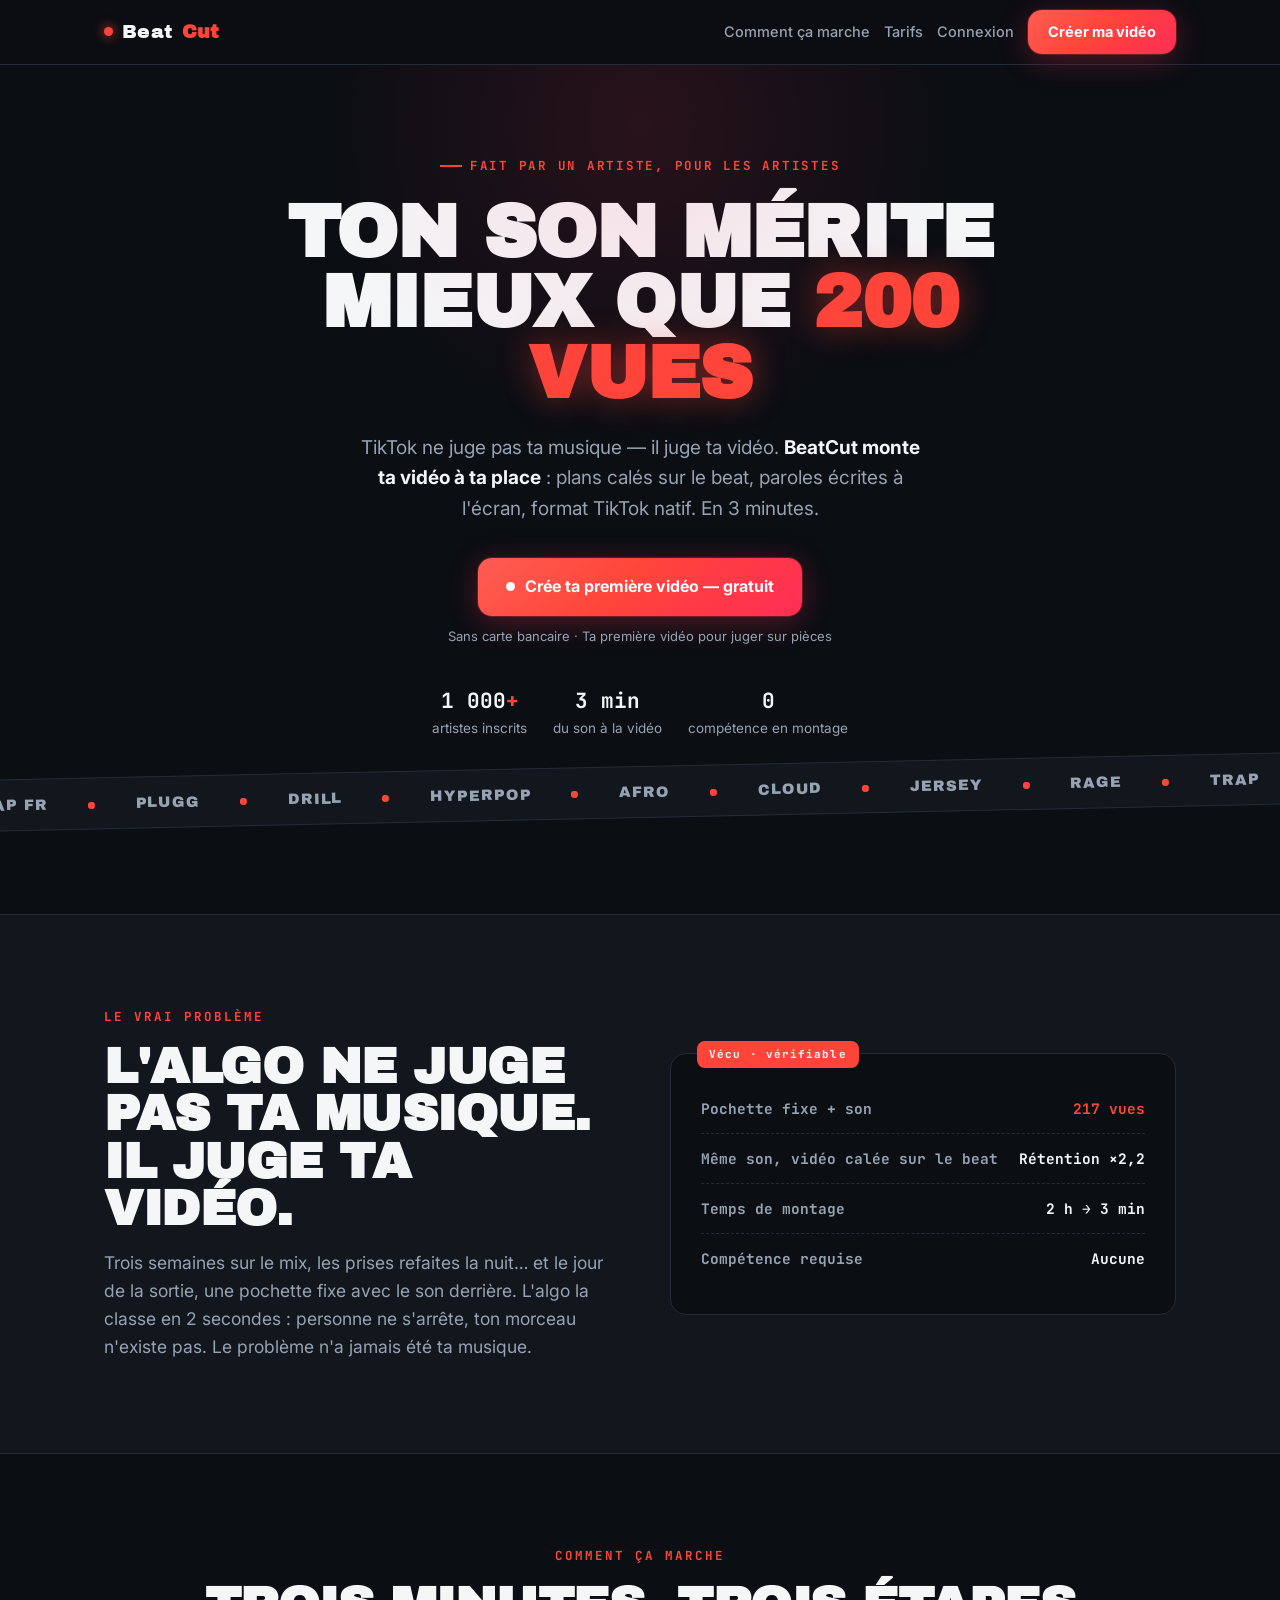
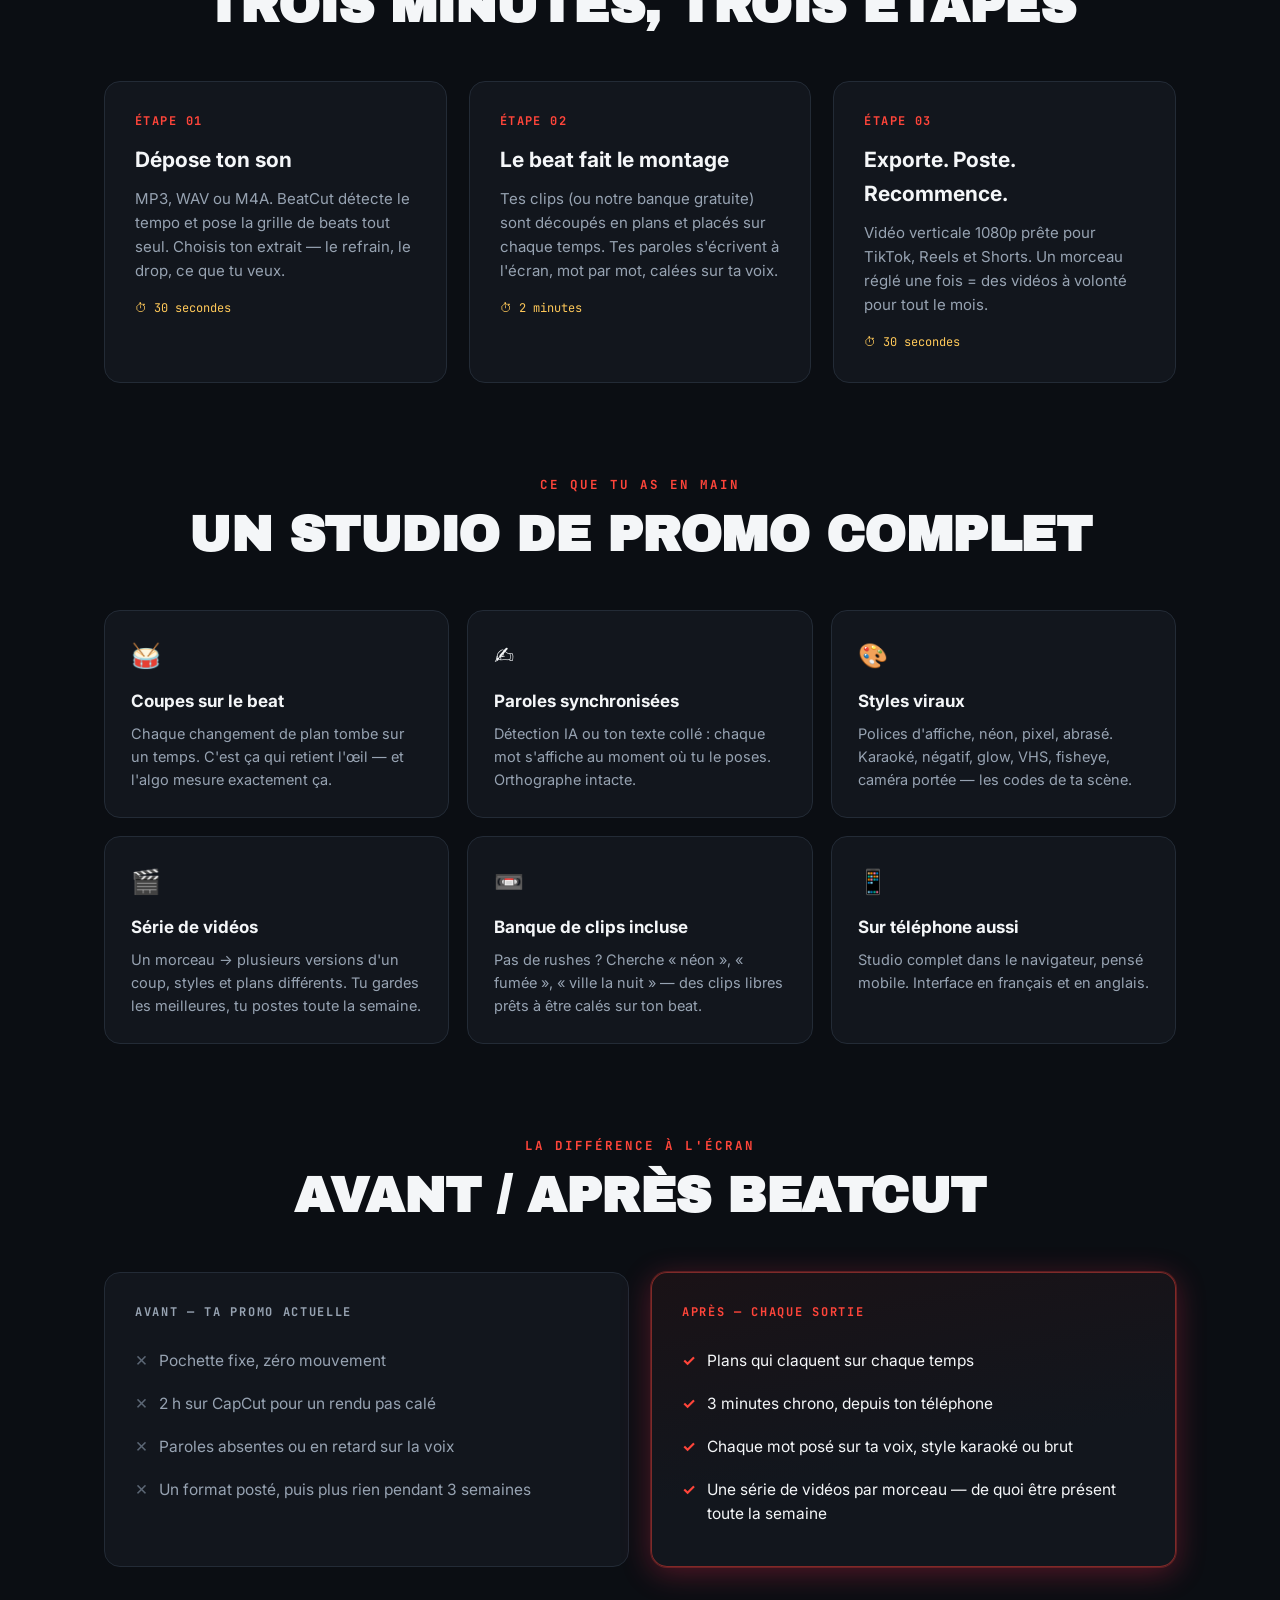
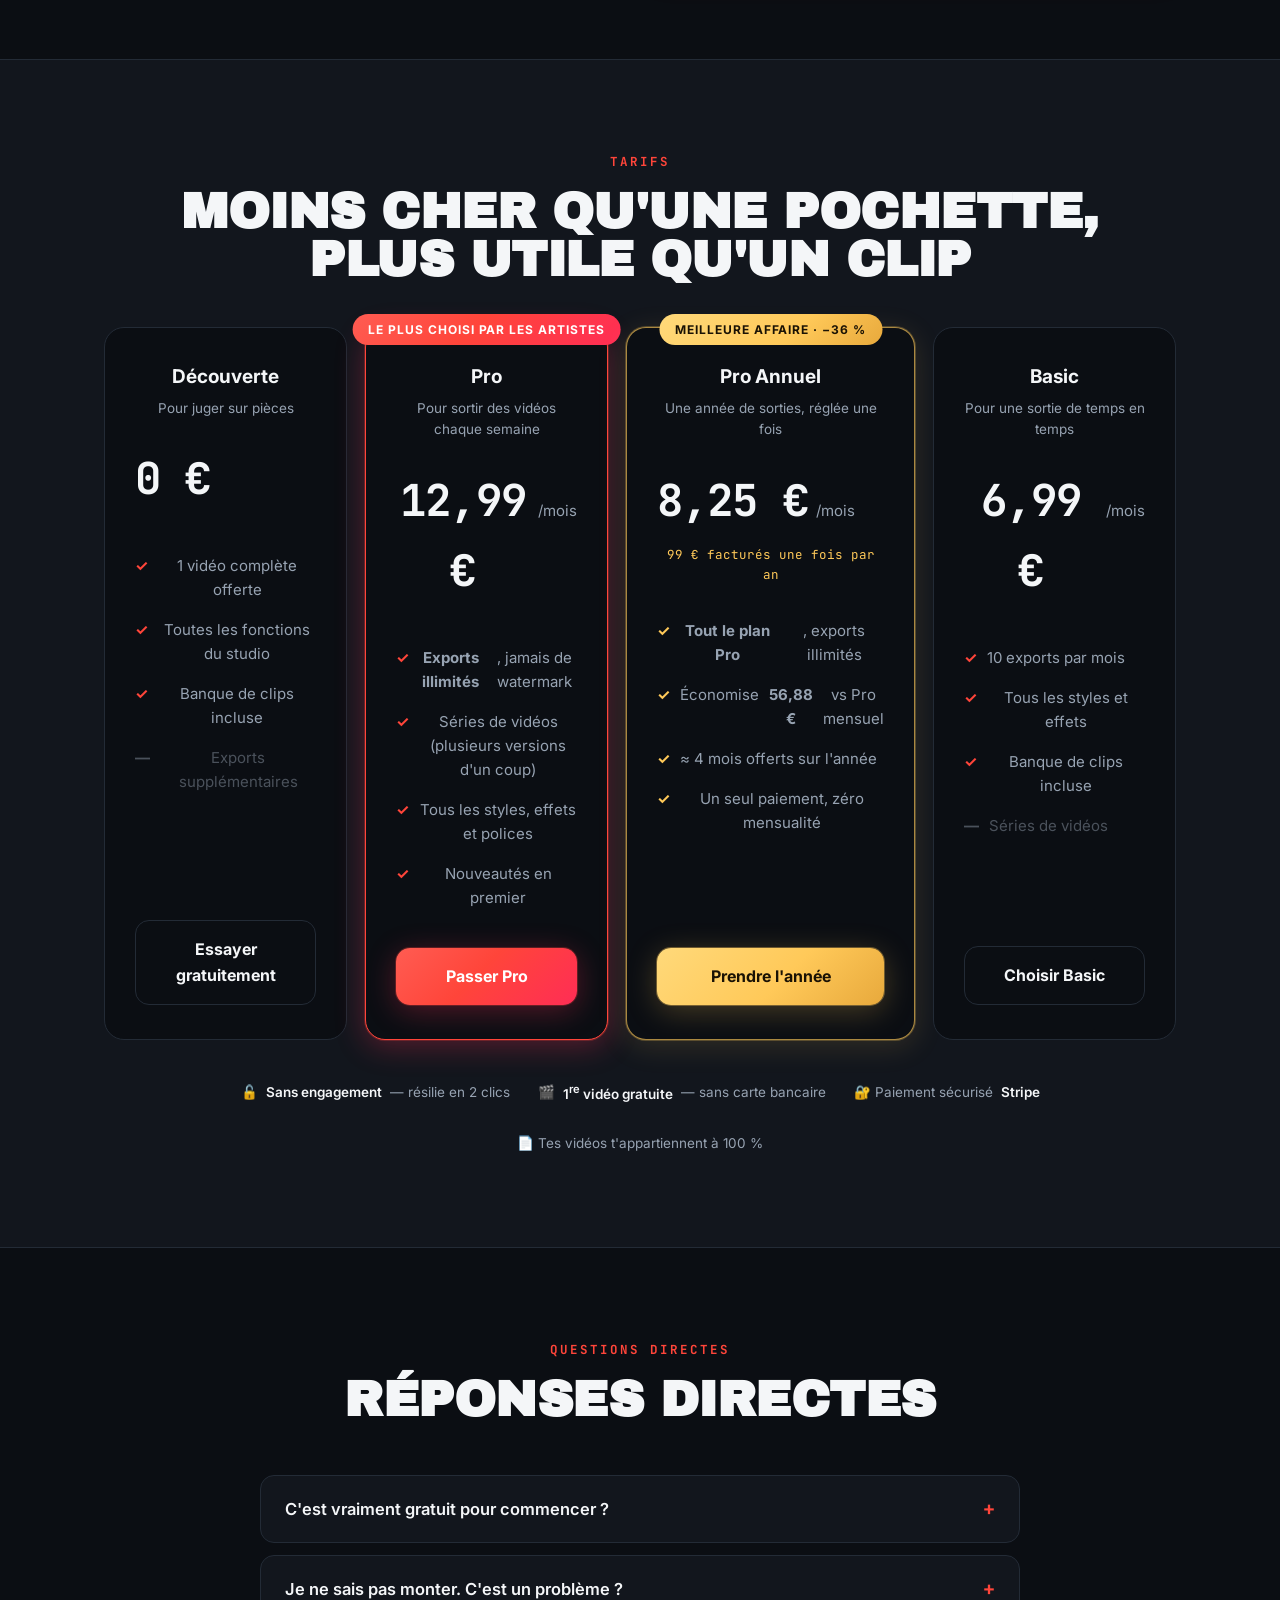
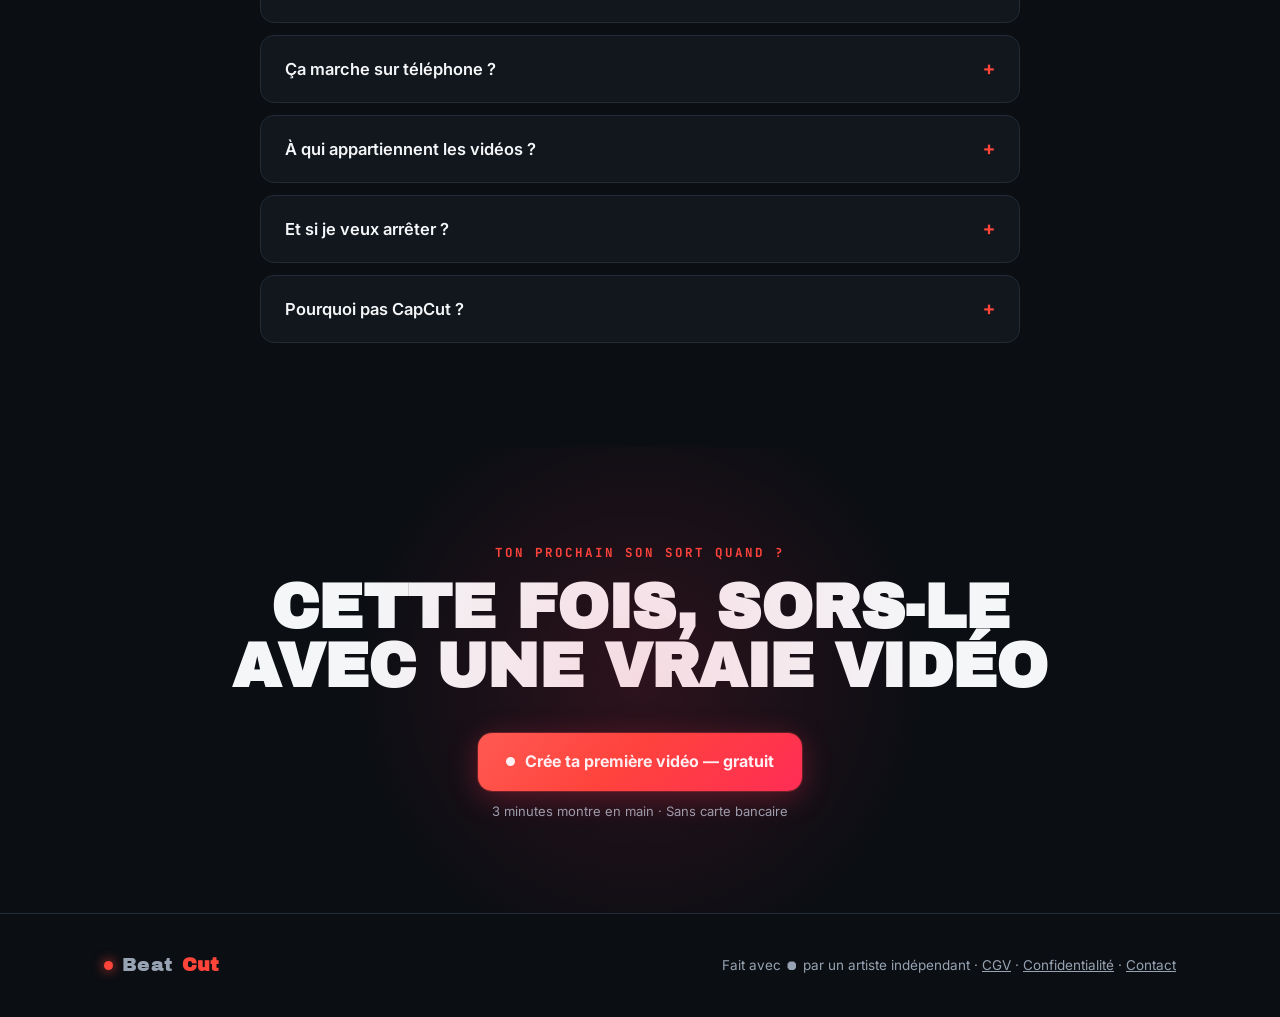
==== frontend/public/landing.html @ 3c3a1345 "auto-commit for 839ddf35-d89c-4c91-9321-915ce261e285" ====
<!DOCTYPE html>
<html lang="fr">
<head>
<meta charset="UTF-8">
<meta name="viewport" content="width=device-width, initial-scale=1.0">
<title>BeatCut — Ton son. Un mois de vidéos.</title>
<meta name="description" content="Dépose ton morceau : BeatCut détecte le tempo, monte tes clips sur le beat et écrit tes paroles à l'écran. Ta première vidéo TikTok est gratuite.">
<meta property="og:title" content="BeatCut — Ton son. Un mois de vidéos.">
<meta property="og:description" content="L'outil des artistes : un son → une vidéo TikTok calée sur le beat, en 3 minutes.">
<meta property="og:type" content="website">
<meta property="og:url" content="https://beat-cut.com">
<link rel="preconnect" href="https://fonts.googleapis.com">
<link rel="preconnect" href="https://fonts.gstatic.com" crossorigin>
<link href="https://fonts.googleapis.com/css2?family=Archivo+Black&family=Inter:wght@400;500;600;700&family=JetBrains+Mono:wght@500;700&display=swap" rel="stylesheet">
<style>
/* ============================================================
   BEATCUT LANDING — Nuit de studio · Rouge REC · Or comptable
   Display: Archivo Black · Body: Inter · Timecodes: JetBrains Mono
============================================================ */
:root{
  --ink:#0B0E13; --panel:#12161D; --panel2:#171C25; --line:#232B36;
  --text:#F4F6F8; --muted:#97A3B2;
  --rec:#FF453A; --berry:#FF2D55;
  --gold:#FFC959;
  --grad:linear-gradient(135deg,#FF5C52,var(--rec) 45%,var(--berry));
  --glow:0 0 0 1px rgba(255,69,58,.25),0 6px 30px rgba(255,45,85,.30);
  --r:16px;
}
*{margin:0;padding:0;box-sizing:border-box}
html{scroll-behavior:smooth}
body{background:var(--ink);color:var(--text);font-family:Inter,system-ui,sans-serif;font-size:16px;line-height:1.6;-webkit-font-smoothing:antialiased;overflow-x:hidden}
::selection{background:var(--rec);color:#fff}
img{max-width:100%}
a{color:inherit;text-decoration:none}
.mono{font-family:'JetBrains Mono',monospace}
.wrap{max-width:1120px;margin:0 auto;padding:0 24px}
.disp{font-family:'Archivo Black',sans-serif;text-transform:uppercase;line-height:.95;letter-spacing:-.01em}

/* ---------- Boutons ---------- */
.btn{display:inline-flex;align-items:center;gap:10px;font-weight:700;font-size:16px;padding:16px 28px;border-radius:14px;border:none;cursor:pointer;transition:transform .15s,box-shadow .2s;font-family:Inter}
.btn.rec{background:var(--grad);color:#fff;box-shadow:var(--glow)}
.btn.rec:hover{transform:translateY(-2px);box-shadow:0 0 0 1px rgba(255,69,58,.4),0 10px 40px rgba(255,45,85,.45)}
.btn.rec:active{transform:scale(.98)}
.btn.ghost{background:transparent;color:var(--text);border:1px solid var(--line)}
.btn.ghost:hover{border-color:var(--rec)}
.btn .dot{width:9px;height:9px;border-radius:50%;background:#fff;animation:blink 1.6s infinite}
@keyframes blink{50%{opacity:.35}}
.under{display:block;margin-top:10px;font-size:13px;color:var(--muted)}

/* ---------- Nav ---------- */
nav{position:sticky;top:0;z-index:100;background:rgba(11,14,19,.82);backdrop-filter:blur(14px);border-bottom:1px solid var(--line)}
.nav-in{display:flex;align-items:center;justify-content:space-between;height:64px}
.logo{display:flex;align-items:center;gap:9px;font-family:'Archivo Black';font-size:19px;letter-spacing:.02em}
.logo i{width:9px;height:9px;border-radius:50%;background:var(--rec);box-shadow:0 0 12px var(--rec);animation:blink 2.2s infinite}
.logo b{color:var(--rec)}
.nav-r{display:flex;gap:14px;align-items:center}
.nav-r a.plain{color:var(--muted);font-size:14.5px;font-weight:500}
.nav-r a.plain:hover{color:var(--text)}
.nav-r .btn{padding:10px 20px;font-size:14.5px}

/* ---------- Bannière promo (optionnelle, honnête) ---------- */
#promo{display:none;background:linear-gradient(90deg,#2A1214,#1E0F16);border-bottom:1px solid rgba(255,69,58,.4);text-align:center;padding:10px 16px;font-size:14px}
#promo b{color:var(--gold)}

/* ---------- HÉRO ---------- */
.hero{position:relative;padding:84px 0 70px;overflow:hidden}
.hero::before{content:'';position:absolute;top:-46%;left:50%;transform:translateX(-50%);width:900px;height:900px;background:radial-gradient(closest-side,rgba(255,45,85,.12),transparent 70%);pointer-events:none}
.hero-in{display:flex;justify-content:center;text-align:center}
.hero-center{max-width:780px}
.hero-center .kicker{justify-content:center}
.hero-center p.lead{margin-left:auto;margin-right:auto;max-width:560px}
.hero-center .proof{justify-content:center}
.kicker{display:inline-flex;align-items:center;gap:8px;font-family:'JetBrains Mono';font-size:12.5px;font-weight:700;letter-spacing:.14em;color:var(--rec);text-transform:uppercase;margin-bottom:22px}
.kicker::before{content:'';width:22px;height:2px;background:var(--rec)}
h1{font-size:clamp(42px,6.2vw,74px)}
h1 .hit{color:var(--rec);text-shadow:0 0 34px rgba(255,69,58,.45)}
.hero p.lead{margin:24px auto 34px;font-size:19px;color:var(--muted);max-width:560px}
.hero p.lead b{color:var(--text)}
.proof{display:flex;gap:26px;margin-top:38px;flex-wrap:wrap}
.proof div{font-size:13.5px;color:var(--muted)}
.proof b{display:block;font-family:'JetBrains Mono';font-size:21px;font-weight:700;color:var(--text)}
.proof b em{font-style:normal;color:var(--rec)}

/* ---------- Ticker ---------- */
.ticker{border-top:1px solid var(--line);border-bottom:1px solid var(--line);background:var(--panel);overflow:hidden;transform:rotate(-1.2deg);margin:26px -20px;padding:13px 0}
.ticker-in{display:flex;gap:38px;white-space:nowrap;animation:tick 26s linear infinite;width:max-content}
.ticker-in span{font-family:'Archivo Black';font-size:15px;text-transform:uppercase;letter-spacing:.06em;color:var(--muted)}
.ticker-in span::after{content:'⏺';color:var(--rec);margin-left:38px;font-size:11px}
@keyframes tick{to{transform:translateX(-50%)}}

/* ---------- Sections ---------- */
section{padding:92px 0}
.sec-head{text-align:center}
.sec-head .sub{margin-left:auto;margin-right:auto}
.eyebrow{font-family:'JetBrains Mono';font-size:12.5px;font-weight:700;letter-spacing:.16em;text-transform:uppercase;color:var(--rec);margin-bottom:16px}
h2{font-size:clamp(30px,4.4vw,50px)}
.sub{color:var(--muted);font-size:17.5px;margin-top:16px;max-width:640px}

/* Problème */
.pain{background:var(--panel);border-top:1px solid var(--line);border-bottom:1px solid var(--line)}
.pain-in{display:grid;grid-template-columns:1fr 1fr;gap:60px;align-items:center}
.views{font-family:'JetBrains Mono';font-weight:700;background:var(--ink);border:1px solid var(--line);border-radius:var(--r);padding:30px;position:relative}
.views .row{display:flex;justify-content:space-between;padding:13px 0;border-bottom:1px dashed var(--line);font-size:14.5px;color:var(--muted)}
.views .row:last-child{border:none}
.views .row b{color:var(--text)}
.views .row.bad b{color:var(--rec)}
.views .tag{position:absolute;top:-13px;left:26px;background:var(--rec);color:#fff;font-size:11px;letter-spacing:.1em;padding:5px 12px;border-radius:8px}

/* 3 étapes — vraie séquence, numéros mérités */
.steps{display:grid;grid-template-columns:repeat(3,1fr);gap:22px;margin-top:52px}
.step{background:var(--panel);border:1px solid var(--line);border-radius:var(--r);padding:30px;position:relative;transition:transform .18s,border-color .18s}
.step:hover{transform:translateY(-4px);border-color:rgba(255,69,58,.4)}
.step .n{font-family:'JetBrains Mono';font-size:12px;font-weight:700;color:var(--rec);letter-spacing:.12em}
.step h3{font-size:21px;margin:12px 0 10px;font-weight:700}
.step p{color:var(--muted);font-size:15px}
.step .t{font-family:'JetBrains Mono';font-size:12px;color:var(--gold);margin-top:16px;display:block}

/* Features */
.feats{display:grid;grid-template-columns:repeat(3,1fr);gap:18px;margin-top:52px}
.feat{background:var(--panel);border:1px solid var(--line);border-radius:var(--r);padding:26px;transition:transform .18s,border-color .18s}
.feat:hover{transform:translateY(-3px);border-color:rgba(255,69,58,.35)}
.feat .ic{font-size:24px;margin-bottom:12px}
.feat h3{font-size:17px;font-weight:700;margin-bottom:7px}
.feat p{color:var(--muted);font-size:14.5px}

/* Avant / Après */
.ba{display:grid;grid-template-columns:1fr 1fr;gap:22px;margin-top:52px}
.ba .side{border-radius:var(--r);border:1px solid var(--line);padding:30px;background:var(--panel)}
.ba .side.after{border-color:rgba(255,69,58,.45);background:linear-gradient(170deg,#1A1216,var(--panel) 60%);box-shadow:var(--glow)}
.ba .lab{font-family:'JetBrains Mono';font-size:12px;font-weight:700;letter-spacing:.14em;text-transform:uppercase;color:var(--muted);margin-bottom:18px}
.ba .side.after .lab{color:var(--rec)}
.ba ul{list-style:none}
.ba li{padding:9px 0;font-size:15.5px;color:var(--muted);display:flex;gap:11px}
.ba li::before{content:'✕';color:#5B6674;font-weight:700}
.ba .after li{color:var(--text)}
.ba .after li::before{content:'✓';color:var(--rec)}

/* Preuve */





/* ---------- PRICING ---------- */
.pricing{background:var(--panel);border-top:1px solid var(--line);border-bottom:1px solid var(--line)}



.plans{display:grid;grid-template-columns:repeat(4,1fr);gap:18px;margin-top:44px;align-items:stretch}
.plan{background:var(--ink);border:1px solid var(--line);border-radius:20px;padding:34px 30px;display:flex;flex-direction:column;position:relative}
.plan.star{border-color:var(--rec);box-shadow:var(--glow);transform:scale(1.03)}
.plan.gold{border-color:rgba(255,201,89,.65);box-shadow:0 0 0 1px rgba(255,201,89,.25),0 6px 30px rgba(255,201,89,.14)}
.plan.gold .badge{background:linear-gradient(135deg,#FFD97A,var(--gold) 60%,#E8A93C);color:#1A1204}
.plan.gold li::before{color:var(--gold)}
.plan .peryear{font-family:'JetBrains Mono';font-size:12.5px;color:var(--gold);margin-top:4px;min-height:18px}
.plan .badge{position:absolute;top:-14px;left:50%;transform:translateX(-50%);background:var(--grad);color:#fff;font-size:12px;font-weight:700;letter-spacing:.08em;text-transform:uppercase;padding:6px 16px;border-radius:20px;white-space:nowrap}
.plan h3{font-size:19px;font-weight:700}
.plan .for{color:var(--muted);font-size:13.5px;margin-top:5px;min-height:20px}
.price{margin:24px 0 6px;display:flex;align-items:baseline;gap:8px}
.price b{font-family:'JetBrains Mono';font-size:44px;font-weight:700;letter-spacing:-.02em}
.price span{color:var(--muted);font-size:15px}


.plan ul{list-style:none;margin:26px 0 30px;flex:1}
.plan li{padding:8px 0;font-size:15px;color:var(--muted);display:flex;gap:10px}
.plan li::before{content:'✓';color:var(--rec);font-weight:700}
.plan li.no{opacity:.45}
.plan li.no::before{content:'—';color:var(--muted)}
.plan .btn{justify-content:center}
.assure{display:flex;gap:28px;justify-content:center;margin-top:40px;flex-wrap:wrap}
.assure div{font-size:13.5px;color:var(--muted);display:flex;align-items:center;gap:8px}
.assure b{color:var(--text);font-weight:600}

/* FAQ */
.faq{max-width:760px;margin:52px auto 0}
.qa{border:1px solid var(--line);border-radius:14px;background:var(--panel);margin-bottom:12px;overflow:hidden}
.qa button{width:100%;text-align:left;background:none;border:none;color:var(--text);font-family:Inter;font-size:16.5px;font-weight:600;padding:20px 24px;cursor:pointer;display:flex;justify-content:space-between;align-items:center;gap:16px}
.qa button::after{content:'+';font-family:'JetBrains Mono';font-size:20px;color:var(--rec);transition:transform .2s}
.qa.open button::after{transform:rotate(45deg)}
.qa .a{max-height:0;overflow:hidden;transition:max-height .3s ease;color:var(--muted);font-size:15.5px}
.qa.open .a{max-height:260px}
.qa .a div{padding:0 24px 22px}

/* CTA final */
.final{text-align:center;position:relative;overflow:hidden}
.final::before{content:'';position:absolute;left:50%;top:50%;transform:translate(-50%,-50%);width:820px;height:820px;background:radial-gradient(closest-side,rgba(255,45,85,.14),transparent 70%);pointer-events:none}
.final h2{font-size:clamp(34px,5.4vw,62px)}
.final .btn{margin-top:36px}

footer{border-top:1px solid var(--line);padding:36px 0;color:var(--muted);font-size:13.5px}
.foot{display:flex;justify-content:space-between;align-items:center;gap:18px;flex-wrap:wrap}

/* Sticky CTA mobile */
#sticky{position:fixed;left:0;right:0;bottom:0;z-index:90;padding:12px 16px calc(12px + env(safe-area-inset-bottom));background:rgba(11,14,19,.9);backdrop-filter:blur(12px);border-top:1px solid var(--line);display:none}
#sticky .btn{width:100%;justify-content:center;padding:15px}

/* Reveal on scroll */
.rv{opacity:0;transform:translateY(22px);transition:opacity .6s ease,transform .6s ease}
.rv.in{opacity:1;transform:none}

/* ---------- Responsive ---------- */
@media (max-width:920px){
  .hero{padding:56px 0 50px}
  .pain-in{grid-template-columns:1fr;gap:40px}
  .steps,.feats{grid-template-columns:1fr}
  .ba,.quotes{grid-template-columns:1fr}
  .plans{grid-template-columns:1fr 1fr;gap:18px}
  .plan.star{transform:none}
  section{padding:66px 0}
  #sticky{display:block}
  footer{padding-bottom:96px}
}
@media (max-width:600px){
  .plans{grid-template-columns:1fr;gap:26px}
}
@media (prefers-reduced-motion:reduce){
  *,.ticker-in{animation:none!important;transition:none!important}
  .rv{opacity:1;transform:none}
}
</style>
</head>
<body>

<div id="promo"><b>-10 %</b> avec le code <b class="mono" id="promoCode">TIKTOK10</b> — pour ceux qui viennent de TikTok ⏺</div>

<nav>
  <div class="wrap nav-in">
    <a class="logo" href="#"><i></i>Beat<b>Cut</b></a>
    <div class="nav-r">
      <a class="plain" href="#comment">Comment ça marche</a>
      <a class="plain" href="#tarifs">Tarifs</a>
      <a class="plain" href="/login">Connexion</a>
      <a class="btn rec" href="/login">Créer ma vidéo</a>
    </div>
  </div>
</nav>

<header class="hero">
  <div class="wrap hero-in">
    <div class="hero-center">
      <div class="kicker">Fait par un artiste, pour les artistes</div>
      <h1 class="disp">Ton son mérite<br>mieux que <span class="hit">200 vues</span></h1>
      <p class="lead">TikTok ne juge pas ta musique — il juge ta vidéo. <b>BeatCut monte ta vidéo à ta place</b> : plans calés sur le beat, paroles écrites à l'écran, format TikTok natif. En 3 minutes.</p>
      <a class="btn rec" href="/login"><span class="dot"></span>Crée ta première vidéo — gratuit</a>
      <span class="under">Sans carte bancaire · Ta première vidéo pour juger sur pièces</span>
      <div class="proof">
        <div><b>1 000<em>+</em></b>artistes inscrits</div>
        <div><b>3 min</b>du son à la vidéo</div>
        <div><b>0</b>compétence en montage</div>
      </div>
    </div>
  </div>
  <div class="ticker" aria-hidden="true">
    <div class="ticker-in" id="ticker">
      <span>Rap FR</span><span>Plugg</span><span>Drill</span><span>Hyperpop</span><span>Afro</span><span>Cloud</span><span>Jersey</span><span>Rage</span><span>Trap</span><span>Shatta</span>
    </div>
  </div>
</header>

<section class="pain">
  <div class="wrap pain-in">
    <div class="rv">
      <div class="eyebrow">Le vrai problème</div>
      <h2 class="disp">L'algo ne juge pas ta musique.<br>Il juge ta vidéo.</h2>
      <p class="sub">Trois semaines sur le mix, les prises refaites la nuit… et le jour de la sortie, une pochette fixe avec le son derrière. L'algo la classe en 2 secondes : personne ne s'arrête, ton morceau n'existe pas. Le problème n'a jamais été ta musique.</p>
    </div>
    <div class="views rv">
      <div class="tag">Vécu · vérifiable</div>
      <div class="row bad"><span>Pochette fixe + son</span><b>217 vues</b></div>
      <div class="row"><span>Même son, vidéo calée sur le beat</span><b>Rétention ×2,2</b></div>
      <div class="row"><span>Temps de montage</span><b>2 h → 3 min</b></div>
      <div class="row"><span>Compétence requise</span><b>Aucune</b></div>
    </div>
  </div>
</section>

<section id="comment">
  <div class="wrap">
    <div class="rv sec-head">
      <div class="eyebrow">Comment ça marche</div>
      <h2 class="disp">Trois minutes, trois étapes</h2>
    </div>
    <div class="steps">
      <div class="step rv">
        <div class="n mono">ÉTAPE 01</div>
        <h3>Dépose ton son</h3>
        <p>MP3, WAV ou M4A. BeatCut détecte le tempo et pose la grille de beats tout seul. Choisis ton extrait — le refrain, le drop, ce que tu veux.</p>
        <span class="t mono">⏱ 30 secondes</span>
      </div>
      <div class="step rv">
        <div class="n mono">ÉTAPE 02</div>
        <h3>Le beat fait le montage</h3>
        <p>Tes clips (ou notre banque gratuite) sont découpés en plans et placés sur chaque temps. Tes paroles s'écrivent à l'écran, mot par mot, calées sur ta voix.</p>
        <span class="t mono">⏱ 2 minutes</span>
      </div>
      <div class="step rv">
        <div class="n mono">ÉTAPE 03</div>
        <h3>Exporte. Poste. Recommence.</h3>
        <p>Vidéo verticale 1080p prête pour TikTok, Reels et Shorts. Un morceau réglé une fois = des vidéos à volonté pour tout le mois.</p>
        <span class="t mono">⏱ 30 secondes</span>
      </div>
    </div>
  </div>
</section>

<section style="padding-top:0">
  <div class="wrap">
    <div class="rv sec-head">
      <div class="eyebrow">Ce que tu as en main</div>
      <h2 class="disp">Un studio de promo complet</h2>
    </div>
    <div class="feats">
      <div class="feat rv"><div class="ic">🥁</div><h3>Coupes sur le beat</h3><p>Chaque changement de plan tombe sur un temps. C'est ça qui retient l'œil — et l'algo mesure exactement ça.</p></div>
      <div class="feat rv"><div class="ic">✍️</div><h3>Paroles synchronisées</h3><p>Détection IA ou ton texte collé : chaque mot s'affiche au moment où tu le poses. Orthographe intacte.</p></div>
      <div class="feat rv"><div class="ic">🎨</div><h3>Styles viraux</h3><p>Polices d'affiche, néon, pixel, abrasé. Karaoké, négatif, glow, VHS, fisheye, caméra portée — les codes de ta scène.</p></div>
      <div class="feat rv"><div class="ic">🎬</div><h3>Série de vidéos</h3><p>Un morceau → plusieurs versions d'un coup, styles et plans différents. Tu gardes les meilleures, tu postes toute la semaine.</p></div>
      <div class="feat rv"><div class="ic">📼</div><h3>Banque de clips incluse</h3><p>Pas de rushes ? Cherche « néon », « fumée », « ville la nuit » — des clips libres prêts à être calés sur ton beat.</p></div>
      <div class="feat rv"><div class="ic">📱</div><h3>Sur téléphone aussi</h3><p>Studio complet dans le navigateur, pensé mobile. Interface en français et en anglais.</p></div>
    </div>
  </div>
</section>

<section style="padding-top:0">
  <div class="wrap">
    <div class="rv sec-head">
      <div class="eyebrow">La différence à l'écran</div>
      <h2 class="disp">Avant / Après BeatCut</h2>
    </div>
    <div class="ba">
      <div class="side rv">
        <div class="lab">Avant — ta promo actuelle</div>
        <ul>
          <li>Pochette fixe, zéro mouvement</li>
          <li>2 h sur CapCut pour un rendu pas calé</li>
          <li>Paroles absentes ou en retard sur la voix</li>
          <li>Un format posté, puis plus rien pendant 3 semaines</li>
        </ul>
      </div>
      <div class="side after rv">
        <div class="lab">Après — chaque sortie</div>
        <ul>
          <li>Plans qui claquent sur chaque temps</li>
          <li>3 minutes chrono, depuis ton téléphone</li>
          <li>Chaque mot posé sur ta voix, style karaoké ou brut</li>
          <li>Une série de vidéos par morceau — de quoi être présent toute la semaine</li>
        </ul>
      </div>
    </div>
  </div>
</section>



<section class="pricing" id="tarifs">
  <div class="wrap" style="text-align:center">
    <div class="rv">
      <div class="eyebrow">Tarifs</div>
      <h2 class="disp">Moins cher qu'une pochette,<br>plus utile qu'un clip</h2>
    </div>
    <div class="plans">
      <div class="plan rv">
        <h3>Découverte</h3>
        <div class="for">Pour juger sur pièces</div>
        <div class="price"><b>0 €</b></div>
        <ul>
          <li>1 vidéo complète offerte</li>
          <li>Toutes les fonctions du studio</li>
          <li>Banque de clips incluse</li>
          <li class="no">Exports supplémentaires</li>
        </ul>
        <a class="btn ghost" href="/login">Essayer gratuitement</a>
      </div>
      <div class="plan star rv">
        <div class="badge">Le plus choisi par les artistes</div>
        <h3>Pro</h3>
        <div class="for">Pour sortir des vidéos chaque semaine</div>
        <div class="price"><b>12,99 €</b><span>/mois</span></div>
        <ul>
          <li><b>Exports illimités</b>, jamais de watermark</li>
          <li>Séries de vidéos (plusieurs versions d'un coup)</li>
          <li>Tous les styles, effets et polices</li>
          <li>Nouveautés en premier</li>
        </ul>
        <a class="btn rec" href="/login" style="justify-content:center">Passer Pro</a>
      </div>
      <div class="plan gold rv">
        <div class="badge">Meilleure affaire · −36 %</div>
        <h3>Pro Annuel</h3>
        <div class="for">Une année de sorties, réglée une fois</div>
        <div class="price"><b>8,25 €</b><span>/mois</span></div>
        <div class="peryear">99 € facturés une fois par an</div>
        <ul>
          <li><b>Tout le plan Pro</b>, exports illimités</li>
          <li>Économise <b>56,88 €</b> vs Pro mensuel</li>
          <li>≈ 4 mois offerts sur l'année</li>
          <li>Un seul paiement, zéro mensualité</li>
        </ul>
        <a class="btn rec" href="/login" style="justify-content:center;background:linear-gradient(135deg,#FFD97A,var(--gold) 55%,#E8A93C);color:#1A1204;box-shadow:0 0 0 1px rgba(255,201,89,.35),0 6px 30px rgba(255,201,89,.25)">Prendre l'année</a>
      </div>
      <div class="plan rv">
        <h3>Basic</h3>
        <div class="for">Pour une sortie de temps en temps</div>
        <div class="price"><b>6,99 €</b><span>/mois</span></div>
        <ul>
          <li>10 exports par mois</li>
          <li>Tous les styles et effets</li>
          <li>Banque de clips incluse</li>
          <li class="no">Séries de vidéos</li>
        </ul>
        <a class="btn ghost" href="/login">Choisir Basic</a>
      </div>
    </div>
    <div class="assure rv">
      <div>🔓 <b>Sans engagement</b> — résilie en 2 clics</div>
      <div>🎬 <b>1<sup>re</sup> vidéo gratuite</b> — sans carte bancaire</div>
      <div>🔐 Paiement sécurisé <b>Stripe</b></div>
      <div>📄 Tes vidéos t'appartiennent à 100 %</div>
    </div>
  </div>
</section>

<section>
  <div class="wrap">
    <div class="rv" style="text-align:center">
      <div class="eyebrow">Questions directes</div>
      <h2 class="disp">Réponses directes</h2>
    </div>
    <div class="faq">
      <div class="qa rv"><button onclick="qa(this)">C'est vraiment gratuit pour commencer ?</button>
        <div class="a"><div>Oui : ta première vidéo est complète et offerte, sans carte bancaire. Tu juges le rendu avec TON son avant de payer quoi que ce soit.</div></div></div>
      <div class="qa rv"><button onclick="qa(this)">Je ne sais pas monter. C'est un problème ?</button>
        <div class="a"><div>C'est exactement pour toi. Tu déposes ton son, le tempo et les plans se règlent seuls. La seule décision que tu prends, c'est le style — et il y a des presets.</div></div></div>
      <div class="qa rv"><button onclick="qa(this)">Ça marche sur téléphone ?</button>
        <div class="a"><div>Oui, le studio complet tourne dans le navigateur du téléphone (Chrome ou Safari — pas le navigateur intégré de TikTok, qui bloque les téléchargements de vidéos).</div></div></div>
      <div class="qa rv"><button onclick="qa(this)">À qui appartiennent les vidéos ?</button>
        <div class="a"><div>À toi, entièrement, usage commercial compris. BeatCut ne pose aucun droit sur ton contenu. Le watermark n'apparaît que lorsque ton quota gratuit est épuisé.</div></div></div>
      <div class="qa rv"><button onclick="qa(this)">Et si je veux arrêter ?</button>
        <div class="a"><div>Résiliation en 2 clics depuis ton compte, effective à la fin de la période payée. Pas de mail à envoyer, pas de rétention forcée.</div></div></div>
      <div class="qa rv"><button onclick="qa(this)">Pourquoi pas CapCut ?</button>
        <div class="a"><div>CapCut est un excellent éditeur généraliste — si tu as 2 h et l'œil pour caler chaque coupe à la main. BeatCut fait une seule chose : des vidéos de musique calées sur le beat, automatiquement. C'est l'outil de l'artiste pressé, pas celui du monteur.</div></div></div>
    </div>
  </div>
</section>

<section class="final">
  <div class="wrap rv">
    <div class="eyebrow" style="justify-content:center;display:inline-flex">Ton prochain son sort quand ?</div>
    <h2 class="disp">Cette fois, sors-le<br>avec une vraie vidéo</h2>
    <a class="btn rec" href="/login"><span class="dot"></span>Crée ta première vidéo — gratuit</a>
    <span class="under">3 minutes montre en main · Sans carte bancaire</span>
  </div>
</section>

<footer>
  <div class="wrap foot">
    <a class="logo" href="#"><i></i>Beat<b>Cut</b></a>
    <div>Fait avec ⏺ par un artiste indépendant · <a href="/cgv" style="text-decoration:underline">CGV</a> · <a href="/confidentialite" style="text-decoration:underline">Confidentialité</a> · <a href="mailto:contact@beat-cut.com" style="text-decoration:underline">Contact</a></div>
  </div>
</footer>

<div id="sticky"><a class="btn rec" href="/login"><span class="dot"></span>Crée ta première vidéo — gratuit</a></div>

<script>
/* ---------- Ticker : dupliquer pour boucler ---------- */
(function(){const t=document.getElementById('ticker');t.innerHTML+=t.innerHTML;})();

/* ---------- FAQ ---------- */
function qa(btn){ btn.parentElement.classList.toggle('open'); }

/* ---------- Reveal au scroll ---------- */
(function(){
  const io=new IntersectionObserver(es=>es.forEach(e=>{if(e.isIntersecting){e.target.classList.add('in');io.unobserve(e.target);}}),{threshold:.12});
  document.querySelectorAll('.rv').forEach(el=>io.observe(el));
})();

/* ---------- Bannière promo : activable par Jules ----------
   Pour activer : décommente la ligne, mets ton vrai code actif.
   RÈGLE : jamais de fausse urgence — la bannière ne s'affiche que si un code tourne vraiment. */
// document.getElementById('promo').style.display='block';
</script>
</body>
</html>
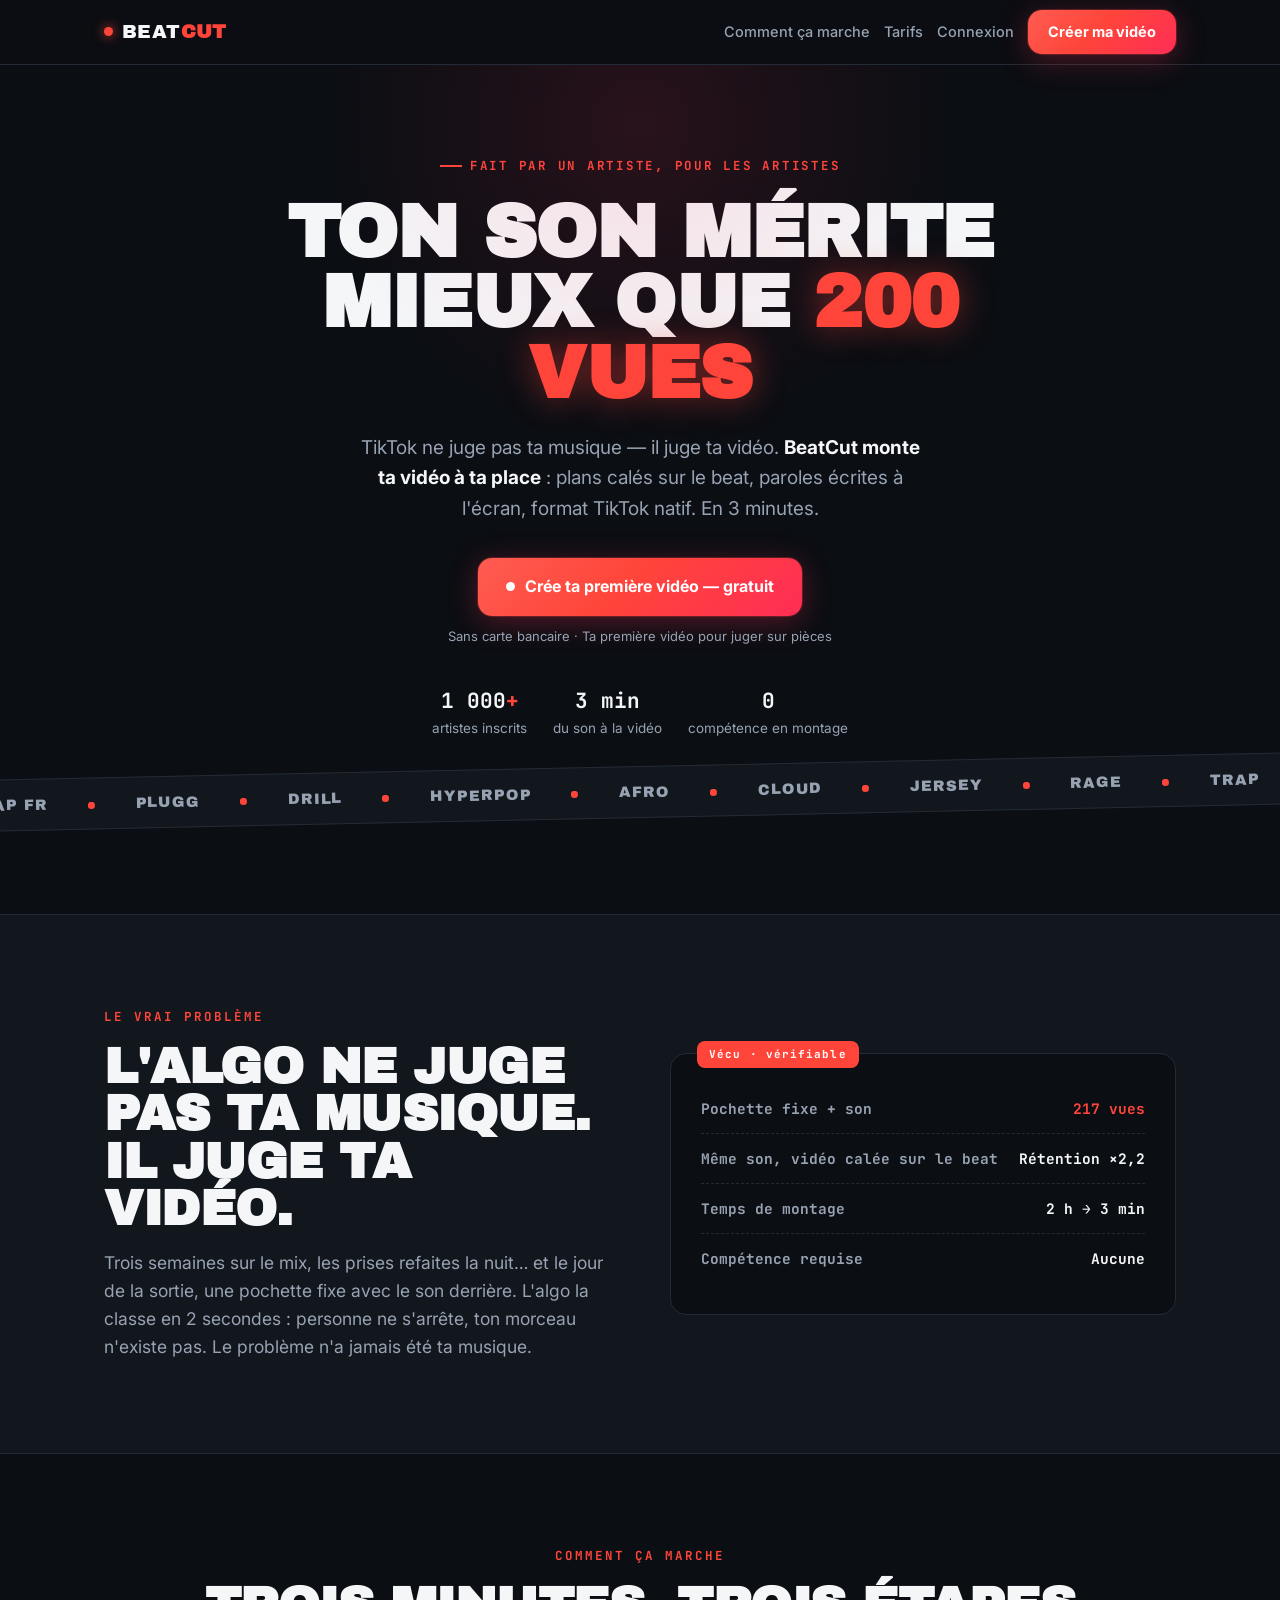
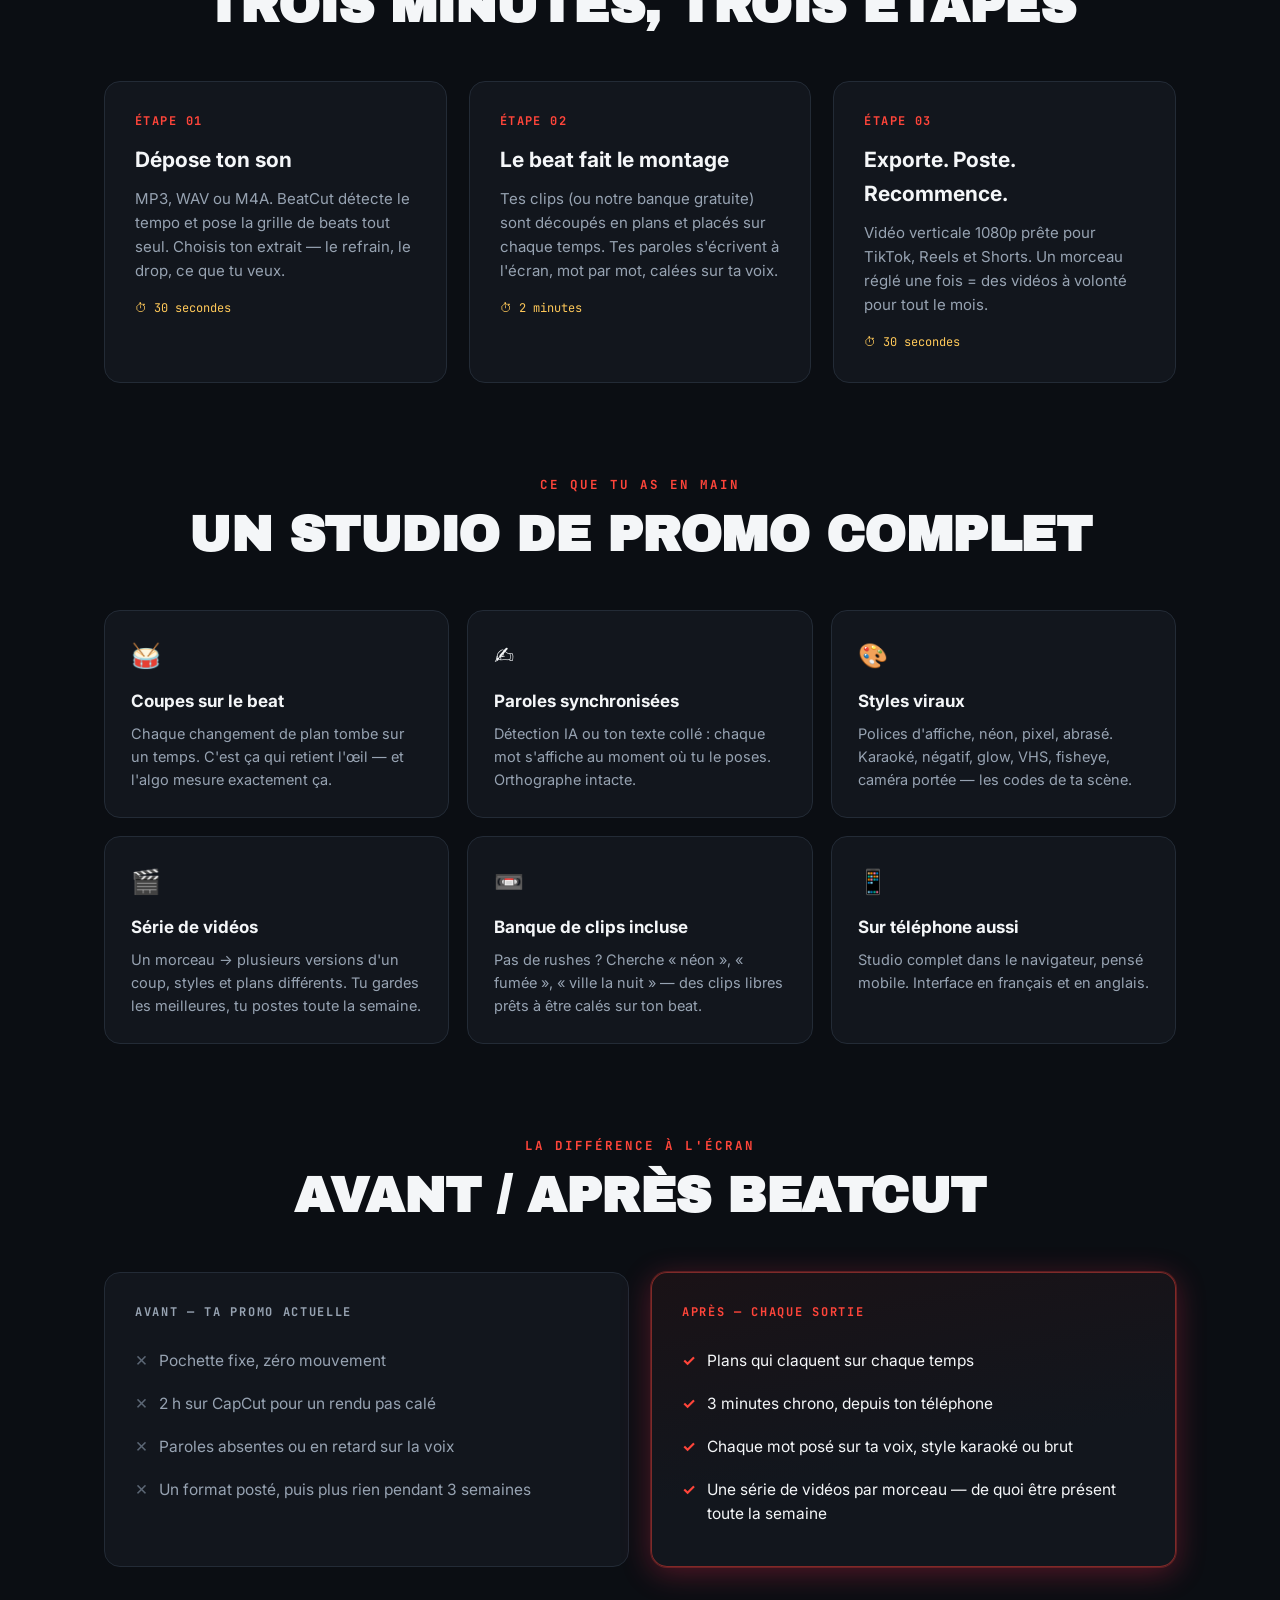
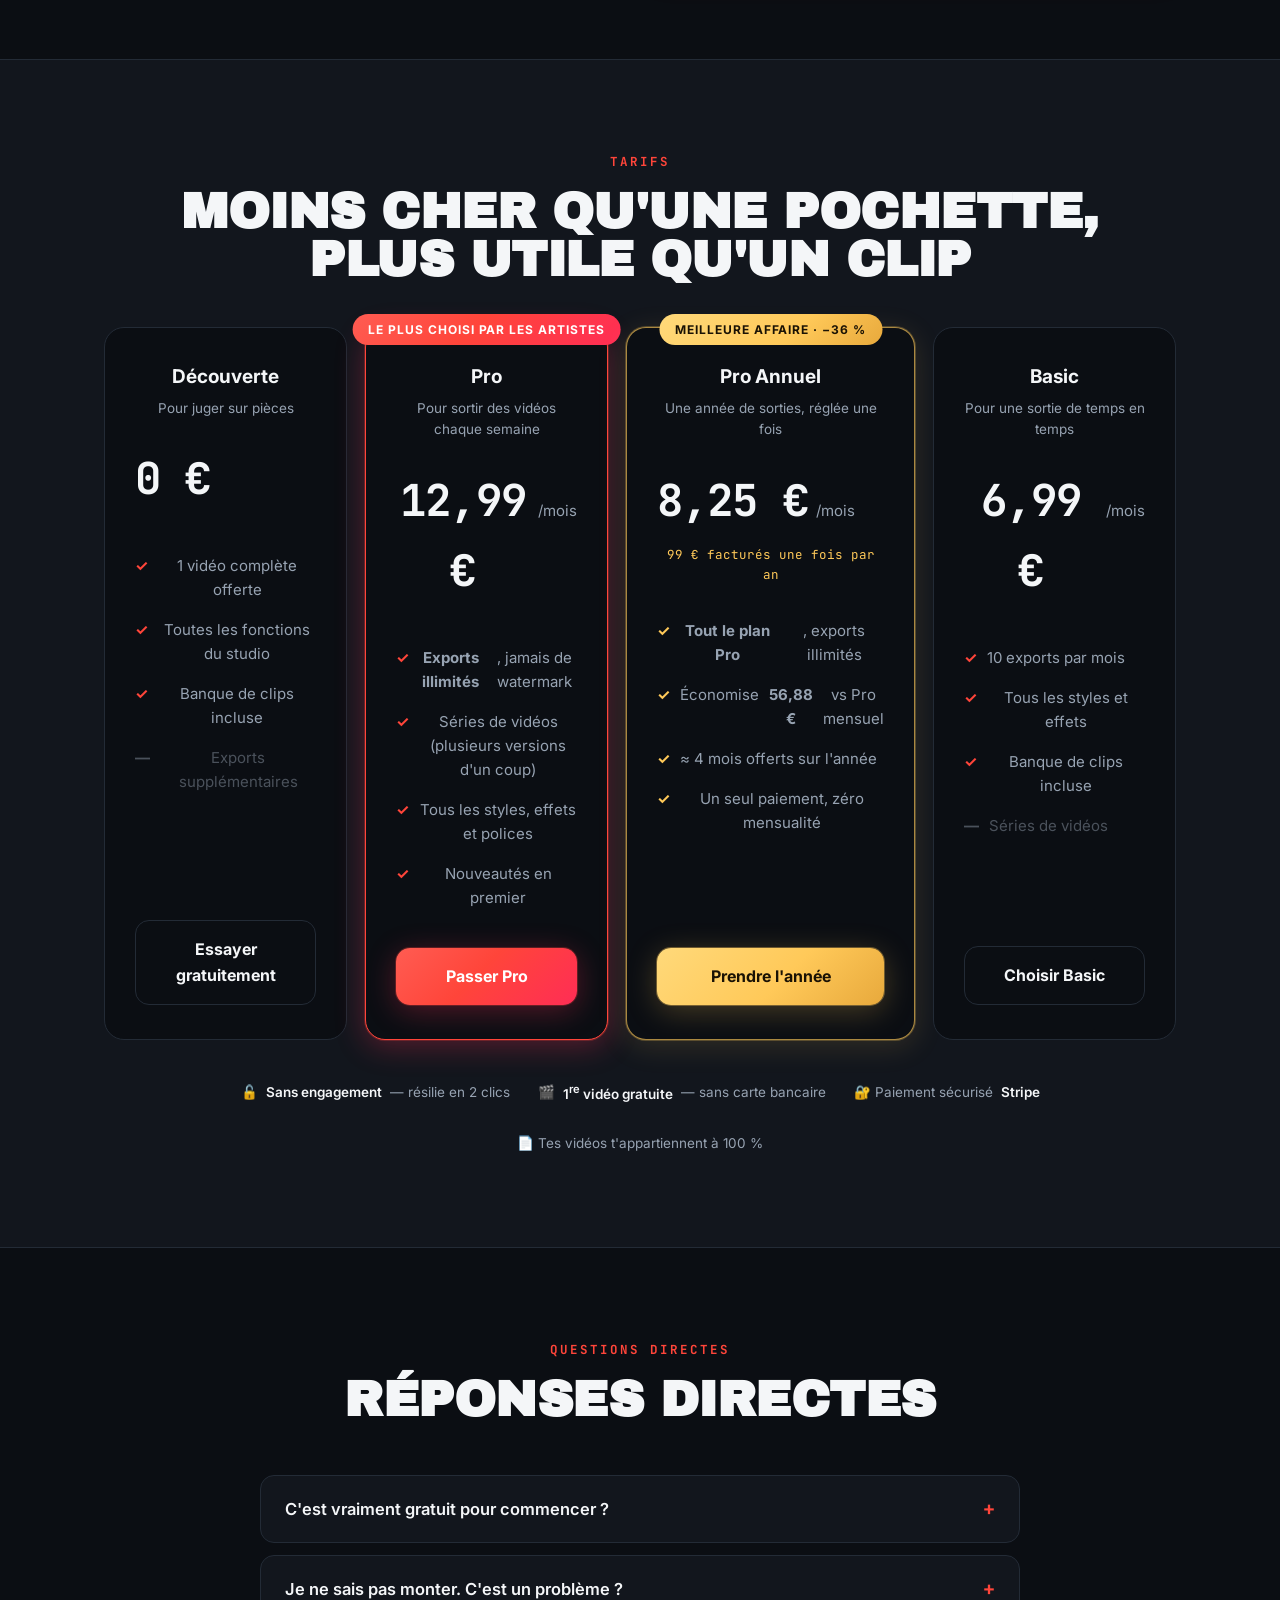
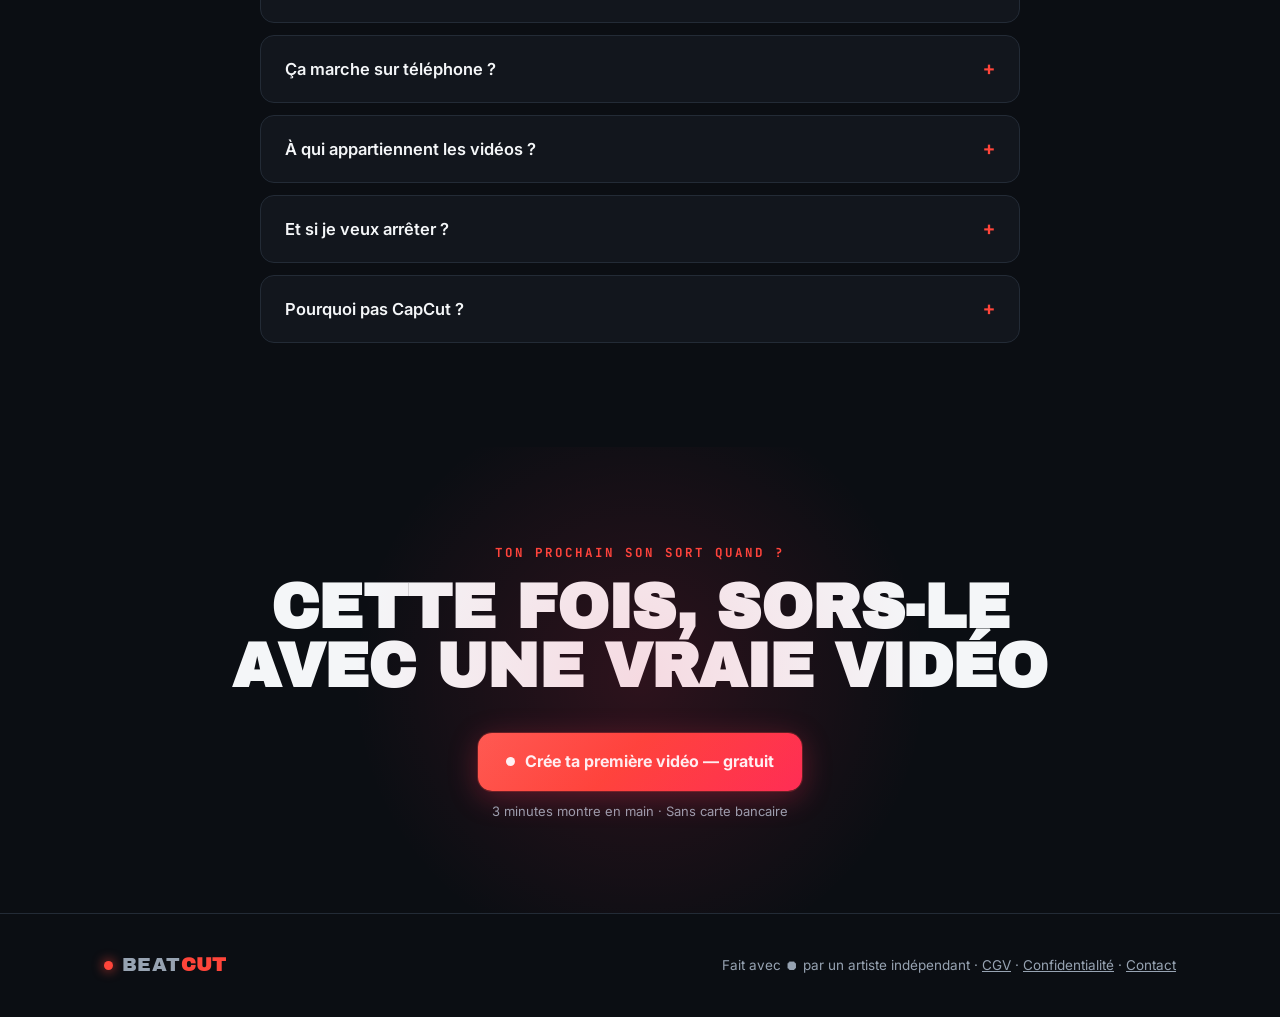
==== commit 15dae5e7: "auto-commit for 74fde095-bc9a-4a40-b669-4be7c36f9dcf" ====
--- a/frontend/public/landing.html
+++ b/frontend/public/landing.html
@@ -225,7 +225,7 @@
 
 <nav>
   <div class="wrap nav-in">
-    <a class="logo" href="#"><i></i>Beat<b>Cut</b></a>
+    <a class="logo" href="#"><i></i><span>BEAT<b>CUT</b></span></a>
     <div class="nav-r">
       <a class="plain" href="#comment">Comment ça marche</a>
       <a class="plain" href="#tarifs">Tarifs</a>
@@ -453,8 +453,8 @@
 
 <footer>
   <div class="wrap foot">
-    <a class="logo" href="#"><i></i>Beat<b>Cut</b></a>
-    <div>Fait avec ⏺ par un artiste indépendant · <a href="/cgv" style="text-decoration:underline">CGV</a> · <a href="/confidentialite" style="text-decoration:underline">Confidentialité</a> · <a href="mailto:contact@beat-cut.com" style="text-decoration:underline">Contact</a></div>
+    <a class="logo" href="#"><i></i><span>BEAT<b>CUT</b></span></a>
+    <div>Fait avec ⏺ par un artiste indépendant · <a href="/cgv" style="text-decoration:underline">CGV</a> · <a href="/confidentialite" style="text-decoration:underline">Confidentialité</a> · <a href="/contact" style="text-decoration:underline">Contact</a></div>
   </div>
 </footer>
 
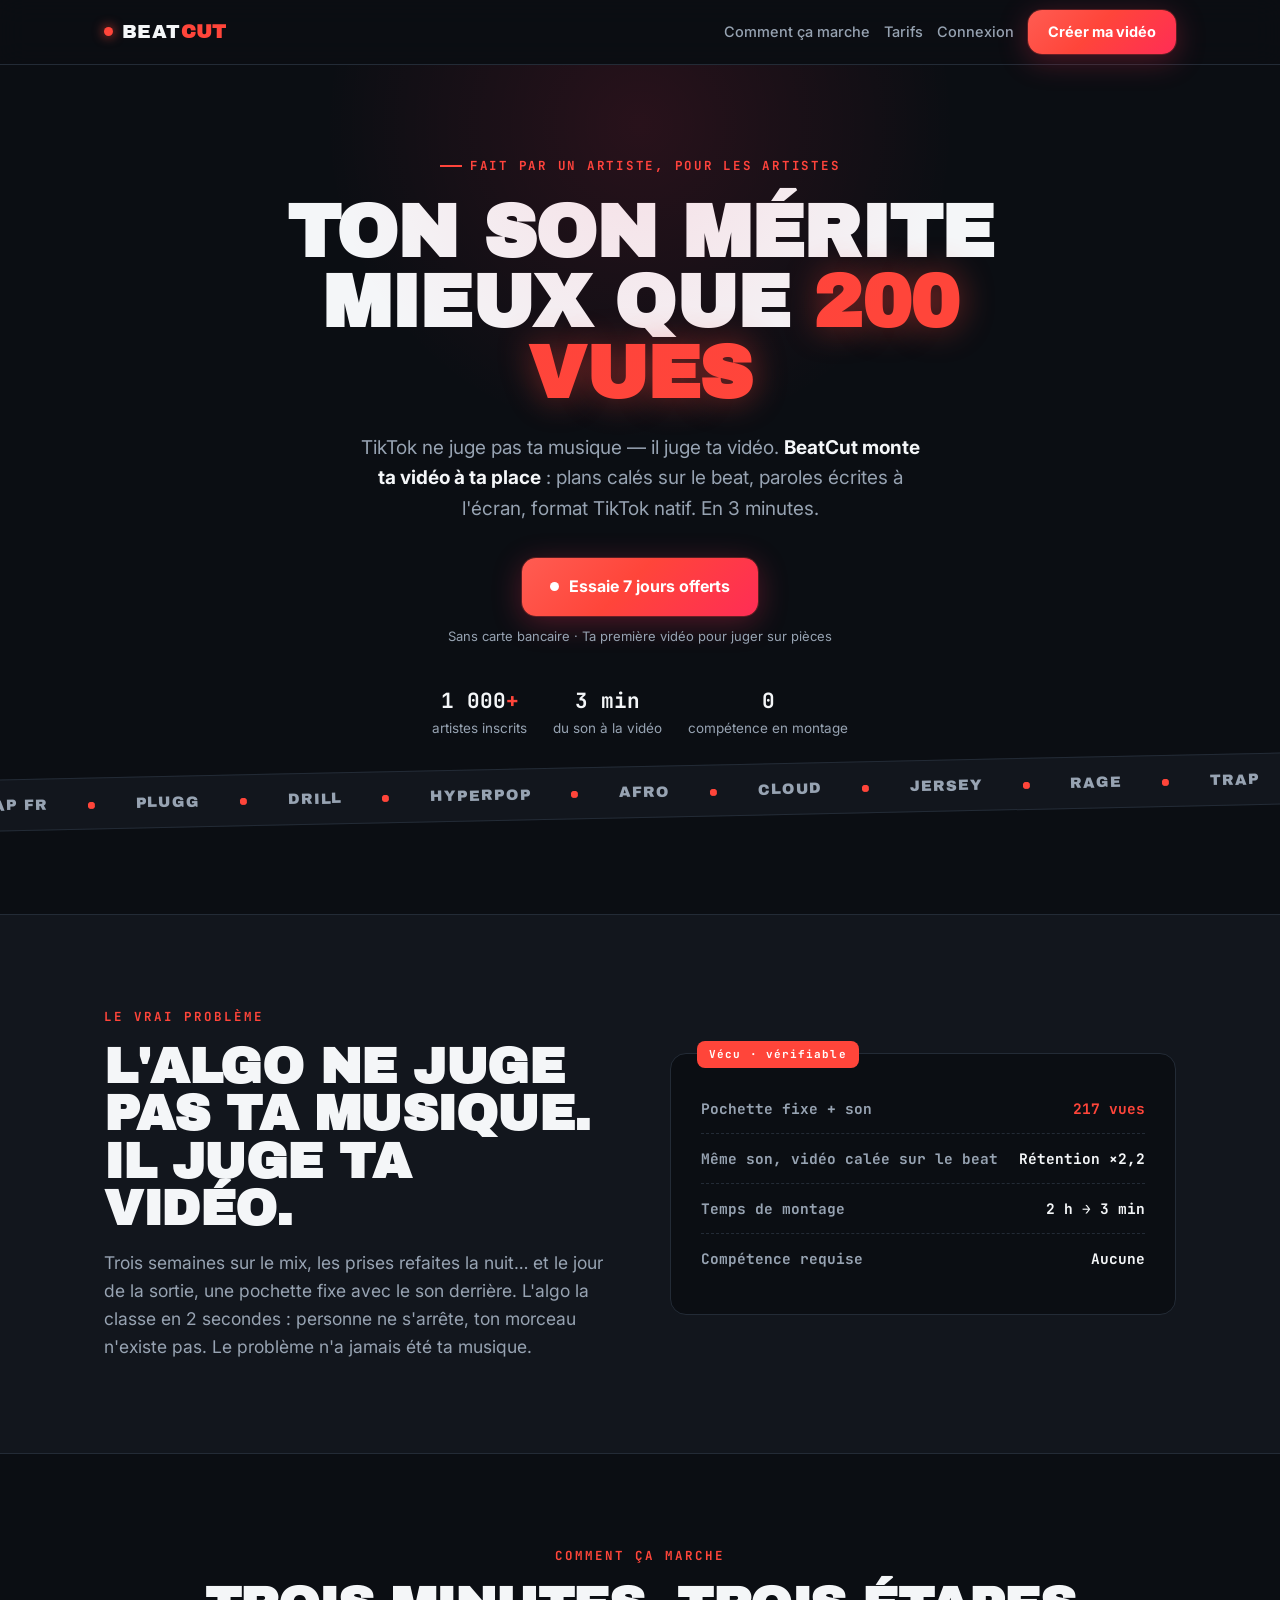
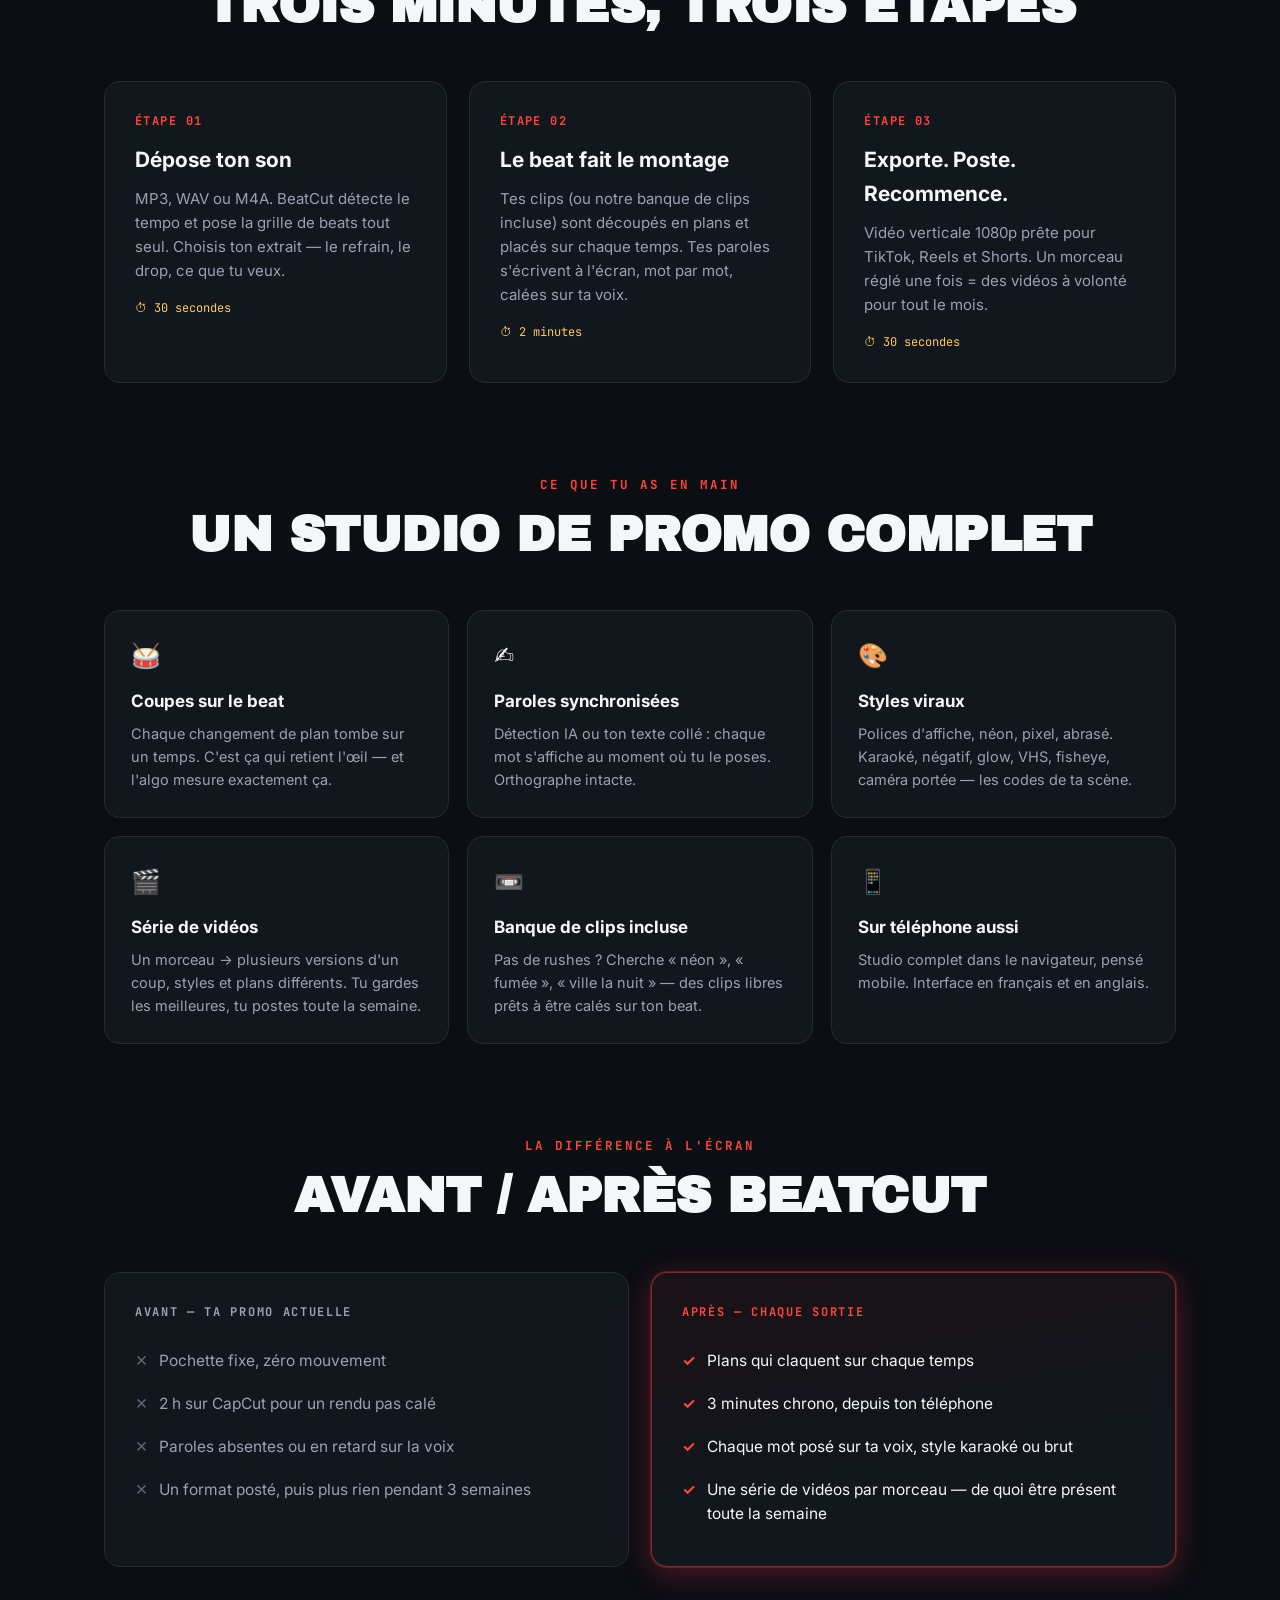
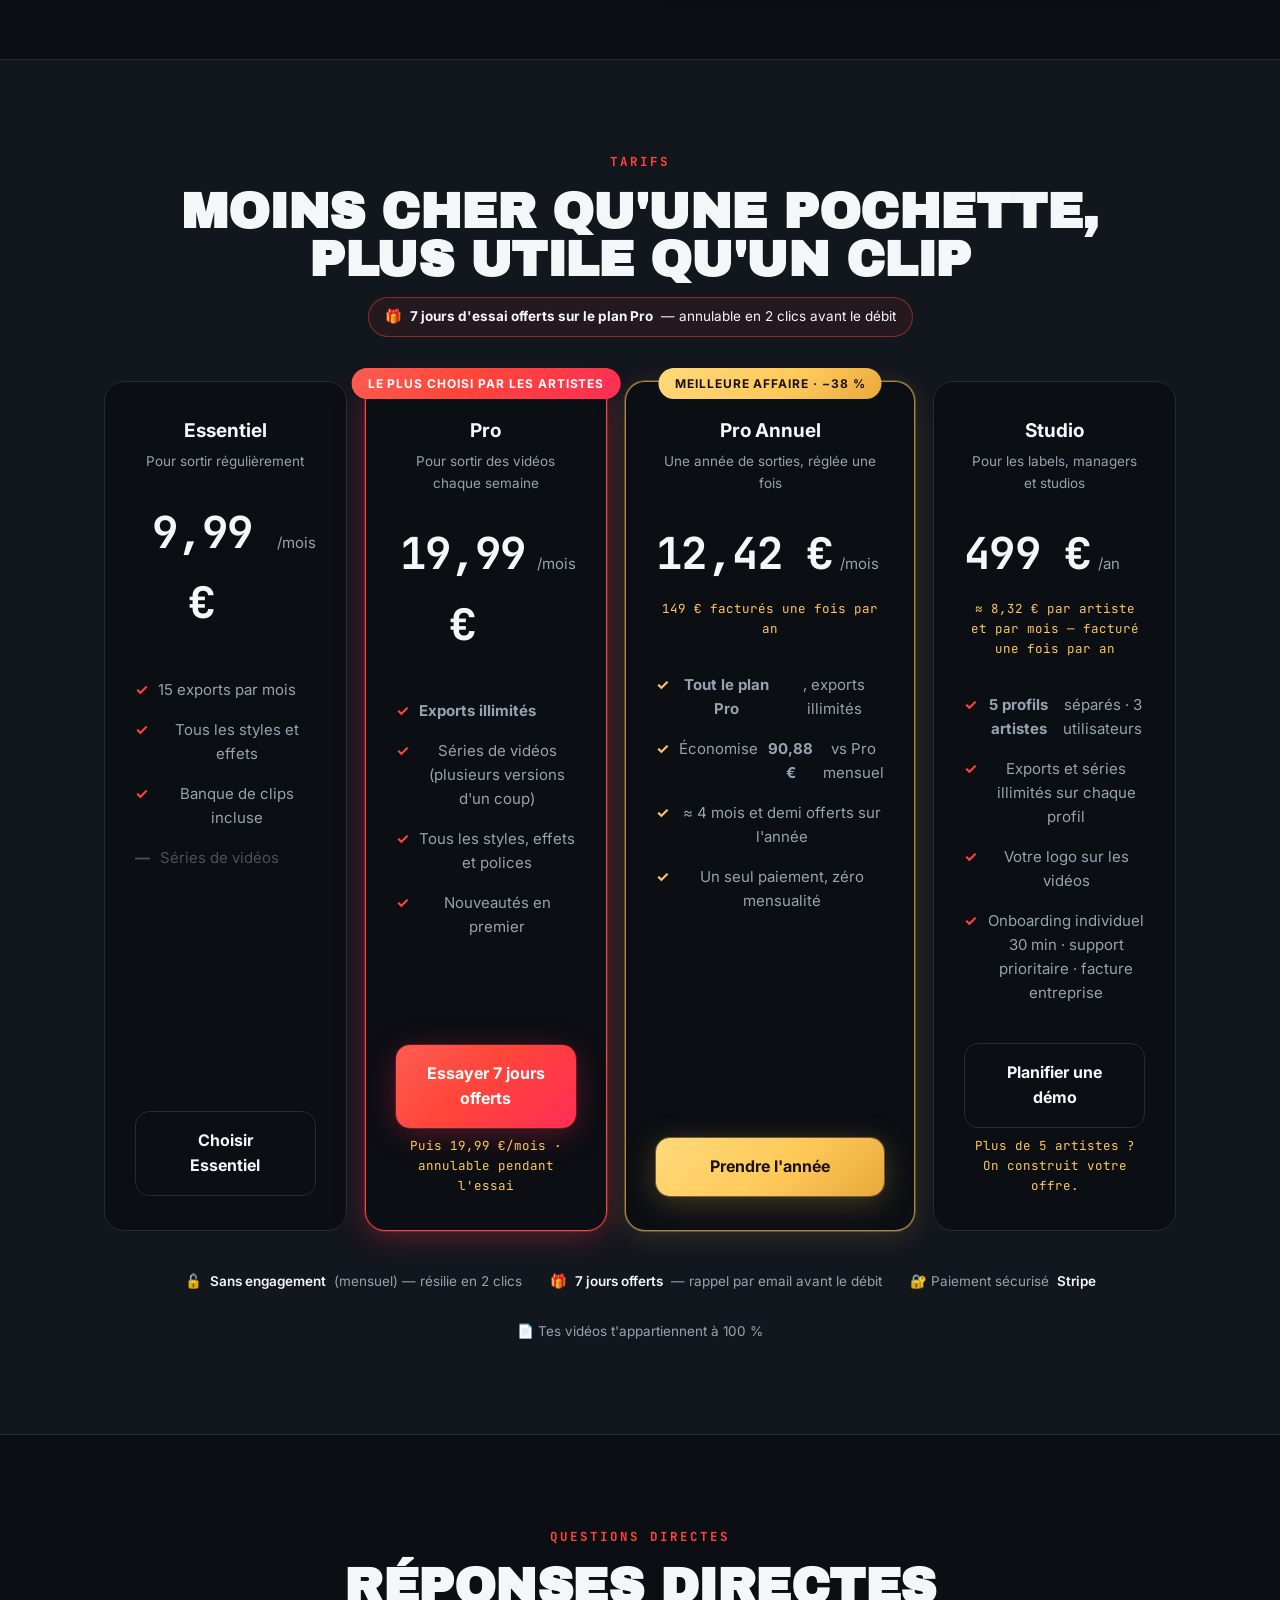
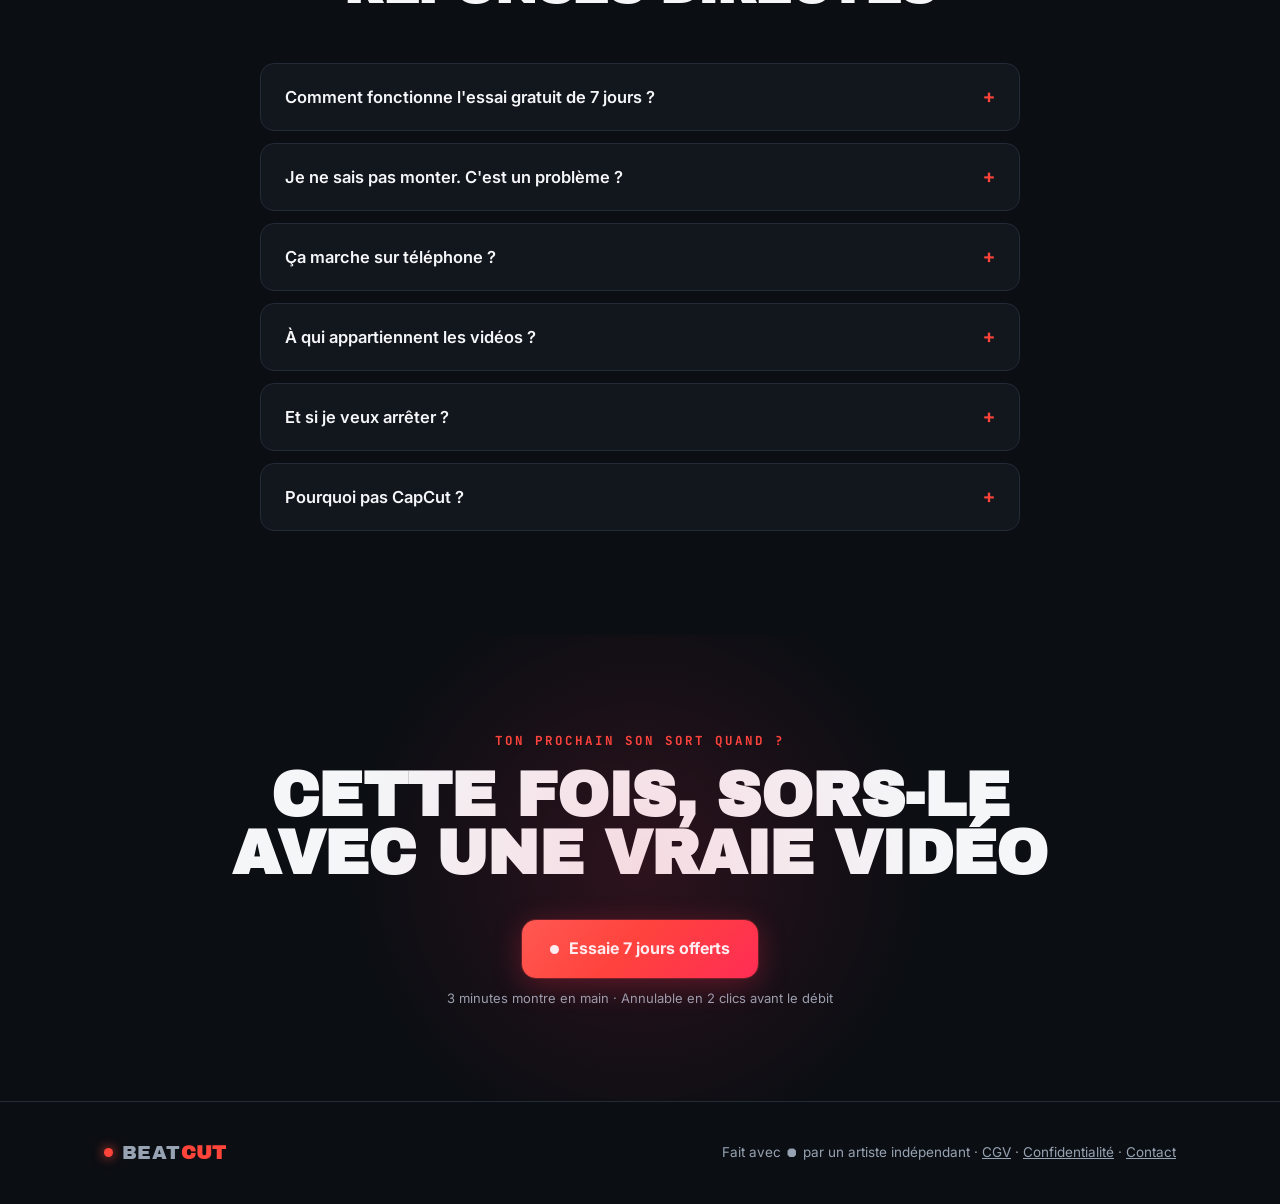
==== commit 932759a4: "auto-commit for e675ff34-0edd-4c78-8daa-4769975f0ee0" ====
--- a/frontend/public/landing.html
+++ b/frontend/public/landing.html
@@ -4,7 +4,7 @@
 <meta charset="UTF-8">
 <meta name="viewport" content="width=device-width, initial-scale=1.0">
 <title>BeatCut — Ton son. Un mois de vidéos.</title>
-<meta name="description" content="Dépose ton morceau : BeatCut détecte le tempo, monte tes clips sur le beat et écrit tes paroles à l'écran. Ta première vidéo TikTok est gratuite.">
+<meta name="description" content="Dépose ton morceau : BeatCut détecte le tempo, monte tes clips sur le beat et écrit tes paroles à l'écran. 7 jours d'essai offerts — annulable en 2 clics.">
 <meta property="og:title" content="BeatCut — Ton son. Un mois de vidéos.">
 <meta property="og:description" content="L'outil des artistes : un son → une vidéo TikTok calée sur le beat, en 3 minutes.">
 <meta property="og:type" content="website">
@@ -241,7 +241,7 @@
       <div class="kicker">Fait par un artiste, pour les artistes</div>
       <h1 class="disp">Ton son mérite<br>mieux que <span class="hit">200 vues</span></h1>
       <p class="lead">TikTok ne juge pas ta musique — il juge ta vidéo. <b>BeatCut monte ta vidéo à ta place</b> : plans calés sur le beat, paroles écrites à l'écran, format TikTok natif. En 3 minutes.</p>
-      <a class="btn rec" href="/login"><span class="dot"></span>Crée ta première vidéo — gratuit</a>
+      <a class="btn rec" href="/login"><span class="dot"></span>Essaie 7 jours offerts</a>
       <span class="under">Sans carte bancaire · Ta première vidéo pour juger sur pièces</span>
       <div class="proof">
         <div><b>1 000<em>+</em></b>artistes inscrits</div>
@@ -290,7 +290,7 @@
       <div class="step rv">
         <div class="n mono">ÉTAPE 02</div>
         <h3>Le beat fait le montage</h3>
-        <p>Tes clips (ou notre banque gratuite) sont découpés en plans et placés sur chaque temps. Tes paroles s'écrivent à l'écran, mot par mot, calées sur ta voix.</p>
+        <p>Tes clips (ou notre banque de clips incluse) sont découpés en plans et placés sur chaque temps. Tes paroles s'écrivent à l'écran, mot par mot, calées sur ta voix.</p>
         <span class="t mono">⏱ 2 minutes</span>
       </div>
       <div class="step rv">
@@ -356,63 +356,67 @@
     <div class="rv">
       <div class="eyebrow">Tarifs</div>
       <h2 class="disp">Moins cher qu'une pochette,<br>plus utile qu'un clip</h2>
+      <div style="display:inline-flex;align-items:center;gap:8px;margin-top:14px;border:1px solid rgba(255,69,58,.45);background:rgba(255,69,58,.08);border-radius:999px;padding:8px 16px;font-size:13.5px">🎁 <b>7 jours d'essai offerts sur le plan Pro</b> — annulable en 2 clics avant le débit</div>
     </div>
     <div class="plans">
       <div class="plan rv">
-        <h3>Découverte</h3>
-        <div class="for">Pour juger sur pièces</div>
-        <div class="price"><b>0 €</b></div>
-        <ul>
-          <li>1 vidéo complète offerte</li>
-          <li>Toutes les fonctions du studio</li>
+        <h3>Essentiel</h3>
+        <div class="for">Pour sortir régulièrement</div>
+        <div class="price"><b>9,99 €</b><span>/mois</span></div>
+        <ul>
+          <li>15 exports par mois</li>
+          <li>Tous les styles et effets</li>
           <li>Banque de clips incluse</li>
-          <li class="no">Exports supplémentaires</li>
-        </ul>
-        <a class="btn ghost" href="/login">Essayer gratuitement</a>
+          <li class="no">Séries de vidéos</li>
+        </ul>
+        <a class="btn ghost" href="/login">Choisir Essentiel</a>
       </div>
       <div class="plan star rv">
         <div class="badge">Le plus choisi par les artistes</div>
         <h3>Pro</h3>
         <div class="for">Pour sortir des vidéos chaque semaine</div>
-        <div class="price"><b>12,99 €</b><span>/mois</span></div>
-        <ul>
-          <li><b>Exports illimités</b>, jamais de watermark</li>
+        <div class="price"><b>19,99 €</b><span>/mois</span></div>
+        <ul>
+          <li><b>Exports illimités</b></li>
           <li>Séries de vidéos (plusieurs versions d'un coup)</li>
           <li>Tous les styles, effets et polices</li>
           <li>Nouveautés en premier</li>
         </ul>
-        <a class="btn rec" href="/login" style="justify-content:center">Passer Pro</a>
+        <a class="btn rec" href="/login" style="justify-content:center">Essayer 7 jours offerts</a>
+        <div class="peryear" style="margin-top:8px">Puis 19,99 €/mois · annulable pendant l'essai</div>
       </div>
       <div class="plan gold rv">
-        <div class="badge">Meilleure affaire · −36 %</div>
+        <div class="badge">Meilleure affaire · −38 %</div>
         <h3>Pro Annuel</h3>
         <div class="for">Une année de sorties, réglée une fois</div>
-        <div class="price"><b>8,25 €</b><span>/mois</span></div>
-        <div class="peryear">99 € facturés une fois par an</div>
+        <div class="price"><b>12,42 €</b><span>/mois</span></div>
+        <div class="peryear">149 € facturés une fois par an</div>
         <ul>
           <li><b>Tout le plan Pro</b>, exports illimités</li>
-          <li>Économise <b>56,88 €</b> vs Pro mensuel</li>
-          <li>≈ 4 mois offerts sur l'année</li>
+          <li>Économise <b>90,88 €</b> vs Pro mensuel</li>
+          <li>≈ 4 mois et demi offerts sur l'année</li>
           <li>Un seul paiement, zéro mensualité</li>
         </ul>
         <a class="btn rec" href="/login" style="justify-content:center;background:linear-gradient(135deg,#FFD97A,var(--gold) 55%,#E8A93C);color:#1A1204;box-shadow:0 0 0 1px rgba(255,201,89,.35),0 6px 30px rgba(255,201,89,.25)">Prendre l'année</a>
       </div>
       <div class="plan rv">
-        <h3>Basic</h3>
-        <div class="for">Pour une sortie de temps en temps</div>
-        <div class="price"><b>6,99 €</b><span>/mois</span></div>
-        <ul>
-          <li>10 exports par mois</li>
-          <li>Tous les styles et effets</li>
-          <li>Banque de clips incluse</li>
-          <li class="no">Séries de vidéos</li>
-        </ul>
-        <a class="btn ghost" href="/login">Choisir Basic</a>
+        <h3>Studio</h3>
+        <div class="for">Pour les labels, managers et studios</div>
+        <div class="price"><b>499 €</b><span>/an</span></div>
+        <div class="peryear">≈ 8,32 € par artiste et par mois — facturé une fois par an</div>
+        <ul>
+          <li><b>5 profils artistes</b> séparés · 3 utilisateurs</li>
+          <li>Exports et séries illimités sur chaque profil</li>
+          <li>Votre logo sur les vidéos</li>
+          <li>Onboarding individuel 30 min · support prioritaire · facture entreprise</li>
+        </ul>
+        <a class="btn ghost" href="mailto:contact@beat-cut.com?subject=D%C3%A9mo%20BeatCut%20Studio">Planifier une démo</a>
+        <div class="peryear" style="margin-top:8px">Plus de 5 artistes ? On construit votre offre.</div>
       </div>
     </div>
     <div class="assure rv">
-      <div>🔓 <b>Sans engagement</b> — résilie en 2 clics</div>
-      <div>🎬 <b>1<sup>re</sup> vidéo gratuite</b> — sans carte bancaire</div>
+      <div>🔓 <b>Sans engagement</b> (mensuel) — résilie en 2 clics</div>
+      <div>🎁 <b>7 jours offerts</b> — rappel par email avant le débit</div>
       <div>🔐 Paiement sécurisé <b>Stripe</b></div>
       <div>📄 Tes vidéos t'appartiennent à 100 %</div>
     </div>
@@ -426,14 +430,14 @@
       <h2 class="disp">Réponses directes</h2>
     </div>
     <div class="faq">
-      <div class="qa rv"><button onclick="qa(this)">C'est vraiment gratuit pour commencer ?</button>
-        <div class="a"><div>Oui : ta première vidéo est complète et offerte, sans carte bancaire. Tu juges le rendu avec TON son avant de payer quoi que ce soit.</div></div></div>
+      <div class="qa rv"><button onclick="qa(this)">Comment fonctionne l'essai gratuit de 7 jours ?</button>
+        <div class="a"><div>Tu choisis le plan Pro, ta carte est enregistrée (paiement sécurisé Stripe) et tu as immédiatement l'accès complet pendant 7 jours. On t'envoie un rappel par email avant le débit, et tu peux annuler en 2 clics jusqu'au dernier moment — si tu annules pendant l'essai, rien n'est débité.</div></div></div>
       <div class="qa rv"><button onclick="qa(this)">Je ne sais pas monter. C'est un problème ?</button>
         <div class="a"><div>C'est exactement pour toi. Tu déposes ton son, le tempo et les plans se règlent seuls. La seule décision que tu prends, c'est le style — et il y a des presets.</div></div></div>
       <div class="qa rv"><button onclick="qa(this)">Ça marche sur téléphone ?</button>
         <div class="a"><div>Oui, le studio complet tourne dans le navigateur du téléphone (Chrome ou Safari — pas le navigateur intégré de TikTok, qui bloque les téléchargements de vidéos).</div></div></div>
       <div class="qa rv"><button onclick="qa(this)">À qui appartiennent les vidéos ?</button>
-        <div class="a"><div>À toi, entièrement, usage commercial compris. BeatCut ne pose aucun droit sur ton contenu. Le watermark n'apparaît que lorsque ton quota gratuit est épuisé.</div></div></div>
+        <div class="a"><div>À toi, entièrement, usage commercial compris. BeatCut ne pose aucun droit sur ton contenu et n'ajoute aucun watermark sur tes vidéos.</div></div></div>
       <div class="qa rv"><button onclick="qa(this)">Et si je veux arrêter ?</button>
         <div class="a"><div>Résiliation en 2 clics depuis ton compte, effective à la fin de la période payée. Pas de mail à envoyer, pas de rétention forcée.</div></div></div>
       <div class="qa rv"><button onclick="qa(this)">Pourquoi pas CapCut ?</button>
@@ -446,8 +450,8 @@
   <div class="wrap rv">
     <div class="eyebrow" style="justify-content:center;display:inline-flex">Ton prochain son sort quand ?</div>
     <h2 class="disp">Cette fois, sors-le<br>avec une vraie vidéo</h2>
-    <a class="btn rec" href="/login"><span class="dot"></span>Crée ta première vidéo — gratuit</a>
-    <span class="under">3 minutes montre en main · Sans carte bancaire</span>
+    <a class="btn rec" href="/login"><span class="dot"></span>Essaie 7 jours offerts</a>
+    <span class="under">3 minutes montre en main · Annulable en 2 clics avant le débit</span>
   </div>
 </section>
 
@@ -458,7 +462,7 @@
   </div>
 </footer>
 
-<div id="sticky"><a class="btn rec" href="/login"><span class="dot"></span>Crée ta première vidéo — gratuit</a></div>
+<div id="sticky"><a class="btn rec" href="/login"><span class="dot"></span>Essaie 7 jours offerts</a></div>
 
 <script>
 /* ---------- Ticker : dupliquer pour boucler ---------- */
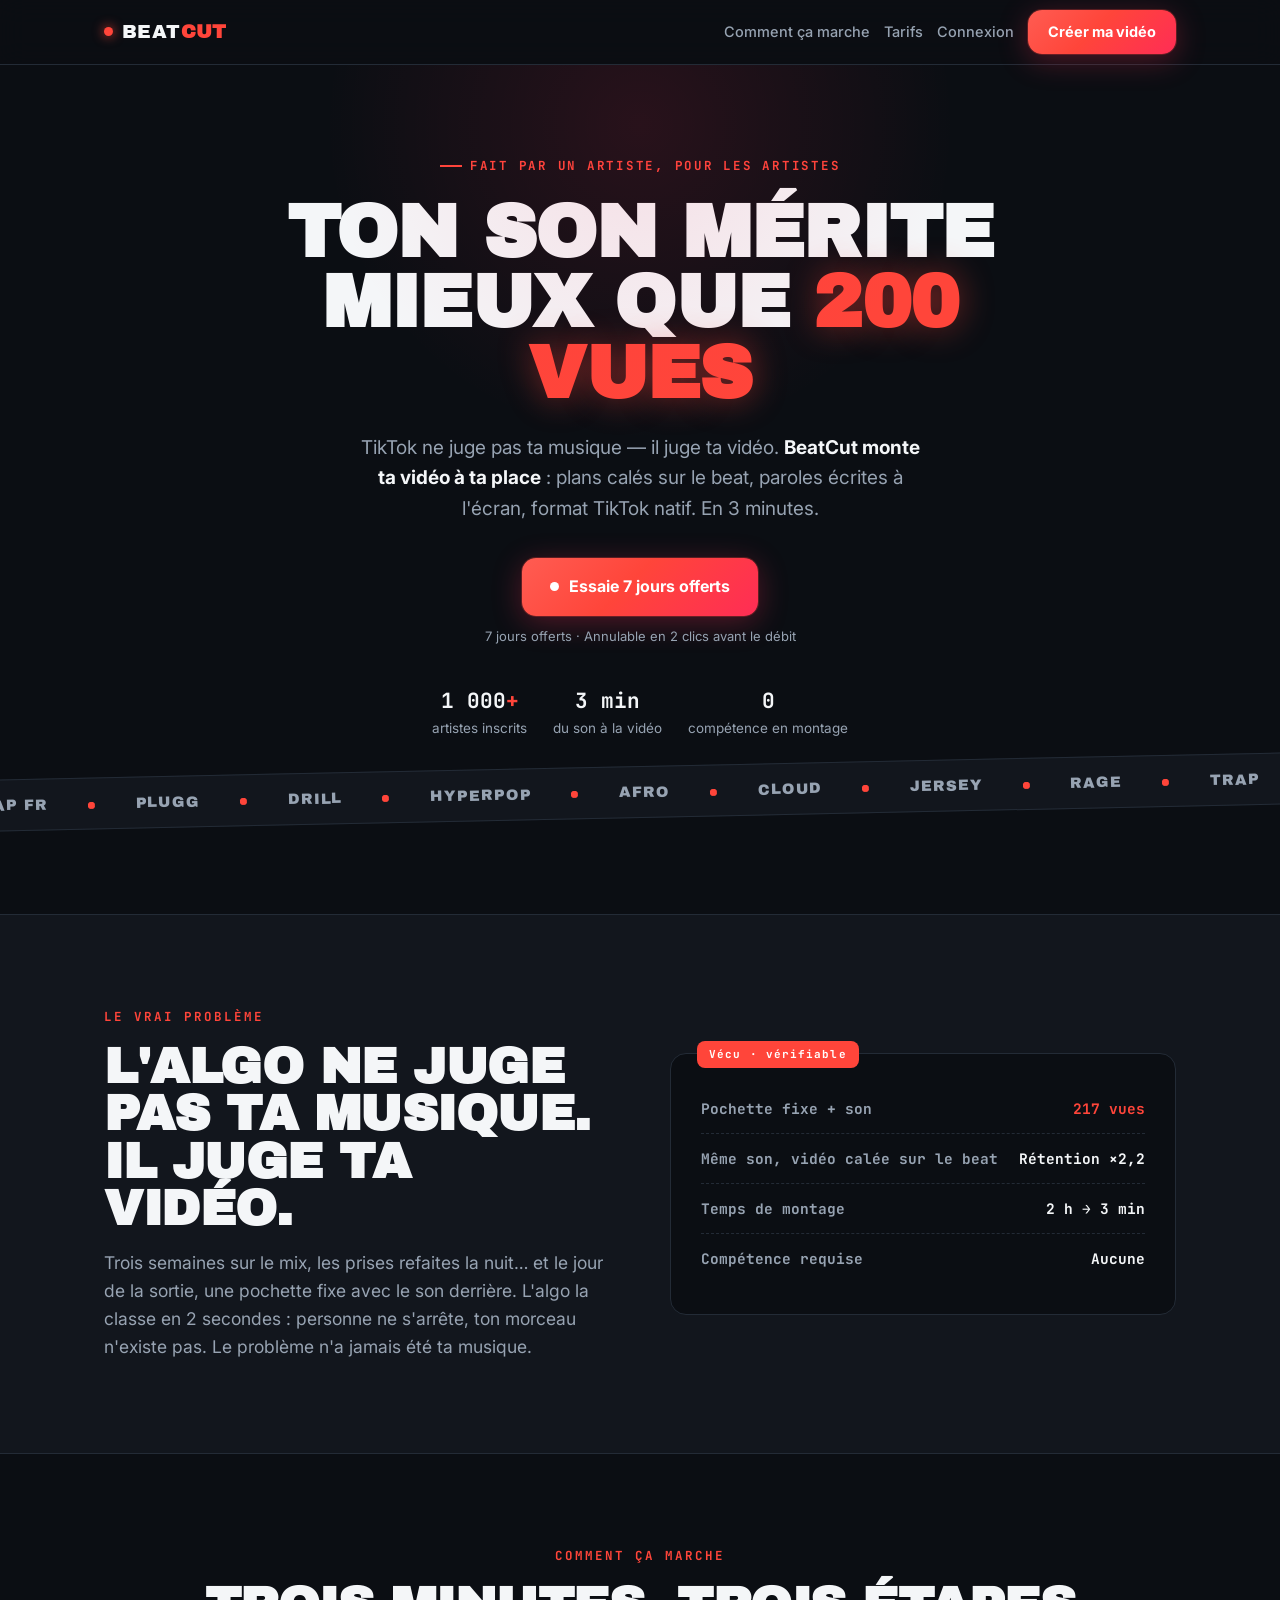
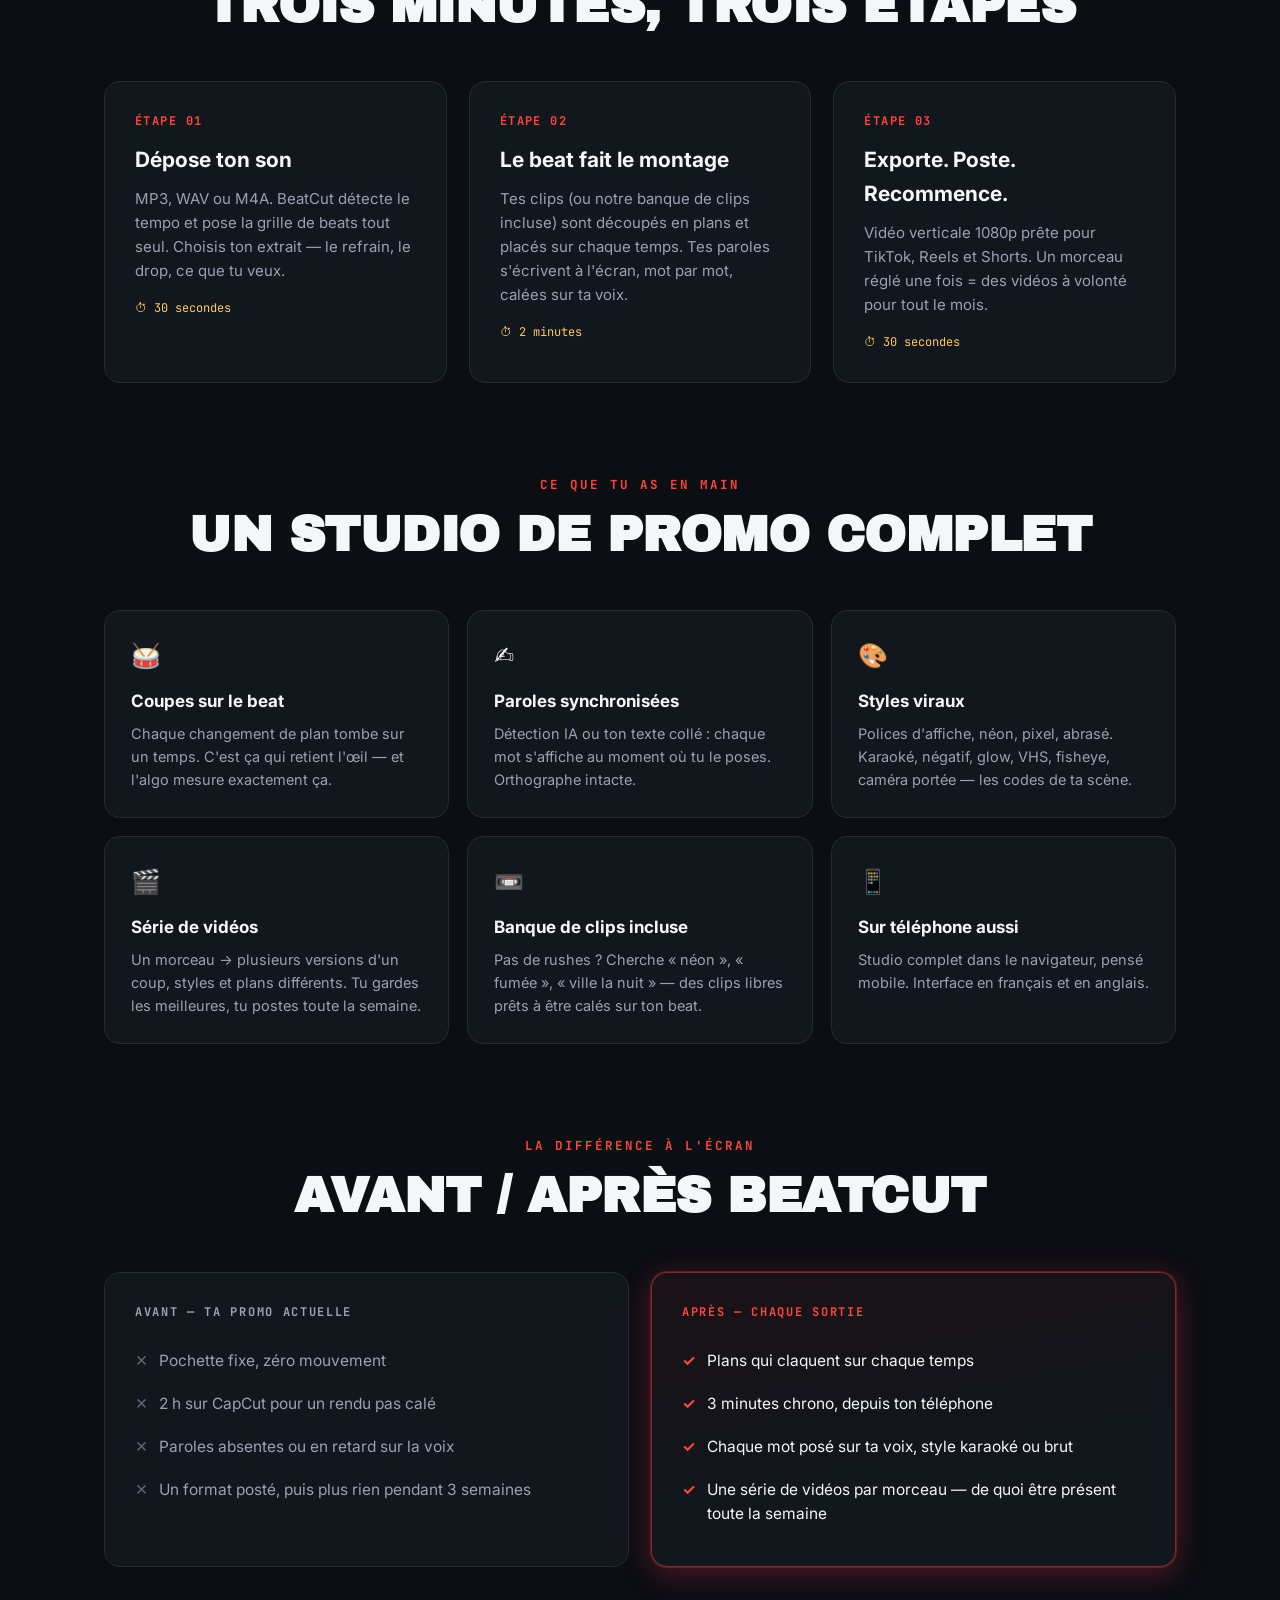
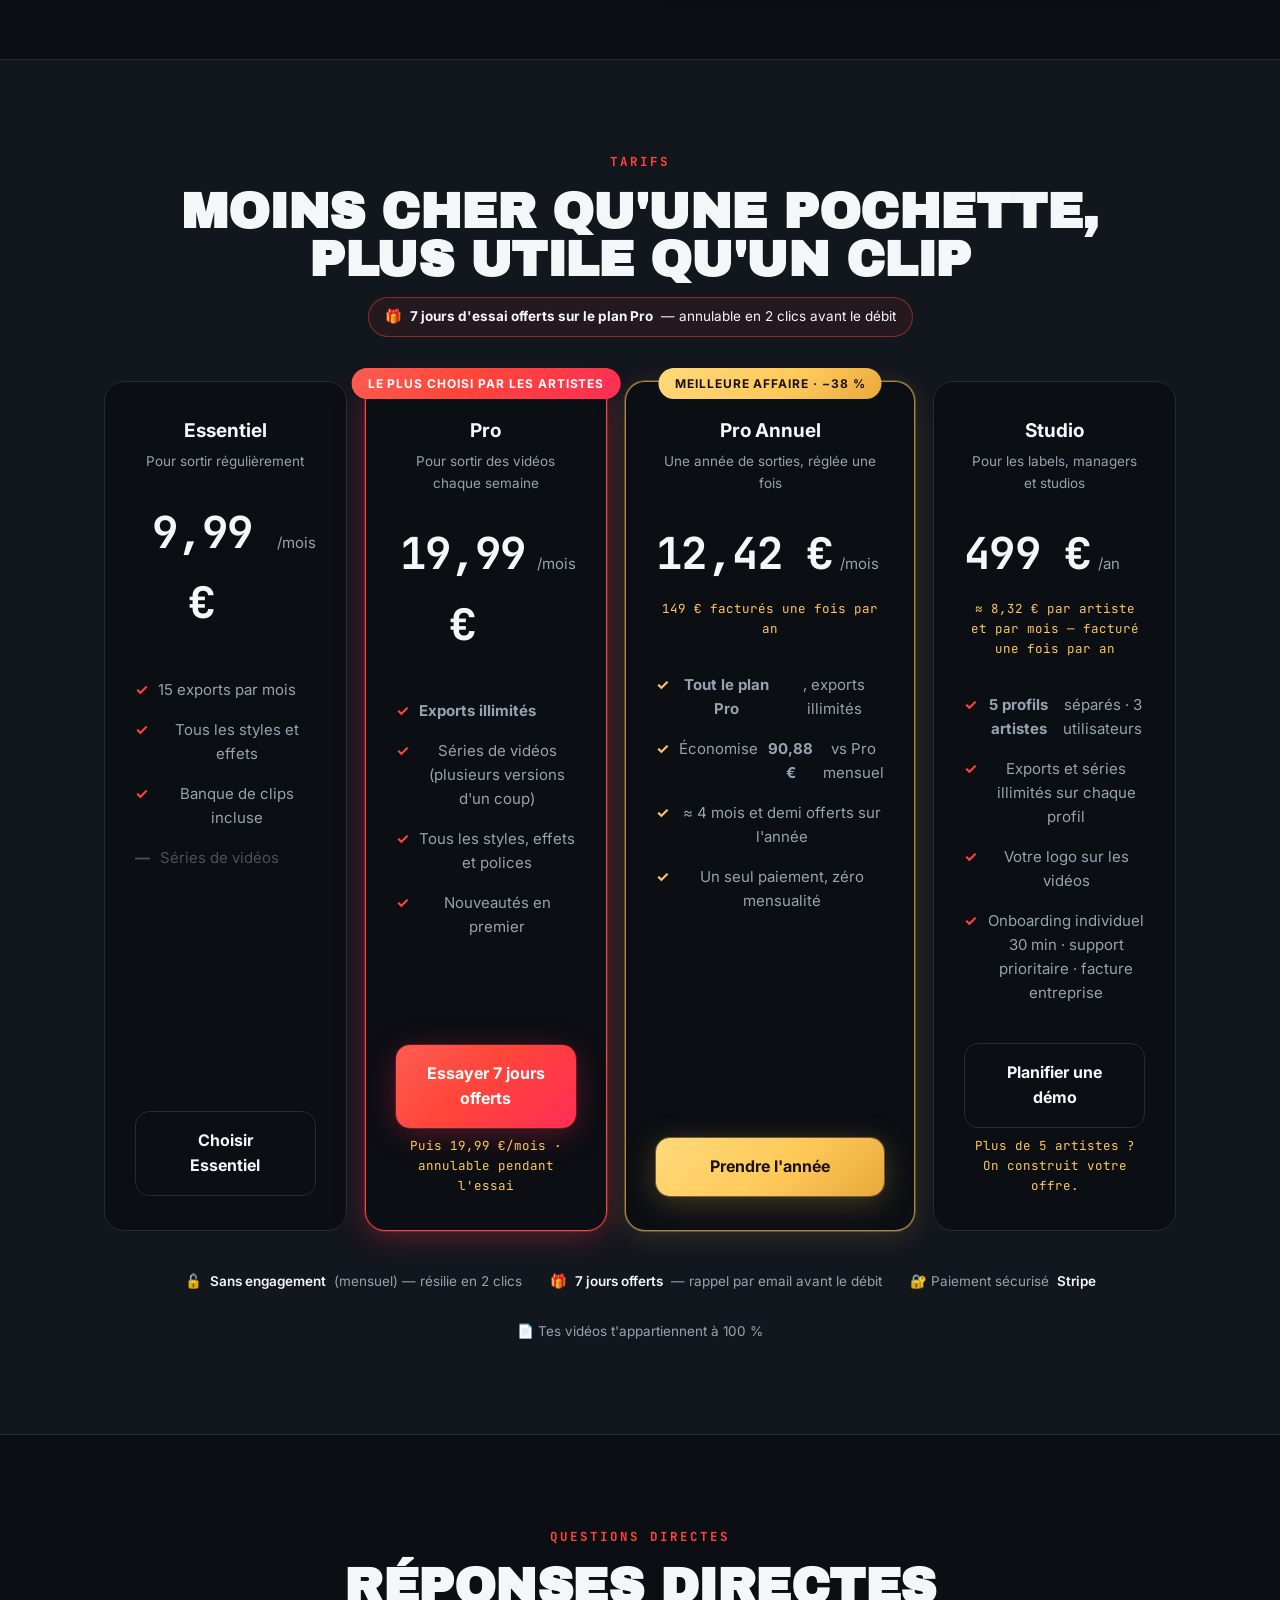
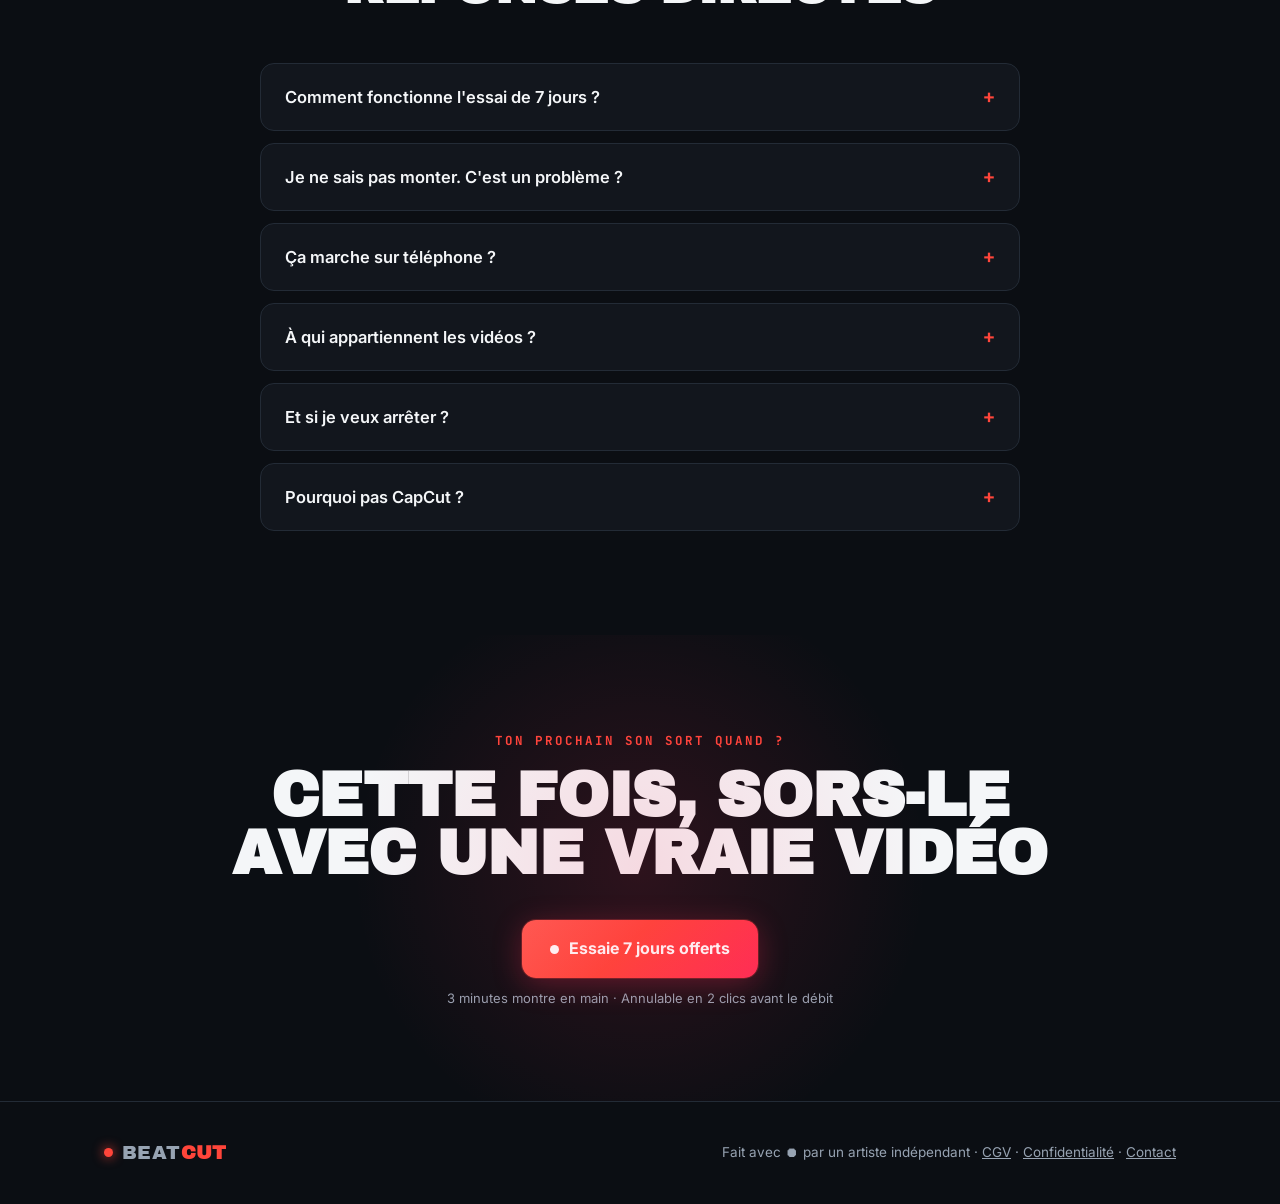
==== commit 876b5058: "auto-commit for d684a7d7-b060-4d56-a7fa-b2eeaaa024c3" ====
--- a/frontend/public/landing.html
+++ b/frontend/public/landing.html
@@ -242,7 +242,7 @@
       <h1 class="disp">Ton son mérite<br>mieux que <span class="hit">200 vues</span></h1>
       <p class="lead">TikTok ne juge pas ta musique — il juge ta vidéo. <b>BeatCut monte ta vidéo à ta place</b> : plans calés sur le beat, paroles écrites à l'écran, format TikTok natif. En 3 minutes.</p>
       <a class="btn rec" href="/login"><span class="dot"></span>Essaie 7 jours offerts</a>
-      <span class="under">Sans carte bancaire · Ta première vidéo pour juger sur pièces</span>
+      <span class="under">7 jours offerts · Annulable en 2 clics avant le débit</span>
       <div class="proof">
         <div><b>1 000<em>+</em></b>artistes inscrits</div>
         <div><b>3 min</b>du son à la vidéo</div>
@@ -430,7 +430,7 @@
       <h2 class="disp">Réponses directes</h2>
     </div>
     <div class="faq">
-      <div class="qa rv"><button onclick="qa(this)">Comment fonctionne l'essai gratuit de 7 jours ?</button>
+      <div class="qa rv"><button onclick="qa(this)">Comment fonctionne l'essai de 7 jours ?</button>
         <div class="a"><div>Tu choisis le plan Pro, ta carte est enregistrée (paiement sécurisé Stripe) et tu as immédiatement l'accès complet pendant 7 jours. On t'envoie un rappel par email avant le débit, et tu peux annuler en 2 clics jusqu'au dernier moment — si tu annules pendant l'essai, rien n'est débité.</div></div></div>
       <div class="qa rv"><button onclick="qa(this)">Je ne sais pas monter. C'est un problème ?</button>
         <div class="a"><div>C'est exactement pour toi. Tu déposes ton son, le tempo et les plans se règlent seuls. La seule décision que tu prends, c'est le style — et il y a des presets.</div></div></div>
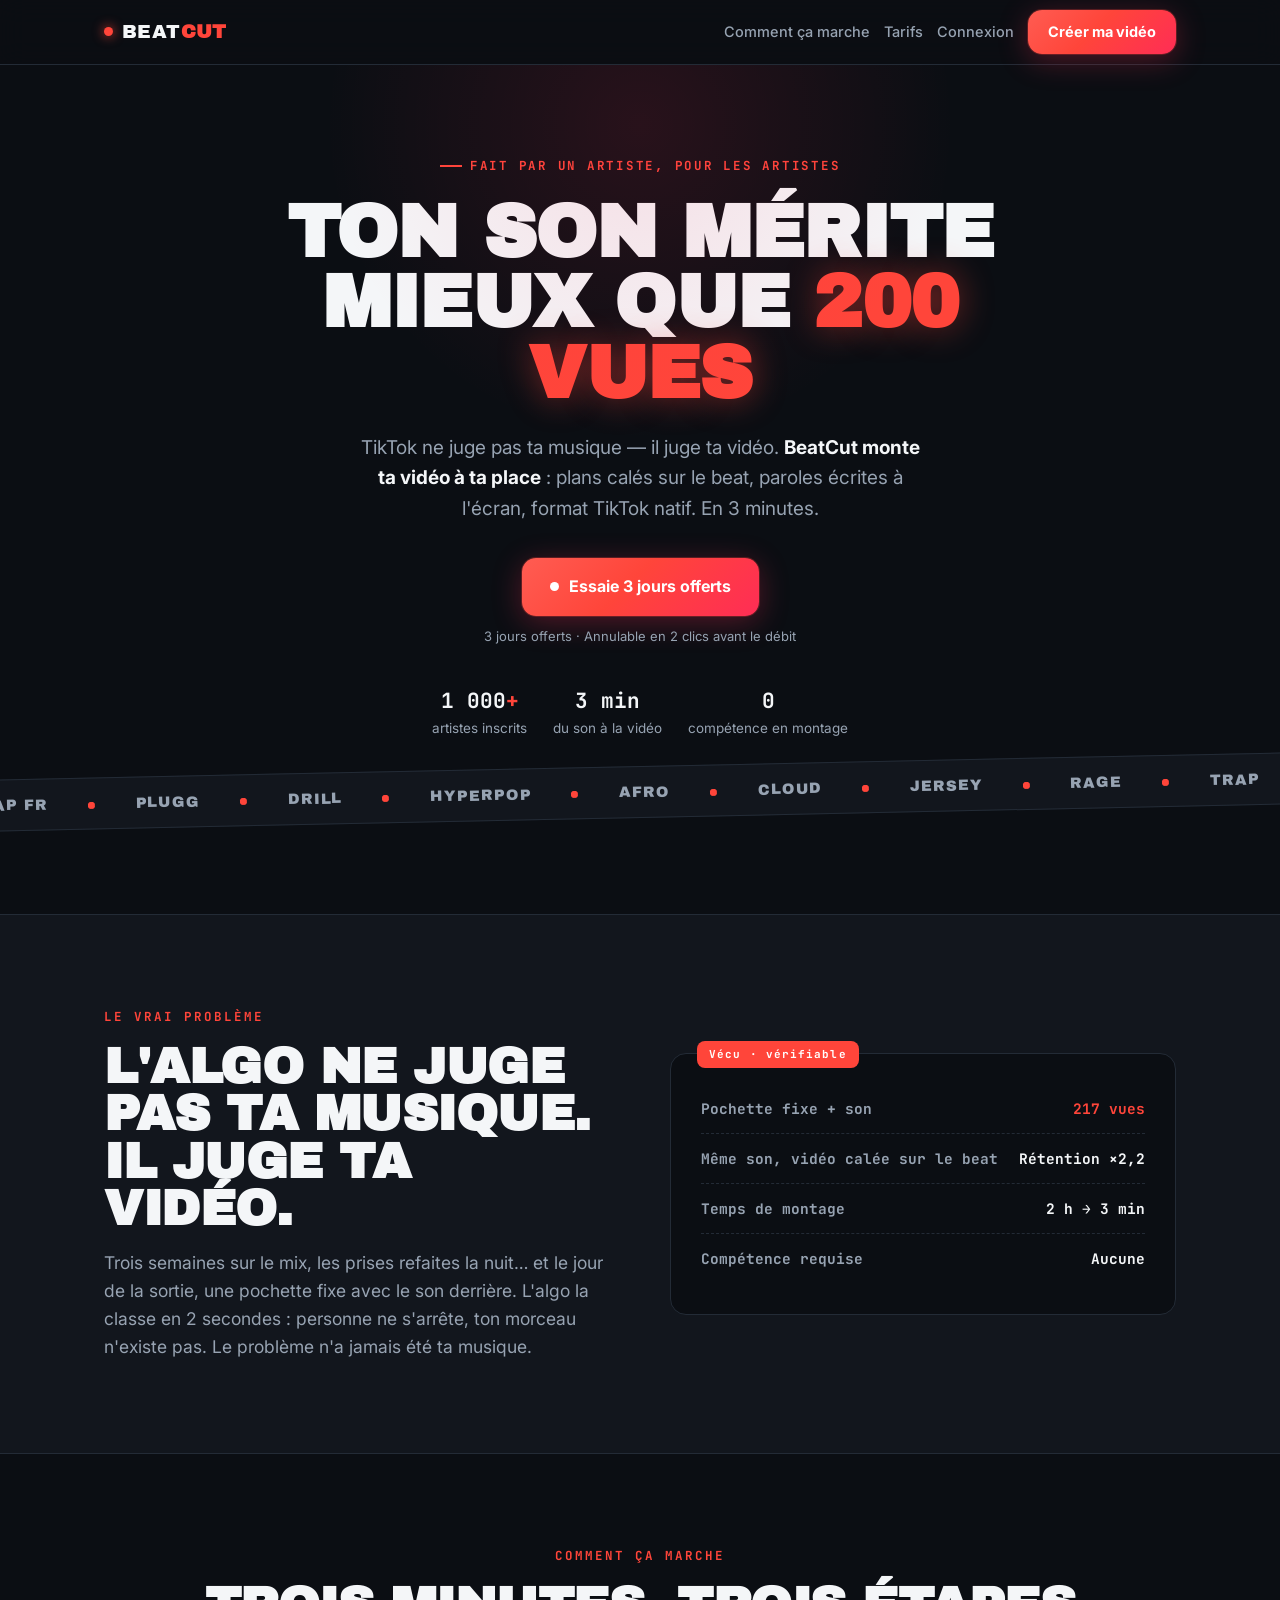
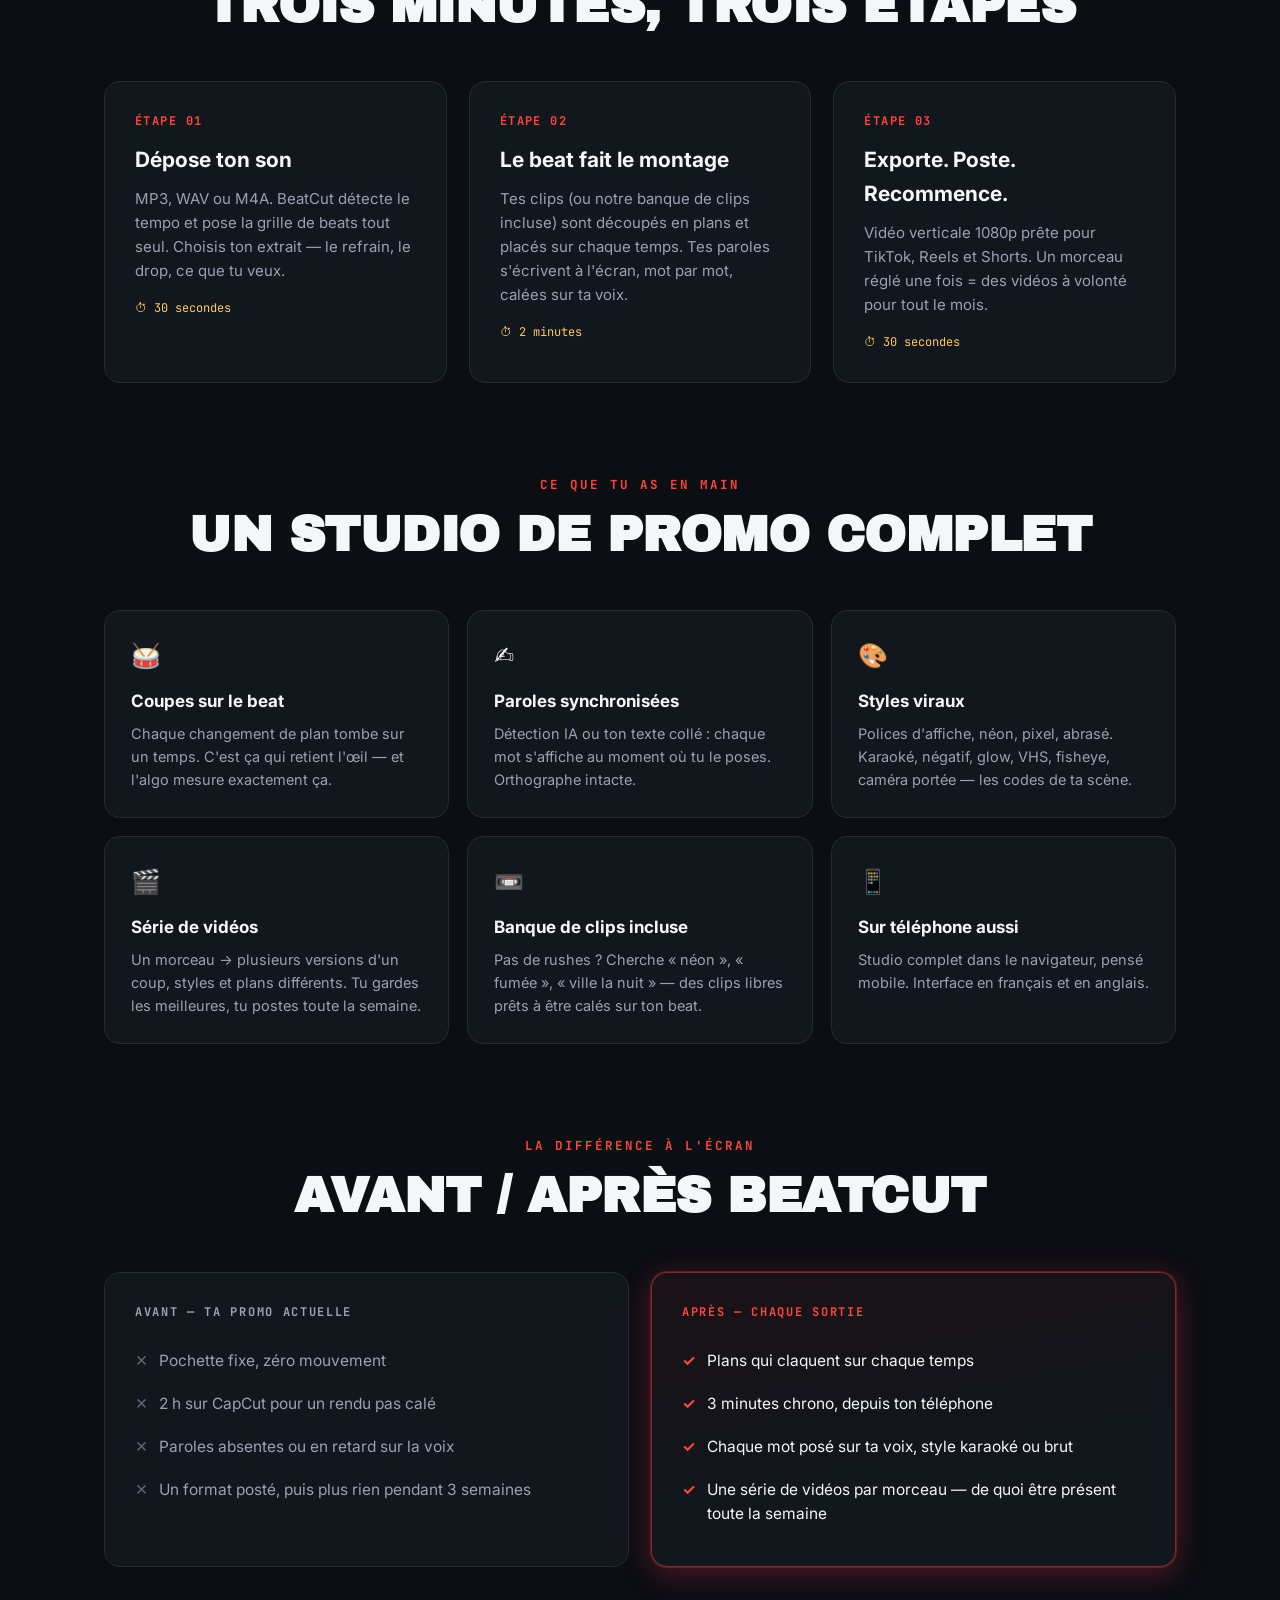
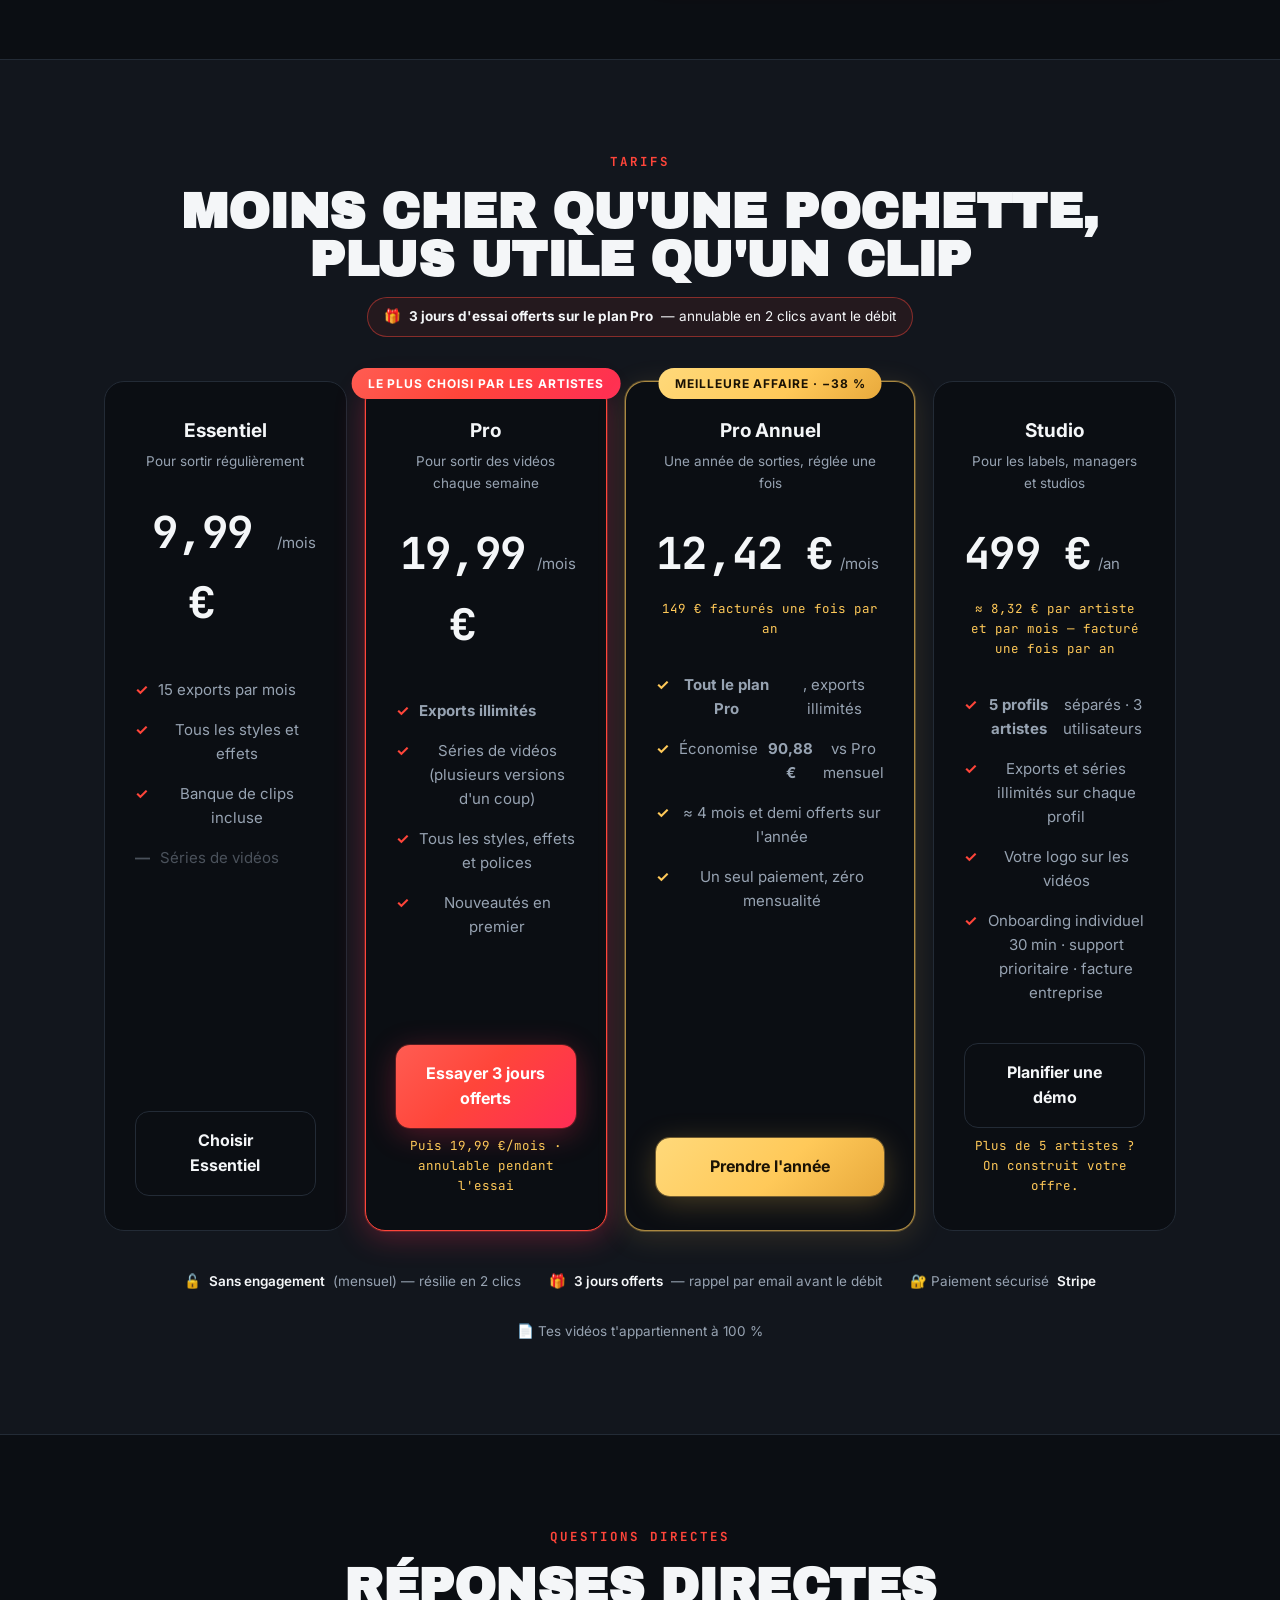
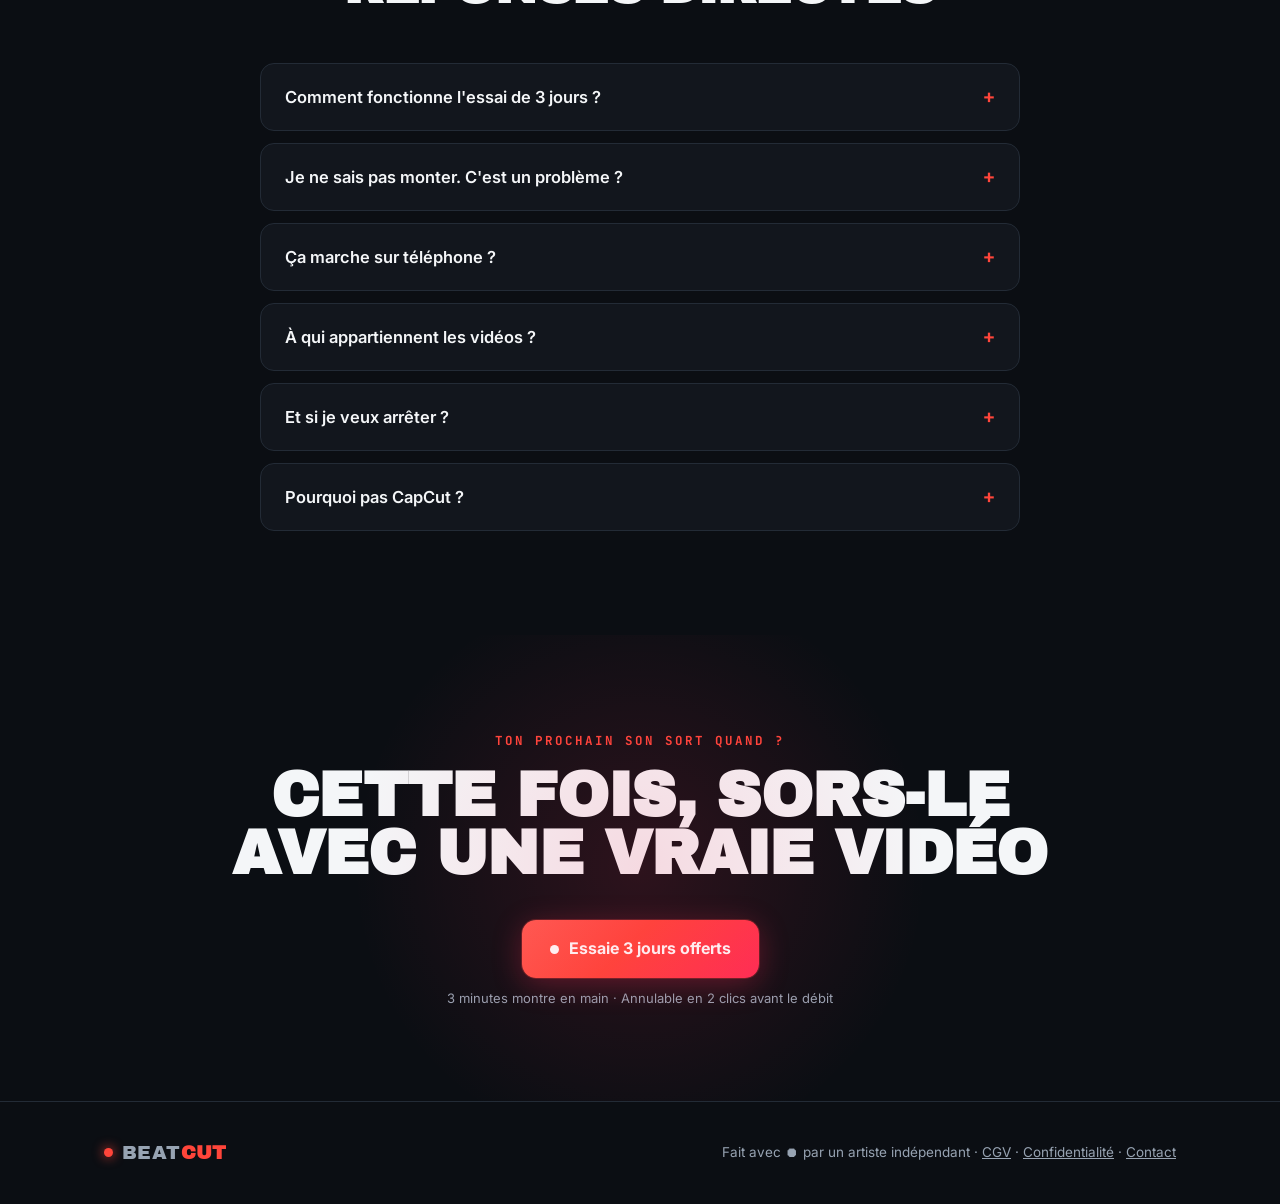
==== commit 1bbc1cea: "## Email J-1 avec activation + stats de conversion des essais — Terminé ✅ - **L'email J-1 a maintena" ====
--- a/frontend/public/landing.html
+++ b/frontend/public/landing.html
@@ -4,7 +4,7 @@
 <meta charset="UTF-8">
 <meta name="viewport" content="width=device-width, initial-scale=1.0">
 <title>BeatCut — Ton son. Un mois de vidéos.</title>
-<meta name="description" content="Dépose ton morceau : BeatCut détecte le tempo, monte tes clips sur le beat et écrit tes paroles à l'écran. 7 jours d'essai offerts — annulable en 2 clics.">
+<meta name="description" content="Dépose ton morceau : BeatCut détecte le tempo, monte tes clips sur le beat et écrit tes paroles à l'écran. 3 jours d'essai offerts — annulable en 2 clics.">
 <meta property="og:title" content="BeatCut — Ton son. Un mois de vidéos.">
 <meta property="og:description" content="L'outil des artistes : un son → une vidéo TikTok calée sur le beat, en 3 minutes.">
 <meta property="og:type" content="website">
@@ -33,6 +33,8 @@
 img{max-width:100%}
 a{color:inherit;text-decoration:none}
 .mono{font-family:'JetBrains Mono',monospace}
+html{-webkit-text-size-adjust:100%}
+html,body{overflow-x:hidden}
 .wrap{max-width:1120px;margin:0 auto;padding:0 24px}
 .disp{font-family:'Archivo Black',sans-serif;text-transform:uppercase;line-height:.95;letter-spacing:-.01em}
 
@@ -212,6 +214,27 @@
 }
 @media (max-width:600px){
   .plans{grid-template-columns:1fr;gap:26px}
+  /* --- nav compacte : logo + Connexion + CTA, plus aucun débordement --- */
+  .nav-in{height:58px;gap:8px}
+  .logo{flex-shrink:0}
+  .logo span{font-size:17px}
+  .nav-r{gap:12px;flex-shrink:0}
+  .nav-r a.plain{display:none}
+  .nav-r a.plain[href="/login"]{display:inline;white-space:nowrap;font-size:13.5px}
+  .nav-r .btn{padding:9px 14px;font-size:13.5px;white-space:nowrap;border-radius:10px}
+  /* --- hero : titre calibré, CTA pleine largeur, un seul CTA visible --- */
+  .hero{padding:44px 0 44px}
+  h1{font-size:clamp(34px,10.5vw,42px)}
+  .disp{overflow-wrap:break-word}
+  .hero p.lead{font-size:16px;margin:18px auto 26px}
+  .hero .btn{width:100%;justify-content:center;padding:16px}
+  .kicker{font-size:11px;letter-spacing:.12em}
+  .kicker::before{display:none}
+  .proof{gap:18px;margin-top:28px;justify-content:center}
+  .proof b{font-size:18px}
+  section{padding:54px 0}
+  h2.disp{font-size:clamp(26px,7.6vw,34px)}
+  .btn{font-size:15px}
 }
 @media (prefers-reduced-motion:reduce){
   *,.ticker-in{animation:none!important;transition:none!important}
@@ -241,8 +264,8 @@
       <div class="kicker">Fait par un artiste, pour les artistes</div>
       <h1 class="disp">Ton son mérite<br>mieux que <span class="hit">200 vues</span></h1>
       <p class="lead">TikTok ne juge pas ta musique — il juge ta vidéo. <b>BeatCut monte ta vidéo à ta place</b> : plans calés sur le beat, paroles écrites à l'écran, format TikTok natif. En 3 minutes.</p>
-      <a class="btn rec" href="/login"><span class="dot"></span>Essaie 7 jours offerts</a>
-      <span class="under">7 jours offerts · Annulable en 2 clics avant le débit</span>
+      <a class="btn rec" href="/login"><span class="dot"></span>Essaie 3 jours offerts</a>
+      <span class="under">3 jours offerts · Annulable en 2 clics avant le débit</span>
       <div class="proof">
         <div><b>1 000<em>+</em></b>artistes inscrits</div>
         <div><b>3 min</b>du son à la vidéo</div>
@@ -356,7 +379,7 @@
     <div class="rv">
       <div class="eyebrow">Tarifs</div>
       <h2 class="disp">Moins cher qu'une pochette,<br>plus utile qu'un clip</h2>
-      <div style="display:inline-flex;align-items:center;gap:8px;margin-top:14px;border:1px solid rgba(255,69,58,.45);background:rgba(255,69,58,.08);border-radius:999px;padding:8px 16px;font-size:13.5px">🎁 <b>7 jours d'essai offerts sur le plan Pro</b> — annulable en 2 clics avant le débit</div>
+      <div style="display:inline-flex;align-items:center;gap:8px;margin-top:14px;border:1px solid rgba(255,69,58,.45);background:rgba(255,69,58,.08);border-radius:999px;padding:8px 16px;font-size:13.5px">🎁 <b>3 jours d'essai offerts sur le plan Pro</b> — annulable en 2 clics avant le débit</div>
     </div>
     <div class="plans">
       <div class="plan rv">
@@ -382,7 +405,7 @@
           <li>Tous les styles, effets et polices</li>
           <li>Nouveautés en premier</li>
         </ul>
-        <a class="btn rec" href="/login" style="justify-content:center">Essayer 7 jours offerts</a>
+        <a class="btn rec" href="/login" style="justify-content:center">Essayer 3 jours offerts</a>
         <div class="peryear" style="margin-top:8px">Puis 19,99 €/mois · annulable pendant l'essai</div>
       </div>
       <div class="plan gold rv">
@@ -410,13 +433,13 @@
           <li>Votre logo sur les vidéos</li>
           <li>Onboarding individuel 30 min · support prioritaire · facture entreprise</li>
         </ul>
-        <a class="btn ghost" href="mailto:contact@beat-cut.com?subject=D%C3%A9mo%20BeatCut%20Studio">Planifier une démo</a>
+        <a class="btn ghost" href="mailto:jules.beatcut@gmail.com?subject=D%C3%A9mo%20BeatCut%20Studio">Planifier une démo</a>
         <div class="peryear" style="margin-top:8px">Plus de 5 artistes ? On construit votre offre.</div>
       </div>
     </div>
     <div class="assure rv">
       <div>🔓 <b>Sans engagement</b> (mensuel) — résilie en 2 clics</div>
-      <div>🎁 <b>7 jours offerts</b> — rappel par email avant le débit</div>
+      <div>🎁 <b>3 jours offerts</b> — rappel par email avant le débit</div>
       <div>🔐 Paiement sécurisé <b>Stripe</b></div>
       <div>📄 Tes vidéos t'appartiennent à 100 %</div>
     </div>
@@ -430,8 +453,8 @@
       <h2 class="disp">Réponses directes</h2>
     </div>
     <div class="faq">
-      <div class="qa rv"><button onclick="qa(this)">Comment fonctionne l'essai de 7 jours ?</button>
-        <div class="a"><div>Tu choisis le plan Pro, ta carte est enregistrée (paiement sécurisé Stripe) et tu as immédiatement l'accès complet pendant 7 jours. On t'envoie un rappel par email avant le débit, et tu peux annuler en 2 clics jusqu'au dernier moment — si tu annules pendant l'essai, rien n'est débité.</div></div></div>
+      <div class="qa rv"><button onclick="qa(this)">Comment fonctionne l'essai de 3 jours ?</button>
+        <div class="a"><div>Tu choisis le plan Pro, ta carte est enregistrée (paiement sécurisé Stripe) et tu as immédiatement l'accès complet pendant 3 jours. On t'envoie un rappel par email avant le débit, et tu peux annuler en 2 clics jusqu'au dernier moment — si tu annules pendant l'essai, rien n'est débité.</div></div></div>
       <div class="qa rv"><button onclick="qa(this)">Je ne sais pas monter. C'est un problème ?</button>
         <div class="a"><div>C'est exactement pour toi. Tu déposes ton son, le tempo et les plans se règlent seuls. La seule décision que tu prends, c'est le style — et il y a des presets.</div></div></div>
       <div class="qa rv"><button onclick="qa(this)">Ça marche sur téléphone ?</button>
@@ -450,7 +473,7 @@
   <div class="wrap rv">
     <div class="eyebrow" style="justify-content:center;display:inline-flex">Ton prochain son sort quand ?</div>
     <h2 class="disp">Cette fois, sors-le<br>avec une vraie vidéo</h2>
-    <a class="btn rec" href="/login"><span class="dot"></span>Essaie 7 jours offerts</a>
+    <a class="btn rec" href="/login"><span class="dot"></span>Essaie 3 jours offerts</a>
     <span class="under">3 minutes montre en main · Annulable en 2 clics avant le débit</span>
   </div>
 </section>
@@ -462,7 +485,7 @@
   </div>
 </footer>
 
-<div id="sticky"><a class="btn rec" href="/login"><span class="dot"></span>Essaie 7 jours offerts</a></div>
+<div id="sticky"><a class="btn rec" href="/login"><span class="dot"></span>Essaie 3 jours offerts</a></div>
 
 <script>
 /* ---------- Ticker : dupliquer pour boucler ---------- */
@@ -475,6 +498,15 @@
 (function(){
   const io=new IntersectionObserver(es=>es.forEach(e=>{if(e.isIntersecting){e.target.classList.add('in');io.unobserve(e.target);}}),{threshold:.12});
   document.querySelectorAll('.rv').forEach(el=>io.observe(el));
+})();
+
+/* ---------- CTA sticky : ne s'affiche qu'une fois le CTA du hero hors écran (évite le doublon) ---------- */
+(function(){
+  const st=document.getElementById('sticky');
+  const heroCta=document.querySelector('.hero .btn');
+  if(!st||!heroCta||!('IntersectionObserver' in window)) return;
+  st.style.display='none';
+  new IntersectionObserver(en=>{ st.style.display=en[0].isIntersecting?'none':''; },{threshold:0}).observe(heroCta);
 })();
 
 /* ---------- Bannière promo : activable par Jules ----------
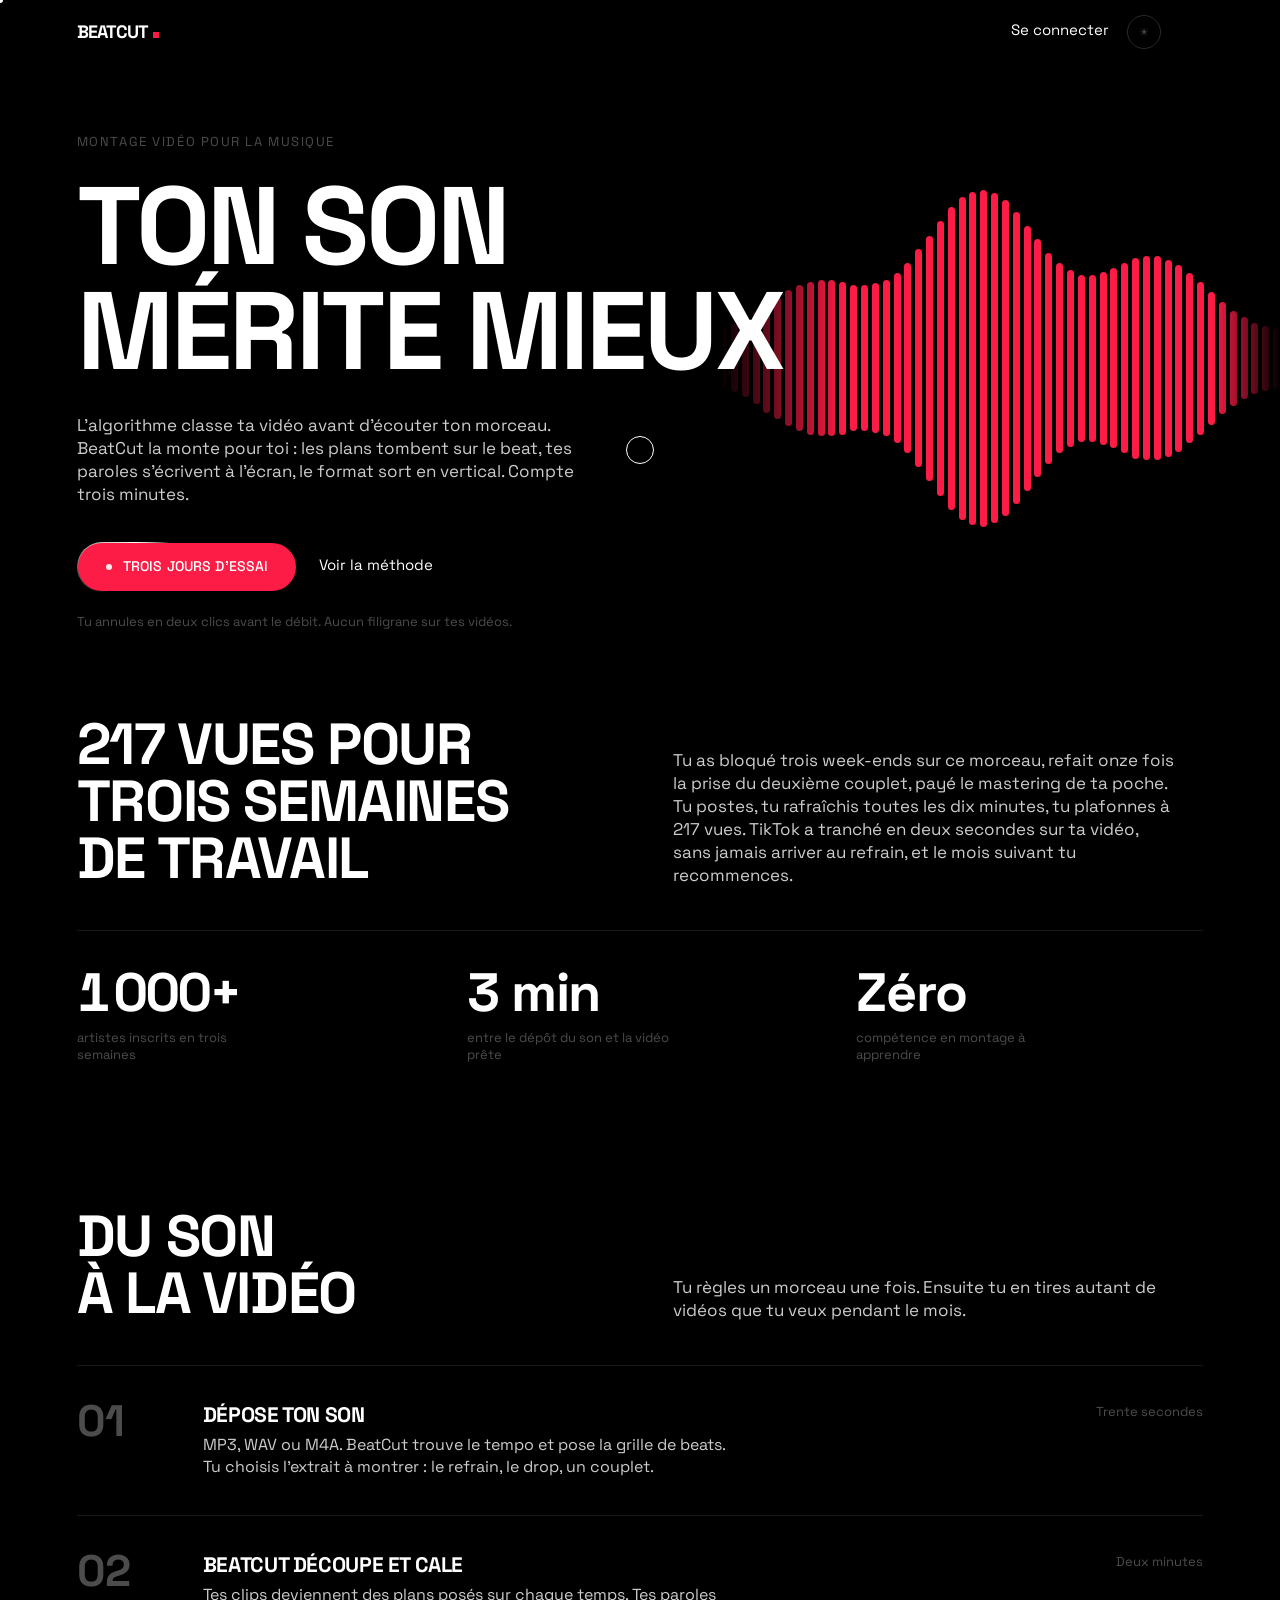
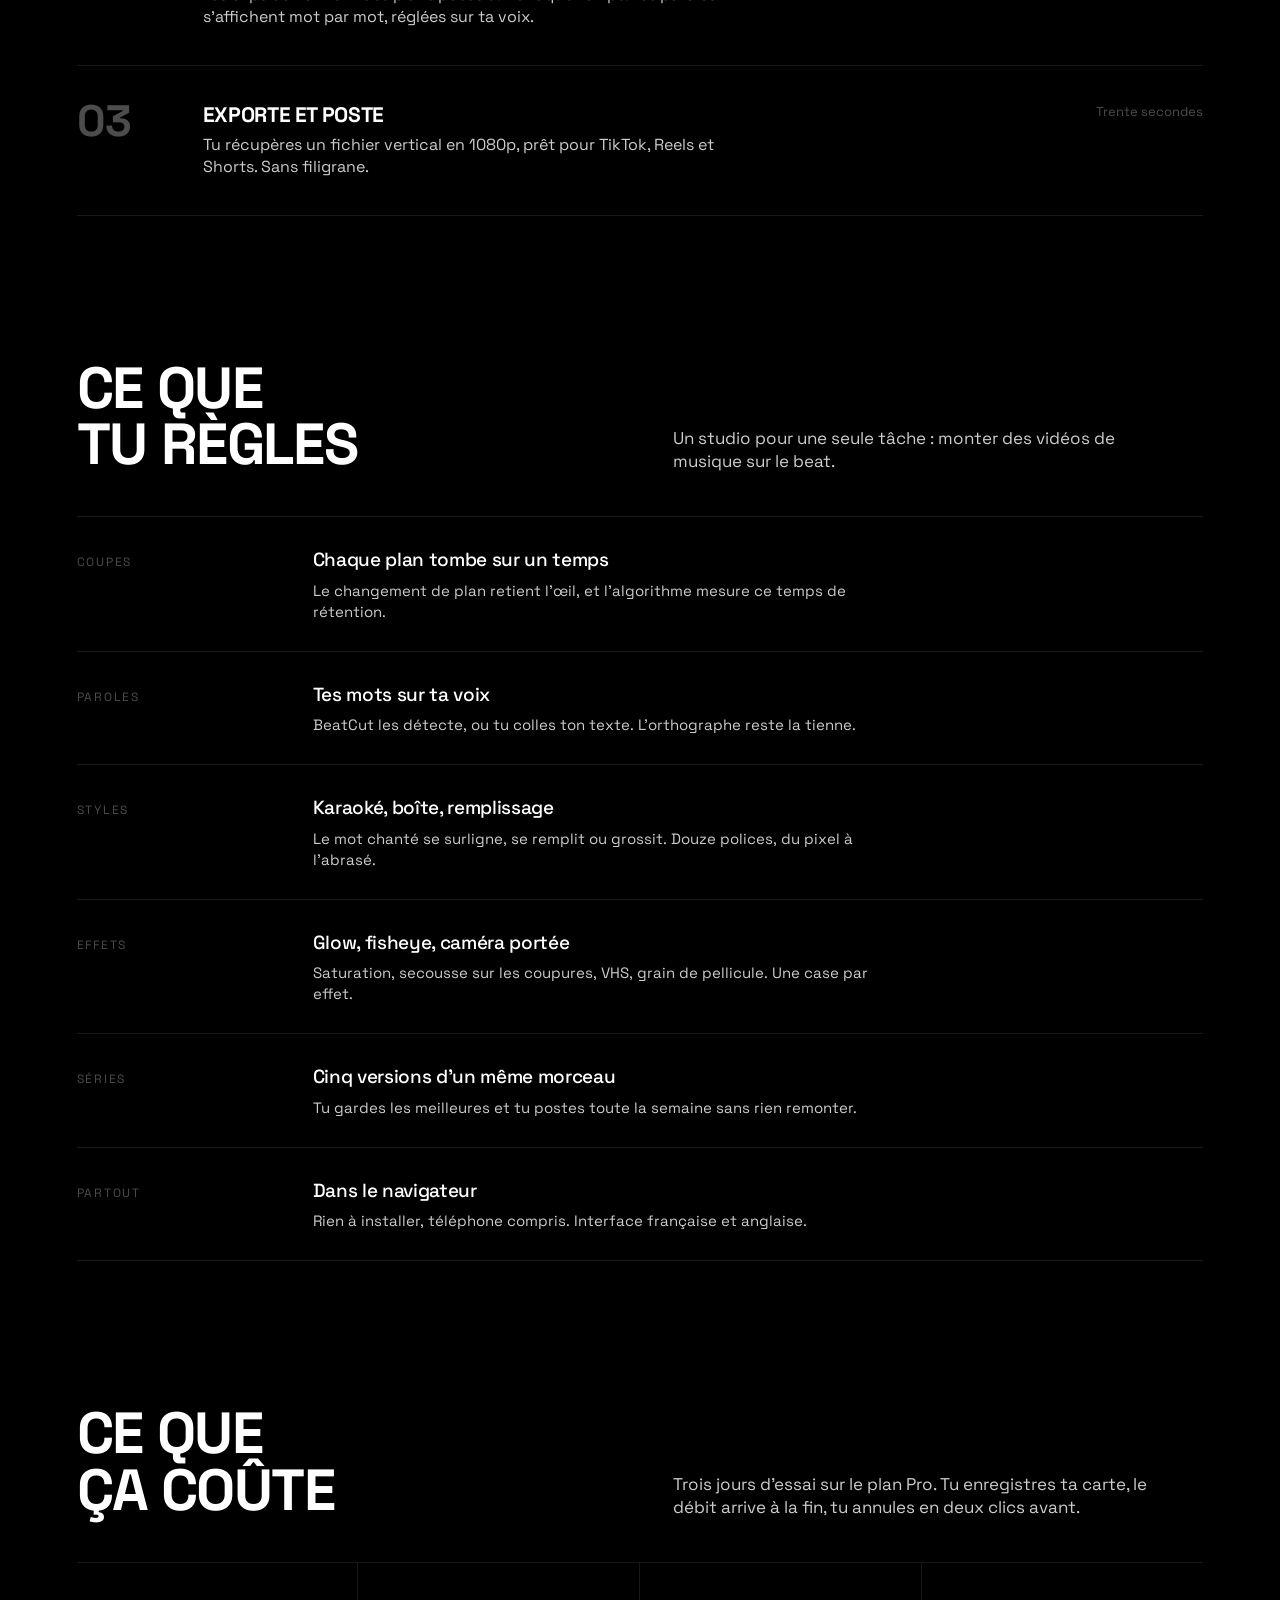
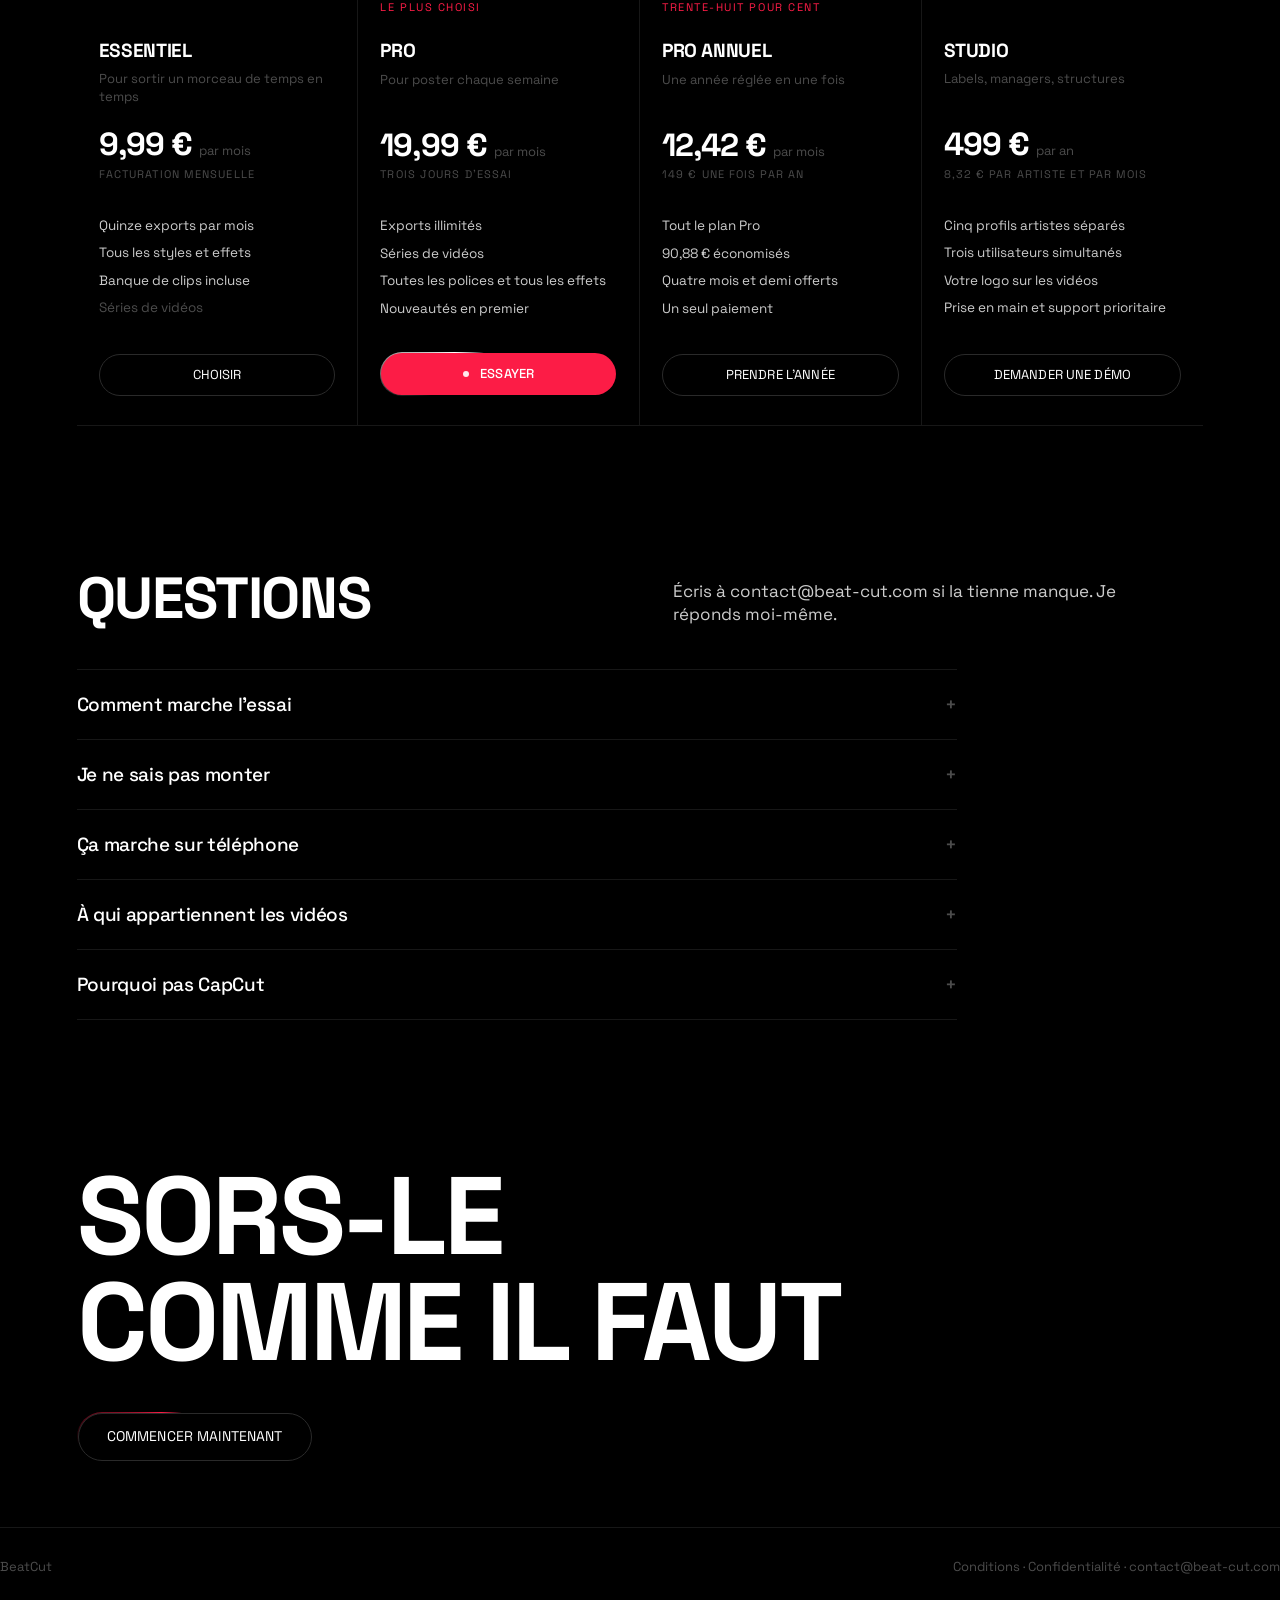
==== commit e2f5d698: "## Refonte V3 — Phases 1-3 livrées et testées ✅ (100 % PASS, 0 erreur JS) - **Landing** : remplacée " ====
--- a/frontend/public/landing.html
+++ b/frontend/public/landing.html
@@ -1,518 +1,405 @@
 <!DOCTYPE html>
-<html lang="fr">
+<html lang="fr" data-theme="dark">
 <head>
 <meta charset="UTF-8">
-<meta name="viewport" content="width=device-width, initial-scale=1.0">
-<title>BeatCut — Ton son. Un mois de vidéos.</title>
-<meta name="description" content="Dépose ton morceau : BeatCut détecte le tempo, monte tes clips sur le beat et écrit tes paroles à l'écran. 3 jours d'essai offerts — annulable en 2 clics.">
-<meta property="og:title" content="BeatCut — Ton son. Un mois de vidéos.">
-<meta property="og:description" content="L'outil des artistes : un son → une vidéo TikTok calée sur le beat, en 3 minutes.">
-<meta property="og:type" content="website">
-<meta property="og:url" content="https://beat-cut.com">
-<link rel="preconnect" href="https://fonts.googleapis.com">
-<link rel="preconnect" href="https://fonts.gstatic.com" crossorigin>
-<link href="https://fonts.googleapis.com/css2?family=Archivo+Black&family=Inter:wght@400;500;600;700&family=JetBrains+Mono:wght@500;700&display=swap" rel="stylesheet">
+<meta name="viewport" content="width=device-width, initial-scale=1">
+<title>BeatCut — Ton son mérite mieux</title>
+<meta name="description" content="Dépose ton morceau. BeatCut trouve le tempo, pose les plans sur le beat et écrit tes paroles à l'écran. Trois jours d'essai sur le plan Pro.">
+<link rel="preconnect" href="https://fonts.googleapis.com"><link rel="preconnect" href="https://fonts.gstatic.com" crossorigin>
+<link href="https://fonts.googleapis.com/css2?family=Space+Grotesk:wght@300;400;500;700&display=swap" rel="stylesheet">
 <style>
 /* ============================================================
-   BEATCUT LANDING — Nuit de studio · Rouge REC · Or comptable
-   Display: Archivo Black · Body: Inter · Timecodes: JetBrains Mono
+   BEATCUT — Monument obsidienne, signal cramoisi.
+   Une famille. Cinq couleurs. Une pilule rouge par écran.
+   Aucune ombre. Aucun rayon hors pilules.
 ============================================================ */
 :root{
-  --ink:#0B0E13; --panel:#12161D; --panel2:#171C25; --line:#232B36;
-  --text:#F4F6F8; --muted:#97A3B2;
-  --rec:#FF453A; --berry:#FF2D55;
-  --gold:#FFC959;
-  --grad:linear-gradient(135deg,#FF5C52,var(--rec) 45%,var(--berry));
-  --glow:0 0 0 1px rgba(255,69,58,.25),0 6px 30px rgba(255,45,85,.30);
-  --r:16px;
+  --void:#000; --ash:#cccccc; --frost:#ffffff; --graphite:#4c4c4c; --crimson:#fc1c46;
+  --hair:#171717; --hair-2:#2a2a2a;
+  --font:'Space Grotesk',ui-sans-serif,system-ui,-apple-system,sans-serif;
+  --pill:9999px; --ease:cubic-bezier(.2,.7,.2,1);
+  --s7:7px; --s9:9px; --s22:22px; --s29:29px; --s36:36px; --s43:43px; --s65:65px; --s72:72px; --s86:86px;
+  --max:1400px;
+}
+[data-theme="light"]{
+  --void:#ffffff; --ash:#3d3d3d; --frost:#000000; --graphite:#8a8a8a; --crimson:#e5062f;
+  --hair:#e8e8e8; --hair-2:#d2d2d2;
 }
 *{margin:0;padding:0;box-sizing:border-box}
-html{scroll-behavior:smooth}
-body{background:var(--ink);color:var(--text);font-family:Inter,system-ui,sans-serif;font-size:16px;line-height:1.6;-webkit-font-smoothing:antialiased;overflow-x:hidden}
-::selection{background:var(--rec);color:#fff}
-img{max-width:100%}
+html{scroll-behavior:smooth;background:var(--void)}
+body{background:var(--void);color:var(--ash);font-family:var(--font);font-size:16px;line-height:1.5;
+  -webkit-font-smoothing:antialiased;overflow-x:hidden;transition:background .3s var(--ease),color .3s var(--ease)}
+::selection{background:var(--crimson);color:#fff}
 a{color:inherit;text-decoration:none}
-.mono{font-family:'JetBrains Mono',monospace}
-html{-webkit-text-size-adjust:100%}
-html,body{overflow-x:hidden}
-.wrap{max-width:1120px;margin:0 auto;padding:0 24px}
-.disp{font-family:'Archivo Black',sans-serif;text-transform:uppercase;line-height:.95;letter-spacing:-.01em}
+button{background:none;border:none;font-family:inherit;color:inherit}
+.wrap{max-width:var(--max);margin:0 auto;padding:0 clamp(22px,6vw,126px)}
+
+/* ---------- Type ---------- */
+.display{font-size:clamp(42px,8.6vw,112px);font-weight:700;line-height:.96;letter-spacing:-.028em;text-transform:uppercase;color:var(--frost)}
+.h-lg{font-size:clamp(30px,4.6vw,58px);font-weight:700;line-height:.98;letter-spacing:-.024em;text-transform:uppercase;color:var(--frost)}
+.h-sm{font-size:21px;font-weight:700;line-height:1.2;letter-spacing:-.018em;text-transform:uppercase;color:var(--frost)}
+.lead{font-size:17px;line-height:1.35;color:var(--ash);max-width:46ch}
+.eyebrow{font-size:13px;text-transform:uppercase;letter-spacing:.12em;color:var(--graphite)}
+.meta{font-size:13px;color:var(--graphite);line-height:1.3}
+
+/* ---------- Curseur ---------- */
+@media (hover:hover) and (pointer:fine){
+  body{cursor:none}
+  a,button,input,label,[data-hit]{cursor:none}
+  .cur,.cur-ring{position:fixed;top:0;left:0;z-index:999;pointer-events:none;border-radius:var(--pill);mix-blend-mode:difference}
+  .cur{width:6px;height:6px;background:#fff;transform:translate(-50%,-50%)}
+  .cur-ring{width:28px;height:28px;border:1px solid #fff;transition:width .22s var(--ease),height .22s var(--ease),opacity .22s}
+  body.hit .cur-ring{width:48px;height:48px}
+  body.hit .cur{opacity:0}
+  body.down .cur-ring{width:20px;height:20px}
+}
 
 /* ---------- Boutons ---------- */
-.btn{display:inline-flex;align-items:center;gap:10px;font-weight:700;font-size:16px;padding:16px 28px;border-radius:14px;border:none;cursor:pointer;transition:transform .15s,box-shadow .2s;font-family:Inter}
-.btn.rec{background:var(--grad);color:#fff;box-shadow:var(--glow)}
-.btn.rec:hover{transform:translateY(-2px);box-shadow:0 0 0 1px rgba(255,69,58,.4),0 10px 40px rgba(255,45,85,.45)}
-.btn.rec:active{transform:scale(.98)}
-.btn.ghost{background:transparent;color:var(--text);border:1px solid var(--line)}
-.btn.ghost:hover{border-color:var(--rec)}
-.btn .dot{width:9px;height:9px;border-radius:50%;background:#fff;animation:blink 1.6s infinite}
-@keyframes blink{50%{opacity:.35}}
-.under{display:block;margin-top:10px;font-size:13px;color:var(--muted)}
-
-/* ---------- Nav ---------- */
-nav{position:sticky;top:0;z-index:100;background:rgba(11,14,19,.82);backdrop-filter:blur(14px);border-bottom:1px solid var(--line)}
-.nav-in{display:flex;align-items:center;justify-content:space-between;height:64px}
-.logo{display:flex;align-items:center;gap:9px;font-family:'Archivo Black';font-size:19px;letter-spacing:.02em}
-.logo i{width:9px;height:9px;border-radius:50%;background:var(--rec);box-shadow:0 0 12px var(--rec);animation:blink 2.2s infinite}
-.logo b{color:var(--rec)}
-.nav-r{display:flex;gap:14px;align-items:center}
-.nav-r a.plain{color:var(--muted);font-size:14.5px;font-weight:500}
-.nav-r a.plain:hover{color:var(--text)}
-.nav-r .btn{padding:10px 20px;font-size:14.5px}
-
-/* ---------- Bannière promo (optionnelle, honnête) ---------- */
-#promo{display:none;background:linear-gradient(90deg,#2A1214,#1E0F16);border-bottom:1px solid rgba(255,69,58,.4);text-align:center;padding:10px 16px;font-size:14px}
-#promo b{color:var(--gold)}
-
-/* ---------- HÉRO ---------- */
-.hero{position:relative;padding:84px 0 70px;overflow:hidden}
-.hero::before{content:'';position:absolute;top:-46%;left:50%;transform:translateX(-50%);width:900px;height:900px;background:radial-gradient(closest-side,rgba(255,45,85,.12),transparent 70%);pointer-events:none}
-.hero-in{display:flex;justify-content:center;text-align:center}
-.hero-center{max-width:780px}
-.hero-center .kicker{justify-content:center}
-.hero-center p.lead{margin-left:auto;margin-right:auto;max-width:560px}
-.hero-center .proof{justify-content:center}
-.kicker{display:inline-flex;align-items:center;gap:8px;font-family:'JetBrains Mono';font-size:12.5px;font-weight:700;letter-spacing:.14em;color:var(--rec);text-transform:uppercase;margin-bottom:22px}
-.kicker::before{content:'';width:22px;height:2px;background:var(--rec)}
-h1{font-size:clamp(42px,6.2vw,74px)}
-h1 .hit{color:var(--rec);text-shadow:0 0 34px rgba(255,69,58,.45)}
-.hero p.lead{margin:24px auto 34px;font-size:19px;color:var(--muted);max-width:560px}
-.hero p.lead b{color:var(--text)}
-.proof{display:flex;gap:26px;margin-top:38px;flex-wrap:wrap}
-.proof div{font-size:13.5px;color:var(--muted)}
-.proof b{display:block;font-family:'JetBrains Mono';font-size:21px;font-weight:700;color:var(--text)}
-.proof b em{font-style:normal;color:var(--rec)}
-
-/* ---------- Ticker ---------- */
-.ticker{border-top:1px solid var(--line);border-bottom:1px solid var(--line);background:var(--panel);overflow:hidden;transform:rotate(-1.2deg);margin:26px -20px;padding:13px 0}
-.ticker-in{display:flex;gap:38px;white-space:nowrap;animation:tick 26s linear infinite;width:max-content}
-.ticker-in span{font-family:'Archivo Black';font-size:15px;text-transform:uppercase;letter-spacing:.06em;color:var(--muted)}
-.ticker-in span::after{content:'⏺';color:var(--rec);margin-left:38px;font-size:11px}
-@keyframes tick{to{transform:translateX(-50%)}}
-
-/* ---------- Sections ---------- */
-section{padding:92px 0}
-.sec-head{text-align:center}
-.sec-head .sub{margin-left:auto;margin-right:auto}
-.eyebrow{font-family:'JetBrains Mono';font-size:12.5px;font-weight:700;letter-spacing:.16em;text-transform:uppercase;color:var(--rec);margin-bottom:16px}
-h2{font-size:clamp(30px,4.4vw,50px)}
-.sub{color:var(--muted);font-size:17.5px;margin-top:16px;max-width:640px}
-
-/* Problème */
-.pain{background:var(--panel);border-top:1px solid var(--line);border-bottom:1px solid var(--line)}
-.pain-in{display:grid;grid-template-columns:1fr 1fr;gap:60px;align-items:center}
-.views{font-family:'JetBrains Mono';font-weight:700;background:var(--ink);border:1px solid var(--line);border-radius:var(--r);padding:30px;position:relative}
-.views .row{display:flex;justify-content:space-between;padding:13px 0;border-bottom:1px dashed var(--line);font-size:14.5px;color:var(--muted)}
-.views .row:last-child{border:none}
-.views .row b{color:var(--text)}
-.views .row.bad b{color:var(--rec)}
-.views .tag{position:absolute;top:-13px;left:26px;background:var(--rec);color:#fff;font-size:11px;letter-spacing:.1em;padding:5px 12px;border-radius:8px}
-
-/* 3 étapes — vraie séquence, numéros mérités */
-.steps{display:grid;grid-template-columns:repeat(3,1fr);gap:22px;margin-top:52px}
-.step{background:var(--panel);border:1px solid var(--line);border-radius:var(--r);padding:30px;position:relative;transition:transform .18s,border-color .18s}
-.step:hover{transform:translateY(-4px);border-color:rgba(255,69,58,.4)}
-.step .n{font-family:'JetBrains Mono';font-size:12px;font-weight:700;color:var(--rec);letter-spacing:.12em}
-.step h3{font-size:21px;margin:12px 0 10px;font-weight:700}
-.step p{color:var(--muted);font-size:15px}
-.step .t{font-family:'JetBrains Mono';font-size:12px;color:var(--gold);margin-top:16px;display:block}
-
-/* Features */
-.feats{display:grid;grid-template-columns:repeat(3,1fr);gap:18px;margin-top:52px}
-.feat{background:var(--panel);border:1px solid var(--line);border-radius:var(--r);padding:26px;transition:transform .18s,border-color .18s}
-.feat:hover{transform:translateY(-3px);border-color:rgba(255,69,58,.35)}
-.feat .ic{font-size:24px;margin-bottom:12px}
-.feat h3{font-size:17px;font-weight:700;margin-bottom:7px}
-.feat p{color:var(--muted);font-size:14.5px}
-
-/* Avant / Après */
-.ba{display:grid;grid-template-columns:1fr 1fr;gap:22px;margin-top:52px}
-.ba .side{border-radius:var(--r);border:1px solid var(--line);padding:30px;background:var(--panel)}
-.ba .side.after{border-color:rgba(255,69,58,.45);background:linear-gradient(170deg,#1A1216,var(--panel) 60%);box-shadow:var(--glow)}
-.ba .lab{font-family:'JetBrains Mono';font-size:12px;font-weight:700;letter-spacing:.14em;text-transform:uppercase;color:var(--muted);margin-bottom:18px}
-.ba .side.after .lab{color:var(--rec)}
-.ba ul{list-style:none}
-.ba li{padding:9px 0;font-size:15.5px;color:var(--muted);display:flex;gap:11px}
-.ba li::before{content:'✕';color:#5B6674;font-weight:700}
-.ba .after li{color:var(--text)}
-.ba .after li::before{content:'✓';color:var(--rec)}
-
-/* Preuve */
-
-
-
-
-
-/* ---------- PRICING ---------- */
-.pricing{background:var(--panel);border-top:1px solid var(--line);border-bottom:1px solid var(--line)}
-
-
-
-.plans{display:grid;grid-template-columns:repeat(4,1fr);gap:18px;margin-top:44px;align-items:stretch}
-.plan{background:var(--ink);border:1px solid var(--line);border-radius:20px;padding:34px 30px;display:flex;flex-direction:column;position:relative}
-.plan.star{border-color:var(--rec);box-shadow:var(--glow);transform:scale(1.03)}
-.plan.gold{border-color:rgba(255,201,89,.65);box-shadow:0 0 0 1px rgba(255,201,89,.25),0 6px 30px rgba(255,201,89,.14)}
-.plan.gold .badge{background:linear-gradient(135deg,#FFD97A,var(--gold) 60%,#E8A93C);color:#1A1204}
-.plan.gold li::before{color:var(--gold)}
-.plan .peryear{font-family:'JetBrains Mono';font-size:12.5px;color:var(--gold);margin-top:4px;min-height:18px}
-.plan .badge{position:absolute;top:-14px;left:50%;transform:translateX(-50%);background:var(--grad);color:#fff;font-size:12px;font-weight:700;letter-spacing:.08em;text-transform:uppercase;padding:6px 16px;border-radius:20px;white-space:nowrap}
-.plan h3{font-size:19px;font-weight:700}
-.plan .for{color:var(--muted);font-size:13.5px;margin-top:5px;min-height:20px}
-.price{margin:24px 0 6px;display:flex;align-items:baseline;gap:8px}
-.price b{font-family:'JetBrains Mono';font-size:44px;font-weight:700;letter-spacing:-.02em}
-.price span{color:var(--muted);font-size:15px}
-
-
-.plan ul{list-style:none;margin:26px 0 30px;flex:1}
-.plan li{padding:8px 0;font-size:15px;color:var(--muted);display:flex;gap:10px}
-.plan li::before{content:'✓';color:var(--rec);font-weight:700}
-.plan li.no{opacity:.45}
-.plan li.no::before{content:'—';color:var(--muted)}
-.plan .btn{justify-content:center}
-.assure{display:flex;gap:28px;justify-content:center;margin-top:40px;flex-wrap:wrap}
-.assure div{font-size:13.5px;color:var(--muted);display:flex;align-items:center;gap:8px}
-.assure b{color:var(--text);font-weight:600}
-
-/* FAQ */
-.faq{max-width:760px;margin:52px auto 0}
-.qa{border:1px solid var(--line);border-radius:14px;background:var(--panel);margin-bottom:12px;overflow:hidden}
-.qa button{width:100%;text-align:left;background:none;border:none;color:var(--text);font-family:Inter;font-size:16.5px;font-weight:600;padding:20px 24px;cursor:pointer;display:flex;justify-content:space-between;align-items:center;gap:16px}
-.qa button::after{content:'+';font-family:'JetBrains Mono';font-size:20px;color:var(--rec);transition:transform .2s}
-.qa.open button::after{transform:rotate(45deg)}
-.qa .a{max-height:0;overflow:hidden;transition:max-height .3s ease;color:var(--muted);font-size:15.5px}
-.qa.open .a{max-height:260px}
-.qa .a div{padding:0 24px 22px}
-
-/* CTA final */
-.final{text-align:center;position:relative;overflow:hidden}
-.final::before{content:'';position:absolute;left:50%;top:50%;transform:translate(-50%,-50%);width:820px;height:820px;background:radial-gradient(closest-side,rgba(255,45,85,.14),transparent 70%);pointer-events:none}
-.final h2{font-size:clamp(34px,5.4vw,62px)}
-.final .btn{margin-top:36px}
-
-footer{border-top:1px solid var(--line);padding:36px 0;color:var(--muted);font-size:13.5px}
-.foot{display:flex;justify-content:space-between;align-items:center;gap:18px;flex-wrap:wrap}
-
-/* Sticky CTA mobile */
-#sticky{position:fixed;left:0;right:0;bottom:0;z-index:90;padding:12px 16px calc(12px + env(safe-area-inset-bottom));background:rgba(11,14,19,.9);backdrop-filter:blur(12px);border-top:1px solid var(--line);display:none}
-#sticky .btn{width:100%;justify-content:center;padding:15px}
-
-/* Reveal on scroll */
-.rv{opacity:0;transform:translateY(22px);transition:opacity .6s ease,transform .6s ease}
+.pill{display:inline-flex;align-items:center;gap:11px;background:var(--crimson);color:#fff;border-radius:var(--pill);
+  padding:0 28px;height:48px;font-size:14px;font-weight:500;text-transform:uppercase;letter-spacing:.01em;
+  transition:background .18s var(--ease),transform .18s var(--ease)}
+.pill:hover{background:#ff3559}
+.pill:active{transform:scale(.98)}
+.pill .dot{width:6px;height:6px;border-radius:var(--pill);background:#fff;opacity:.9}
+/* Liseré qui tourne autour des actions à repérer */
+.halo{position:relative;display:inline-block;border-radius:var(--pill);padding:1px;overflow:hidden;isolation:isolate}
+.halo::before{content:'';position:absolute;inset:-160%;z-index:-1;
+  background:conic-gradient(from 0deg,transparent 0 70%,var(--frost) 82%,transparent 90%);
+  animation:turn 5s linear infinite}
+.halo.soft::before{background:conic-gradient(from 0deg,transparent 0 74%,var(--crimson) 85%,transparent 92%);animation-duration:6.5s}
+@keyframes turn{to{transform:rotate(360deg)}}
+.pill-ghost{display:inline-flex;align-items:center;gap:11px;background:var(--void);color:var(--frost);
+  border:1px solid var(--hair-2);border-radius:var(--pill);padding:0 28px;height:48px;font-size:14px;
+  text-transform:uppercase;letter-spacing:.01em;transition:border-color .2s var(--ease)}
+.pill-ghost:hover{border-color:var(--frost)}
+.link{position:relative;display:inline-block;color:var(--frost);font-size:15px;padding-bottom:3px}
+.link::after{content:'';position:absolute;left:0;bottom:0;width:100%;height:1px;background:currentColor;
+  transform:scaleX(0);transform-origin:right;transition:transform .3s var(--ease)}
+.link:hover::after{transform:scaleX(1);transform-origin:left}
+
+/* ---------- En-tête ---------- */
+.head{position:fixed;top:0;left:0;right:0;z-index:120;height:64px;
+  background:color-mix(in srgb,var(--void) 82%,transparent);backdrop-filter:blur(10px)}
+.head-in{max-width:var(--max);margin:0 auto;padding:0 clamp(22px,6vw,126px);height:100%;
+  display:flex;align-items:center;justify-content:space-between;gap:var(--s22)}
+.mark{display:inline-flex;align-items:flex-end;font-weight:700;font-size:18px;letter-spacing:-.045em;
+  color:var(--frost);text-transform:uppercase;line-height:1}
+.mark i{width:6px;height:6px;background:var(--crimson);margin-left:5px;margin-bottom:3px}
+.head-r{display:flex;align-items:center;gap:18px}
+.theme{width:34px;height:34px;border:1px solid var(--hair-2);border-radius:var(--pill);display:grid;place-items:center;
+  font-size:11px;color:var(--graphite);transition:border-color .2s,color .2s}
+.theme:hover{border-color:var(--frost);color:var(--frost)}
+.burger{width:24px;height:12px;display:flex;flex-direction:column;justify-content:space-between}
+.burger span{display:block;height:1px;background:var(--frost);transition:transform .3s var(--ease),opacity .2s}
+body.menu .burger span:nth-child(1){transform:translateY(5.5px) rotate(45deg)}
+body.menu .burger span:nth-child(2){opacity:0}
+body.menu .burger span:nth-child(3){transform:translateY(-5.5px) rotate(-45deg)}
+.overlay{position:fixed;inset:0;z-index:110;background:var(--void);display:flex;align-items:center;
+  clip-path:inset(0 0 100% 0);transition:clip-path .5s var(--ease);pointer-events:none}
+body.menu .overlay{clip-path:inset(0 0 0 0);pointer-events:auto}
+.overlay nav{display:flex;flex-direction:column;gap:6px}
+.overlay nav a{font-size:clamp(30px,5vw,58px);font-weight:700;line-height:1.05;letter-spacing:-.024em;
+  text-transform:uppercase;color:var(--frost);opacity:.32;transition:opacity .25s var(--ease)}
+.overlay nav a:hover{opacity:1}
+
+/* ---------- Héro ---------- */
+.hero{position:relative;padding:132px 0 var(--s86);overflow:hidden}
+.hero .wrap{position:relative;z-index:2}
+.hero .lead{margin-top:var(--s29)}
+.acts{display:flex;align-items:center;gap:var(--s22);margin-top:var(--s36);flex-wrap:wrap}
+.wf{position:absolute;z-index:1;right:0;top:50%;transform:translateY(-50%);
+  width:min(560px,46vw);height:min(340px,34vw);display:flex;align-items:center;gap:4px;pointer-events:none;
+  -webkit-mask-image:linear-gradient(90deg,transparent,#000 22%,#000 88%,transparent);
+  mask-image:linear-gradient(90deg,transparent,#000 22%,#000 88%,transparent)}
+.wf i{flex:1;background:var(--crimson);border-radius:var(--pill);transform-origin:center;
+  animation:pulse 1.1s var(--ease) infinite alternate;will-change:transform}
+@keyframes pulse{from{transform:scaleY(.34)}to{transform:scaleY(1)}}
+@media (max-width:960px){.wf{display:none}}
+
+/* ---------- Rythme ---------- */
+section{padding:var(--s72) 0}
+.sec-head{display:grid;grid-template-columns:1fr 1fr;gap:var(--s65);align-items:end;margin-bottom:var(--s43)}
+@media (max-width:900px){.sec-head{grid-template-columns:1fr;gap:var(--s22)}}
+
+.figs{display:grid;grid-template-columns:repeat(3,1fr);gap:var(--s43);border-top:1px solid var(--hair);padding-top:var(--s36)}
+.fig b{display:block;font-size:clamp(34px,4.4vw,54px);font-weight:700;line-height:.98;letter-spacing:-.024em;
+  color:var(--frost);font-variant-numeric:tabular-nums}
+.fig span{display:block;margin-top:var(--s9);font-size:13px;color:var(--graphite);max-width:26ch;line-height:1.35}
+@media (max-width:760px){.figs{grid-template-columns:1fr;gap:var(--s22)}}
+
+.steps{border-top:1px solid var(--hair)}
+.step{display:grid;grid-template-columns:90px 1fr 200px;gap:var(--s36);align-items:start;
+  padding:var(--s36) 0;border-bottom:1px solid var(--hair)}
+.step .no{font-size:clamp(28px,3.6vw,44px);font-weight:700;line-height:.9;letter-spacing:-.024em;
+  color:var(--graphite);transition:color .3s var(--ease)}
+.step:hover .no{color:var(--crimson)}
+.step p{margin-top:var(--s7);font-size:16px;color:var(--ash);line-height:1.4;max-width:54ch}
+.step .t{font-size:13px;color:var(--graphite);text-align:right}
+@media (max-width:900px){.step{grid-template-columns:1fr;gap:var(--s9)}.step .t{text-align:left}}
+
+.caps{border-top:1px solid var(--hair)}
+.cap{display:grid;grid-template-columns:200px 1fr;gap:var(--s36);padding:var(--s29) 0;
+  border-bottom:1px solid var(--hair);align-items:baseline}
+.cap .k{font-size:12px;text-transform:uppercase;letter-spacing:.14em;color:var(--graphite);transition:color .25s var(--ease)}
+.cap:hover .k{color:var(--crimson)}
+.cap h3{font-size:19px;font-weight:500;color:var(--frost);letter-spacing:-.018em}
+.cap p{margin-top:5px;color:var(--ash);line-height:1.4;max-width:58ch;font-size:15px}
+@media (max-width:900px){.cap{grid-template-columns:1fr;gap:var(--s7)}}
+
+.plans{display:grid;grid-template-columns:repeat(4,1fr);border-top:1px solid var(--hair);border-bottom:1px solid var(--hair)}
+.plan{padding:var(--s36) var(--s22) var(--s29);border-right:1px solid var(--hair);display:flex;flex-direction:column}
+.plan:last-child{border-right:none}
+.plan .tagline{min-height:16px;font-size:11px;letter-spacing:.14em;text-transform:uppercase;color:var(--crimson);margin-bottom:var(--s22)}
+.plan h3{font-size:19px;font-weight:700;text-transform:uppercase;letter-spacing:-.02em;color:var(--frost)}
+.plan .who{margin-top:5px;font-size:13px;color:var(--graphite);min-height:36px;line-height:1.35}
+.plan .amt{margin:var(--s22) 0 5px;display:flex;align-items:baseline;gap:7px}
+.plan .amt b{font-size:32px;font-weight:700;letter-spacing:-.03em;color:var(--frost);line-height:1}
+.plan .amt span{font-size:13px;color:var(--graphite)}
+.plan .note{font-size:11px;letter-spacing:.1em;text-transform:uppercase;color:var(--graphite);min-height:24px}
+.plan ul{list-style:none;margin:var(--s22) 0 var(--s29);flex:1}
+.plan li{font-size:13.5px;color:var(--ash);padding:5px 0;line-height:1.3}
+.plan li.off{color:var(--graphite)}
+.plan .pill,.plan .pill-ghost{height:42px;font-size:13px;padding:0 20px;justify-content:center}
+.plan .halo{width:100%;display:block}
+.plan .halo .pill{width:100%;height:42px;font-size:13px}
+@media (max-width:1000px){.plans{grid-template-columns:1fr 1fr}.plan{border-bottom:1px solid var(--hair)}.plan:nth-child(2){border-right:none}}
+@media (max-width:620px){.plans{grid-template-columns:1fr}.plan{border-right:none}}
+
+.faq{border-top:1px solid var(--hair);max-width:880px}
+.qa{border-bottom:1px solid var(--hair)}
+.qa>button{width:100%;display:flex;justify-content:space-between;align-items:center;gap:var(--s29);
+  padding:var(--s22) 0;text-align:left;font-size:19px;font-weight:500;color:var(--frost);letter-spacing:-.018em}
+.qa>button i{font-style:normal;font-size:19px;color:var(--graphite);transition:transform .3s var(--ease),color .2s}
+.qa.open>button i{transform:rotate(45deg);color:var(--crimson)}
+.qa .a{max-height:0;overflow:hidden;transition:max-height .35s var(--ease)}
+.qa.open .a{max-height:240px}
+.qa .a p{padding-bottom:var(--s22);color:var(--ash);line-height:1.45;max-width:66ch;font-size:15px}
+
+.foot{padding:var(--s29) 0;display:flex;justify-content:space-between;gap:var(--s22);flex-wrap:wrap;border-top:1px solid var(--hair)}
+.foot,.foot a{font-size:13px;color:var(--graphite)}
+.foot a:hover{color:var(--ash)}
+
+.rv{opacity:0;transform:translateY(12px);transition:opacity .6s var(--ease),transform .6s var(--ease)}
 .rv.in{opacity:1;transform:none}
-
-/* ---------- Responsive ---------- */
-@media (max-width:920px){
-  .hero{padding:56px 0 50px}
-  .pain-in{grid-template-columns:1fr;gap:40px}
-  .steps,.feats{grid-template-columns:1fr}
-  .ba,.quotes{grid-template-columns:1fr}
-  .plans{grid-template-columns:1fr 1fr;gap:18px}
-  .plan.star{transform:none}
-  section{padding:66px 0}
-  #sticky{display:block}
-  footer{padding-bottom:96px}
-}
-@media (max-width:600px){
-  .plans{grid-template-columns:1fr;gap:26px}
-  /* --- nav compacte : logo + Connexion + CTA, plus aucun débordement --- */
-  .nav-in{height:58px;gap:8px}
-  .logo{flex-shrink:0}
-  .logo span{font-size:17px}
-  .nav-r{gap:12px;flex-shrink:0}
-  .nav-r a.plain{display:none}
-  .nav-r a.plain[href="/login"]{display:inline;white-space:nowrap;font-size:13.5px}
-  .nav-r .btn{padding:9px 14px;font-size:13.5px;white-space:nowrap;border-radius:10px}
-  /* --- hero : titre calibré, CTA pleine largeur, un seul CTA visible --- */
-  .hero{padding:44px 0 44px}
-  h1{font-size:clamp(34px,10.5vw,42px)}
-  .disp{overflow-wrap:break-word}
-  .hero p.lead{font-size:16px;margin:18px auto 26px}
-  .hero .btn{width:100%;justify-content:center;padding:16px}
-  .kicker{font-size:11px;letter-spacing:.12em}
-  .kicker::before{display:none}
-  .proof{gap:18px;margin-top:28px;justify-content:center}
-  .proof b{font-size:18px}
-  section{padding:54px 0}
-  h2.disp{font-size:clamp(26px,7.6vw,34px)}
-  .btn{font-size:15px}
-}
-@media (prefers-reduced-motion:reduce){
-  *,.ticker-in{animation:none!important;transition:none!important}
-  .rv{opacity:1;transform:none}
-}
+@media (prefers-reduced-motion:reduce){*{animation:none!important;transition:none!important}.rv{opacity:1;transform:none}}
 </style>
 </head>
 <body>
 
-<div id="promo"><b>-10 %</b> avec le code <b class="mono" id="promoCode">TIKTOK10</b> — pour ceux qui viennent de TikTok ⏺</div>
-
-<nav>
-  <div class="wrap nav-in">
-    <a class="logo" href="#"><i></i><span>BEAT<b>CUT</b></span></a>
-    <div class="nav-r">
-      <a class="plain" href="#comment">Comment ça marche</a>
-      <a class="plain" href="#tarifs">Tarifs</a>
-      <a class="plain" href="/login">Connexion</a>
-      <a class="btn rec" href="/login">Créer ma vidéo</a>
-    </div>
-  </div>
-</nav>
-
-<header class="hero">
-  <div class="wrap hero-in">
-    <div class="hero-center">
-      <div class="kicker">Fait par un artiste, pour les artistes</div>
-      <h1 class="disp">Ton son mérite<br>mieux que <span class="hit">200 vues</span></h1>
-      <p class="lead">TikTok ne juge pas ta musique — il juge ta vidéo. <b>BeatCut monte ta vidéo à ta place</b> : plans calés sur le beat, paroles écrites à l'écran, format TikTok natif. En 3 minutes.</p>
-      <a class="btn rec" href="/login"><span class="dot"></span>Essaie 3 jours offerts</a>
-      <span class="under">3 jours offerts · Annulable en 2 clics avant le débit</span>
-      <div class="proof">
-        <div><b>1 000<em>+</em></b>artistes inscrits</div>
-        <div><b>3 min</b>du son à la vidéo</div>
-        <div><b>0</b>compétence en montage</div>
-      </div>
-    </div>
-  </div>
-  <div class="ticker" aria-hidden="true">
-    <div class="ticker-in" id="ticker">
-      <span>Rap FR</span><span>Plugg</span><span>Drill</span><span>Hyperpop</span><span>Afro</span><span>Cloud</span><span>Jersey</span><span>Rage</span><span>Trap</span><span>Shatta</span>
+<div class="cur"></div><div class="cur-ring"></div>
+
+<header class="head">
+  <div class="head-in">
+    <a href="/" class="mark" data-hit>Beatcut<i></i></a>
+    <div class="head-r">
+      <a class="link" href="/login" data-hit>Se connecter</a>
+      <button class="theme" id="theme" onclick="swapTheme()" aria-label="Changer de thème" data-hit>☀</button>
+      <button class="burger" onclick="document.body.classList.toggle('menu')" aria-label="Menu" data-hit><span></span><span></span><span></span></button>
     </div>
   </div>
 </header>
 
-<section class="pain">
-  <div class="wrap pain-in">
-    <div class="rv">
-      <div class="eyebrow">Le vrai problème</div>
-      <h2 class="disp">L'algo ne juge pas ta musique.<br>Il juge ta vidéo.</h2>
-      <p class="sub">Trois semaines sur le mix, les prises refaites la nuit… et le jour de la sortie, une pochette fixe avec le son derrière. L'algo la classe en 2 secondes : personne ne s'arrête, ton morceau n'existe pas. Le problème n'a jamais été ta musique.</p>
-    </div>
-    <div class="views rv">
-      <div class="tag">Vécu · vérifiable</div>
-      <div class="row bad"><span>Pochette fixe + son</span><b>217 vues</b></div>
-      <div class="row"><span>Même son, vidéo calée sur le beat</span><b>Rétention ×2,2</b></div>
-      <div class="row"><span>Temps de montage</span><b>2 h → 3 min</b></div>
-      <div class="row"><span>Compétence requise</span><b>Aucune</b></div>
-    </div>
+<div class="overlay">
+  <div class="wrap">
+    <nav>
+      <a href="#methode" onclick="document.body.classList.remove('menu')" data-hit>La méthode</a>
+      <a href="#studio" onclick="document.body.classList.remove('menu')" data-hit>Le studio</a>
+      <a href="#tarifs" onclick="document.body.classList.remove('menu')" data-hit>Tarifs</a>
+      <a href="#faq" onclick="document.body.classList.remove('menu')" data-hit>Questions</a>
+      <a href="/login" onclick="document.body.classList.remove('menu')" data-hit>Se connecter</a>
+    </nav>
   </div>
-</section>
-
-<section id="comment">
-  <div class="wrap">
-    <div class="rv sec-head">
-      <div class="eyebrow">Comment ça marche</div>
-      <h2 class="disp">Trois minutes, trois étapes</h2>
-    </div>
-    <div class="steps">
-      <div class="step rv">
-        <div class="n mono">ÉTAPE 01</div>
-        <h3>Dépose ton son</h3>
-        <p>MP3, WAV ou M4A. BeatCut détecte le tempo et pose la grille de beats tout seul. Choisis ton extrait — le refrain, le drop, ce que tu veux.</p>
-        <span class="t mono">⏱ 30 secondes</span>
-      </div>
-      <div class="step rv">
-        <div class="n mono">ÉTAPE 02</div>
-        <h3>Le beat fait le montage</h3>
-        <p>Tes clips (ou notre banque de clips incluse) sont découpés en plans et placés sur chaque temps. Tes paroles s'écrivent à l'écran, mot par mot, calées sur ta voix.</p>
-        <span class="t mono">⏱ 2 minutes</span>
-      </div>
-      <div class="step rv">
-        <div class="n mono">ÉTAPE 03</div>
-        <h3>Exporte. Poste. Recommence.</h3>
-        <p>Vidéo verticale 1080p prête pour TikTok, Reels et Shorts. Un morceau réglé une fois = des vidéos à volonté pour tout le mois.</p>
-        <span class="t mono">⏱ 30 secondes</span>
-      </div>
-    </div>
-  </div>
-</section>
-
-<section style="padding-top:0">
-  <div class="wrap">
-    <div class="rv sec-head">
-      <div class="eyebrow">Ce que tu as en main</div>
-      <h2 class="disp">Un studio de promo complet</h2>
-    </div>
-    <div class="feats">
-      <div class="feat rv"><div class="ic">🥁</div><h3>Coupes sur le beat</h3><p>Chaque changement de plan tombe sur un temps. C'est ça qui retient l'œil — et l'algo mesure exactement ça.</p></div>
-      <div class="feat rv"><div class="ic">✍️</div><h3>Paroles synchronisées</h3><p>Détection IA ou ton texte collé : chaque mot s'affiche au moment où tu le poses. Orthographe intacte.</p></div>
-      <div class="feat rv"><div class="ic">🎨</div><h3>Styles viraux</h3><p>Polices d'affiche, néon, pixel, abrasé. Karaoké, négatif, glow, VHS, fisheye, caméra portée — les codes de ta scène.</p></div>
-      <div class="feat rv"><div class="ic">🎬</div><h3>Série de vidéos</h3><p>Un morceau → plusieurs versions d'un coup, styles et plans différents. Tu gardes les meilleures, tu postes toute la semaine.</p></div>
-      <div class="feat rv"><div class="ic">📼</div><h3>Banque de clips incluse</h3><p>Pas de rushes ? Cherche « néon », « fumée », « ville la nuit » — des clips libres prêts à être calés sur ton beat.</p></div>
-      <div class="feat rv"><div class="ic">📱</div><h3>Sur téléphone aussi</h3><p>Studio complet dans le navigateur, pensé mobile. Interface en français et en anglais.</p></div>
-    </div>
-  </div>
-</section>
-
-<section style="padding-top:0">
-  <div class="wrap">
-    <div class="rv sec-head">
-      <div class="eyebrow">La différence à l'écran</div>
-      <h2 class="disp">Avant / Après BeatCut</h2>
-    </div>
-    <div class="ba">
-      <div class="side rv">
-        <div class="lab">Avant — ta promo actuelle</div>
-        <ul>
-          <li>Pochette fixe, zéro mouvement</li>
-          <li>2 h sur CapCut pour un rendu pas calé</li>
-          <li>Paroles absentes ou en retard sur la voix</li>
-          <li>Un format posté, puis plus rien pendant 3 semaines</li>
-        </ul>
-      </div>
-      <div class="side after rv">
-        <div class="lab">Après — chaque sortie</div>
-        <ul>
-          <li>Plans qui claquent sur chaque temps</li>
-          <li>3 minutes chrono, depuis ton téléphone</li>
-          <li>Chaque mot posé sur ta voix, style karaoké ou brut</li>
-          <li>Une série de vidéos par morceau — de quoi être présent toute la semaine</li>
-        </ul>
-      </div>
-    </div>
-  </div>
-</section>
-
-
-
-<section class="pricing" id="tarifs">
-  <div class="wrap" style="text-align:center">
-    <div class="rv">
-      <div class="eyebrow">Tarifs</div>
-      <h2 class="disp">Moins cher qu'une pochette,<br>plus utile qu'un clip</h2>
-      <div style="display:inline-flex;align-items:center;gap:8px;margin-top:14px;border:1px solid rgba(255,69,58,.45);background:rgba(255,69,58,.08);border-radius:999px;padding:8px 16px;font-size:13.5px">🎁 <b>3 jours d'essai offerts sur le plan Pro</b> — annulable en 2 clics avant le débit</div>
-    </div>
-    <div class="plans">
-      <div class="plan rv">
-        <h3>Essentiel</h3>
-        <div class="for">Pour sortir régulièrement</div>
-        <div class="price"><b>9,99 €</b><span>/mois</span></div>
-        <ul>
-          <li>15 exports par mois</li>
-          <li>Tous les styles et effets</li>
-          <li>Banque de clips incluse</li>
-          <li class="no">Séries de vidéos</li>
-        </ul>
-        <a class="btn ghost" href="/login">Choisir Essentiel</a>
-      </div>
-      <div class="plan star rv">
-        <div class="badge">Le plus choisi par les artistes</div>
-        <h3>Pro</h3>
-        <div class="for">Pour sortir des vidéos chaque semaine</div>
-        <div class="price"><b>19,99 €</b><span>/mois</span></div>
-        <ul>
-          <li><b>Exports illimités</b></li>
-          <li>Séries de vidéos (plusieurs versions d'un coup)</li>
-          <li>Tous les styles, effets et polices</li>
-          <li>Nouveautés en premier</li>
-        </ul>
-        <a class="btn rec" href="/login" style="justify-content:center">Essayer 3 jours offerts</a>
-        <div class="peryear" style="margin-top:8px">Puis 19,99 €/mois · annulable pendant l'essai</div>
-      </div>
-      <div class="plan gold rv">
-        <div class="badge">Meilleure affaire · −38 %</div>
-        <h3>Pro Annuel</h3>
-        <div class="for">Une année de sorties, réglée une fois</div>
-        <div class="price"><b>12,42 €</b><span>/mois</span></div>
-        <div class="peryear">149 € facturés une fois par an</div>
-        <ul>
-          <li><b>Tout le plan Pro</b>, exports illimités</li>
-          <li>Économise <b>90,88 €</b> vs Pro mensuel</li>
-          <li>≈ 4 mois et demi offerts sur l'année</li>
-          <li>Un seul paiement, zéro mensualité</li>
-        </ul>
-        <a class="btn rec" href="/login" style="justify-content:center;background:linear-gradient(135deg,#FFD97A,var(--gold) 55%,#E8A93C);color:#1A1204;box-shadow:0 0 0 1px rgba(255,201,89,.35),0 6px 30px rgba(255,201,89,.25)">Prendre l'année</a>
-      </div>
-      <div class="plan rv">
-        <h3>Studio</h3>
-        <div class="for">Pour les labels, managers et studios</div>
-        <div class="price"><b>499 €</b><span>/an</span></div>
-        <div class="peryear">≈ 8,32 € par artiste et par mois — facturé une fois par an</div>
-        <ul>
-          <li><b>5 profils artistes</b> séparés · 3 utilisateurs</li>
-          <li>Exports et séries illimités sur chaque profil</li>
-          <li>Votre logo sur les vidéos</li>
-          <li>Onboarding individuel 30 min · support prioritaire · facture entreprise</li>
-        </ul>
-        <a class="btn ghost" href="mailto:jules.beatcut@gmail.com?subject=D%C3%A9mo%20BeatCut%20Studio">Planifier une démo</a>
-        <div class="peryear" style="margin-top:8px">Plus de 5 artistes ? On construit votre offre.</div>
-      </div>
-    </div>
-    <div class="assure rv">
-      <div>🔓 <b>Sans engagement</b> (mensuel) — résilie en 2 clics</div>
-      <div>🎁 <b>3 jours offerts</b> — rappel par email avant le débit</div>
-      <div>🔐 Paiement sécurisé <b>Stripe</b></div>
-      <div>📄 Tes vidéos t'appartiennent à 100 %</div>
-    </div>
-  </div>
-</section>
-
-<section>
-  <div class="wrap">
-    <div class="rv" style="text-align:center">
-      <div class="eyebrow">Questions directes</div>
-      <h2 class="disp">Réponses directes</h2>
-    </div>
-    <div class="faq">
-      <div class="qa rv"><button onclick="qa(this)">Comment fonctionne l'essai de 3 jours ?</button>
-        <div class="a"><div>Tu choisis le plan Pro, ta carte est enregistrée (paiement sécurisé Stripe) et tu as immédiatement l'accès complet pendant 3 jours. On t'envoie un rappel par email avant le débit, et tu peux annuler en 2 clics jusqu'au dernier moment — si tu annules pendant l'essai, rien n'est débité.</div></div></div>
-      <div class="qa rv"><button onclick="qa(this)">Je ne sais pas monter. C'est un problème ?</button>
-        <div class="a"><div>C'est exactement pour toi. Tu déposes ton son, le tempo et les plans se règlent seuls. La seule décision que tu prends, c'est le style — et il y a des presets.</div></div></div>
-      <div class="qa rv"><button onclick="qa(this)">Ça marche sur téléphone ?</button>
-        <div class="a"><div>Oui, le studio complet tourne dans le navigateur du téléphone (Chrome ou Safari — pas le navigateur intégré de TikTok, qui bloque les téléchargements de vidéos).</div></div></div>
-      <div class="qa rv"><button onclick="qa(this)">À qui appartiennent les vidéos ?</button>
-        <div class="a"><div>À toi, entièrement, usage commercial compris. BeatCut ne pose aucun droit sur ton contenu et n'ajoute aucun watermark sur tes vidéos.</div></div></div>
-      <div class="qa rv"><button onclick="qa(this)">Et si je veux arrêter ?</button>
-        <div class="a"><div>Résiliation en 2 clics depuis ton compte, effective à la fin de la période payée. Pas de mail à envoyer, pas de rétention forcée.</div></div></div>
-      <div class="qa rv"><button onclick="qa(this)">Pourquoi pas CapCut ?</button>
-        <div class="a"><div>CapCut est un excellent éditeur généraliste — si tu as 2 h et l'œil pour caler chaque coupe à la main. BeatCut fait une seule chose : des vidéos de musique calées sur le beat, automatiquement. C'est l'outil de l'artiste pressé, pas celui du monteur.</div></div></div>
-    </div>
-  </div>
-</section>
-
-<section class="final">
-  <div class="wrap rv">
-    <div class="eyebrow" style="justify-content:center;display:inline-flex">Ton prochain son sort quand ?</div>
-    <h2 class="disp">Cette fois, sors-le<br>avec une vraie vidéo</h2>
-    <a class="btn rec" href="/login"><span class="dot"></span>Essaie 3 jours offerts</a>
-    <span class="under">3 minutes montre en main · Annulable en 2 clics avant le débit</span>
-  </div>
-</section>
-
-<footer>
-  <div class="wrap foot">
-    <a class="logo" href="#"><i></i><span>BEAT<b>CUT</b></span></a>
-    <div>Fait avec ⏺ par un artiste indépendant · <a href="/cgv" style="text-decoration:underline">CGV</a> · <a href="/confidentialite" style="text-decoration:underline">Confidentialité</a> · <a href="/contact" style="text-decoration:underline">Contact</a></div>
-  </div>
-</footer>
-
-<div id="sticky"><a class="btn rec" href="/login"><span class="dot"></span>Essaie 3 jours offerts</a></div>
+</div>
+
+<main>
+  <section class="hero">
+    <div class="wf" id="wf" aria-hidden="true"></div>
+    <div class="wrap">
+      <p class="eyebrow">Montage vidéo pour la musique</p>
+      <h1 class="display" style="margin-top:var(--s22)">Ton son<br>mérite mieux</h1>
+      <p class="lead">L'algorithme classe ta vidéo avant d'écouter ton morceau. BeatCut la monte pour toi : les plans tombent sur le beat, tes paroles s'écrivent à l'écran, le format sort en vertical. Compte trois minutes.</p>
+      <div class="acts">
+        <span class="halo"><a class="pill" href="/login" data-hit><span class="dot"></span>Trois jours d'essai</a></span>
+        <a class="link" href="#methode" data-hit>Voir la méthode</a>
+      </div>
+      <p class="meta" style="margin-top:var(--s22)">Tu annules en deux clics avant le débit. Aucun filigrane sur tes vidéos.</p>
+    </div>
+  </section>
+
+  <section id="probleme" style="padding-top:0">
+    <div class="wrap">
+      <div class="sec-head rv">
+        <h2 class="h-lg">217 vues pour<br>trois semaines<br>de travail</h2>
+        <p class="lead">Tu as bloqué trois week-ends sur ce morceau, refait onze fois la prise du deuxième couplet, payé le mastering de ta poche. Tu postes, tu rafraîchis toutes les dix minutes, tu plafonnes à 217 vues. TikTok a tranché en deux secondes sur ta vidéo, sans jamais arriver au refrain, et le mois suivant tu recommences.</p>
+      </div>
+      <div class="figs">
+        <div class="fig rv"><b data-n="1000" data-suffix="+">0</b><span>artistes inscrits en trois semaines</span></div>
+        <div class="fig rv"><b data-n="3" data-suffix=" min">0</b><span>entre le dépôt du son et la vidéo prête</span></div>
+        <div class="fig rv"><b>Zéro</b><span>compétence en montage à apprendre</span></div>
+      </div>
+    </div>
+  </section>
+
+  <section id="methode">
+    <div class="wrap">
+      <div class="sec-head rv">
+        <h2 class="h-lg">Du son<br>à la vidéo</h2>
+        <p class="lead">Tu règles un morceau une fois. Ensuite tu en tires autant de vidéos que tu veux pendant le mois.</p>
+      </div>
+      <div class="steps">
+        <article class="step rv" data-hit><div class="no">01</div>
+          <div><h3 class="h-sm">Dépose ton son</h3><p>MP3, WAV ou M4A. BeatCut trouve le tempo et pose la grille de beats. Tu choisis l'extrait à montrer : le refrain, le drop, un couplet.</p></div>
+          <div class="t">Trente secondes</div></article>
+        <article class="step rv" data-hit><div class="no">02</div>
+          <div><h3 class="h-sm">BeatCut découpe et cale</h3><p>Tes clips deviennent des plans posés sur chaque temps. Tes paroles s'affichent mot par mot, réglées sur ta voix.</p></div>
+          <div class="t">Deux minutes</div></article>
+        <article class="step rv" data-hit><div class="no">03</div>
+          <div><h3 class="h-sm">Exporte et poste</h3><p>Tu récupères un fichier vertical en 1080p, prêt pour TikTok, Reels et Shorts. Sans filigrane.</p></div>
+          <div class="t">Trente secondes</div></article>
+      </div>
+    </div>
+  </section>
+
+  <section id="studio">
+    <div class="wrap">
+      <div class="sec-head rv">
+        <h2 class="h-lg">Ce que<br>tu règles</h2>
+        <p class="lead">Un studio pour une seule tâche : monter des vidéos de musique sur le beat.</p>
+      </div>
+      <div class="caps">
+        <div class="cap rv" data-hit><div class="k">Coupes</div><div><h3>Chaque plan tombe sur un temps</h3><p>Le changement de plan retient l'œil, et l'algorithme mesure ce temps de rétention.</p></div></div>
+        <div class="cap rv" data-hit><div class="k">Paroles</div><div><h3>Tes mots sur ta voix</h3><p>BeatCut les détecte, ou tu colles ton texte. L'orthographe reste la tienne.</p></div></div>
+        <div class="cap rv" data-hit><div class="k">Styles</div><div><h3>Karaoké, boîte, remplissage</h3><p>Le mot chanté se surligne, se remplit ou grossit. Douze polices, du pixel à l'abrasé.</p></div></div>
+        <div class="cap rv" data-hit><div class="k">Effets</div><div><h3>Glow, fisheye, caméra portée</h3><p>Saturation, secousse sur les coupures, VHS, grain de pellicule. Une case par effet.</p></div></div>
+        <div class="cap rv" data-hit><div class="k">Séries</div><div><h3>Cinq versions d'un même morceau</h3><p>Tu gardes les meilleures et tu postes toute la semaine sans rien remonter.</p></div></div>
+        <div class="cap rv" data-hit><div class="k">Partout</div><div><h3>Dans le navigateur</h3><p>Rien à installer, téléphone compris. Interface française et anglaise.</p></div></div>
+      </div>
+    </div>
+  </section>
+
+  <section id="tarifs">
+    <div class="wrap">
+      <div class="sec-head rv">
+        <h2 class="h-lg">Ce que<br>ça coûte</h2>
+        <p class="lead">Trois jours d'essai sur le plan Pro. Tu enregistres ta carte, le débit arrive à la fin, tu annules en deux clics avant.</p>
+      </div>
+      <div class="plans rv">
+        <div class="plan"><span class="tagline"></span><h3>Essentiel</h3><p class="who">Pour sortir un morceau de temps en temps</p>
+          <div class="amt"><b>9,99 €</b><span>par mois</span></div><p class="note">Facturation mensuelle</p>
+          <ul><li>Quinze exports par mois</li><li>Tous les styles et effets</li><li>Banque de clips incluse</li><li class="off">Séries de vidéos</li></ul>
+          <a class="pill-ghost" href="/login" data-hit>Choisir</a></div>
+
+        <div class="plan"><span class="tagline">Le plus choisi</span><h3>Pro</h3><p class="who">Pour poster chaque semaine</p>
+          <div class="amt"><b>19,99 €</b><span>par mois</span></div><p class="note">Trois jours d'essai</p>
+          <ul><li>Exports illimités</li><li>Séries de vidéos</li><li>Toutes les polices et tous les effets</li><li>Nouveautés en premier</li></ul>
+          <span class="halo"><a class="pill" href="/login" data-hit><span class="dot"></span>Essayer</a></span></div>
+
+        <div class="plan"><span class="tagline">Trente-huit pour cent</span><h3>Pro annuel</h3><p class="who">Une année réglée en une fois</p>
+          <div class="amt"><b>12,42 €</b><span>par mois</span></div><p class="note">149 € une fois par an</p>
+          <ul><li>Tout le plan Pro</li><li>90,88 € économisés</li><li>Quatre mois et demi offerts</li><li>Un seul paiement</li></ul>
+          <a class="pill-ghost" href="/login" data-hit>Prendre l'année</a></div>
+
+        <div class="plan"><span class="tagline"></span><h3>Studio</h3><p class="who">Labels, managers, structures</p>
+          <div class="amt"><b>499 €</b><span>par an</span></div><p class="note">8,32 € par artiste et par mois</p>
+          <ul><li>Cinq profils artistes séparés</li><li>Trois utilisateurs simultanés</li><li>Votre logo sur les vidéos</li><li>Prise en main et support prioritaire</li></ul>
+          <a class="pill-ghost" href="mailto:contact@beat-cut.com?subject=D%C3%A9mo%20BeatCut%20Studio" data-hit>Demander une démo</a></div>
+      </div>
+    </div>
+  </section>
+
+  <section id="faq">
+    <div class="wrap">
+      <div class="sec-head rv"><h2 class="h-lg">Questions</h2><p class="lead">Écris à contact@beat-cut.com si la tienne manque. Je réponds moi-même.</p></div>
+      <div class="faq">
+        <div class="qa"><button onclick="qa(this)" data-hit>Comment marche l'essai <i>+</i></button><div class="a"><p>Trois jours d'accès complet au plan Pro. Tu enregistres ta carte à l'inscription, le débit arrive à la fin de l'essai. Un email de rappel part avant l'échéance, et tu annules en deux clics jusqu'au dernier moment.</p></div></div>
+        <div class="qa"><button onclick="qa(this)" data-hit>Je ne sais pas monter <i>+</i></button><div class="a"><p>Le tempo, les coupes et le calage des paroles se règlent sans toi. Il te reste à choisir un style, et des préréglages existent pour ça.</p></div></div>
+        <div class="qa"><button onclick="qa(this)" data-hit>Ça marche sur téléphone <i>+</i></button><div class="a"><p>Le studio complet tourne dans le navigateur mobile. Utilise Chrome ou Safari : le navigateur intégré de TikTok bloque le téléchargement des vidéos.</p></div></div>
+        <div class="qa"><button onclick="qa(this)" data-hit>À qui appartiennent les vidéos <i>+</i></button><div class="a"><p>À toi, usage commercial compris. Tes exports sortent sans filigrane BeatCut. Sur le plan Studio, vous pouvez ajouter votre propre logo.</p></div></div>
+        <div class="qa"><button onclick="qa(this)" data-hit>Pourquoi pas CapCut <i>+</i></button><div class="a"><p>CapCut monte tout, à condition d'y passer deux heures et de caler chaque coupe à la main. BeatCut fait une seule chose, tout seul.</p></div></div>
+      </div>
+    </div>
+  </section>
+
+  <section style="padding-bottom:var(--s65)">
+    <div class="wrap">
+      <h2 class="display rv">Sors-le<br>comme il faut</h2>
+      <div class="acts">
+        <span class="halo soft"><a class="pill-ghost" href="/login" data-hit>Commencer maintenant</a></span>
+      </div>
+    </div>
+  </section>
+</main>
+
+<footer><div class="wrap foot">
+  <span>BeatCut</span>
+  <span><a href="/cgv" data-hit>Conditions</a> · <a href="/confidentialite" data-hit>Confidentialité</a> · <a href="mailto:contact@beat-cut.com" data-hit>contact@beat-cut.com</a></span>
+</div></footer>
 
 <script>
-/* ---------- Ticker : dupliquer pour boucler ---------- */
-(function(){const t=document.getElementById('ticker');t.innerHTML+=t.innerHTML;})();
-
-/* ---------- FAQ ---------- */
-function qa(btn){ btn.parentElement.classList.toggle('open'); }
-
-/* ---------- Reveal au scroll ---------- */
+/* Thème */
+(function(){try{const s=localStorage.getItem('bc_theme');if(s)document.documentElement.dataset.theme=s;}catch(e){}paintTheme();})();
+function swapTheme(){
+  const d=document.documentElement;
+  d.dataset.theme=d.dataset.theme==='dark'?'light':'dark';
+  try{localStorage.setItem('bc_theme',d.dataset.theme)}catch(e){}
+  paintTheme();
+}
+function paintTheme(){const b=document.getElementById('theme');if(b)b.textContent=document.documentElement.dataset.theme==='dark'?'☀':'☾';}
+
+/* Curseur */
 (function(){
-  const io=new IntersectionObserver(es=>es.forEach(e=>{if(e.isIntersecting){e.target.classList.add('in');io.unobserve(e.target);}}),{threshold:.12});
+  if(!matchMedia('(hover:hover) and (pointer:fine)').matches) return;
+  const d=document.querySelector('.cur'), r=document.querySelector('.cur-ring');
+  let x=innerWidth/2,y=innerHeight/2,rx=x,ry=y;
+  addEventListener('mousemove',e=>{x=e.clientX;y=e.clientY;d.style.transform=`translate(${x}px,${y}px) translate(-50%,-50%)`;});
+  addEventListener('mousedown',()=>document.body.classList.add('down'));
+  addEventListener('mouseup',()=>document.body.classList.remove('down'));
+  document.querySelectorAll('a,button,label,[data-hit]').forEach(el=>{
+    el.addEventListener('mouseenter',()=>document.body.classList.add('hit'));
+    el.addEventListener('mouseleave',()=>document.body.classList.remove('hit'));
+  });
+  (function loop(){rx+=(x-rx)*.16;ry+=(y-ry)*.16;
+    r.style.transform=`translate(${rx}px,${ry}px) translate(-50%,-50%)`;requestAnimationFrame(loop);})();
+})();
+
+/* Forme d'onde du héro */
+(function(){
+  const w=document.getElementById('wf'); if(!w) return;
+  const N=52, reduce=matchMedia('(prefers-reduced-motion: reduce)').matches;
+  for(let i=0;i<N;i++){
+    const u=i/(N-1);
+    const env=.18+.82*Math.pow(Math.sin(Math.PI*u),1.25)*(.72+.28*Math.sin(u*17));
+    const b=document.createElement('i');
+    b.style.height=Math.round(env*100)+'%';
+    if(reduce){ b.style.animation='none'; }
+    else{
+      b.style.animationDuration=(.72+((i*7)%9)*.09)+'s';
+      b.style.animationDelay=(-(i*.055)%1.2)+'s';
+    }
+    w.append(b);
+  }
+})();
+
+/* FAQ */
+function qa(b){b.parentElement.classList.toggle('open');}
+
+/* Compteurs */
+(function(){
+  const io=new IntersectionObserver(es=>es.forEach(e=>{
+    if(!e.isIntersecting) return; io.unobserve(e.target);
+    const el=e.target,n=+el.dataset.n,sf=el.dataset.suffix||'',t0=performance.now();
+    (function s(t){const p=Math.min(1,(t-t0)/1200);
+      el.textContent=Math.round(n*(1-Math.pow(1-p,3))).toLocaleString('fr-FR')+sf;
+      if(p<1)requestAnimationFrame(s);})(t0);
+  }),{threshold:.7});
+  document.querySelectorAll('[data-n]').forEach(el=>io.observe(el));
+})();
+
+/* Révélation */
+(function(){
+  const io=new IntersectionObserver(es=>es.forEach(e=>{if(e.isIntersecting){e.target.classList.add('in');io.unobserve(e.target);}}),{threshold:.15});
   document.querySelectorAll('.rv').forEach(el=>io.observe(el));
 })();
-
-/* ---------- CTA sticky : ne s'affiche qu'une fois le CTA du hero hors écran (évite le doublon) ---------- */
-(function(){
-  const st=document.getElementById('sticky');
-  const heroCta=document.querySelector('.hero .btn');
-  if(!st||!heroCta||!('IntersectionObserver' in window)) return;
-  st.style.display='none';
-  new IntersectionObserver(en=>{ st.style.display=en[0].isIntersecting?'none':''; },{threshold:0}).observe(heroCta);
-})();
-
-/* ---------- Bannière promo : activable par Jules ----------
-   Pour activer : décommente la ligne, mets ton vrai code actif.
-   RÈGLE : jamais de fausse urgence — la bannière ne s'affiche que si un code tourne vraiment. */
-// document.getElementById('promo').style.display='block';
 </script>
 </body>
 </html>
